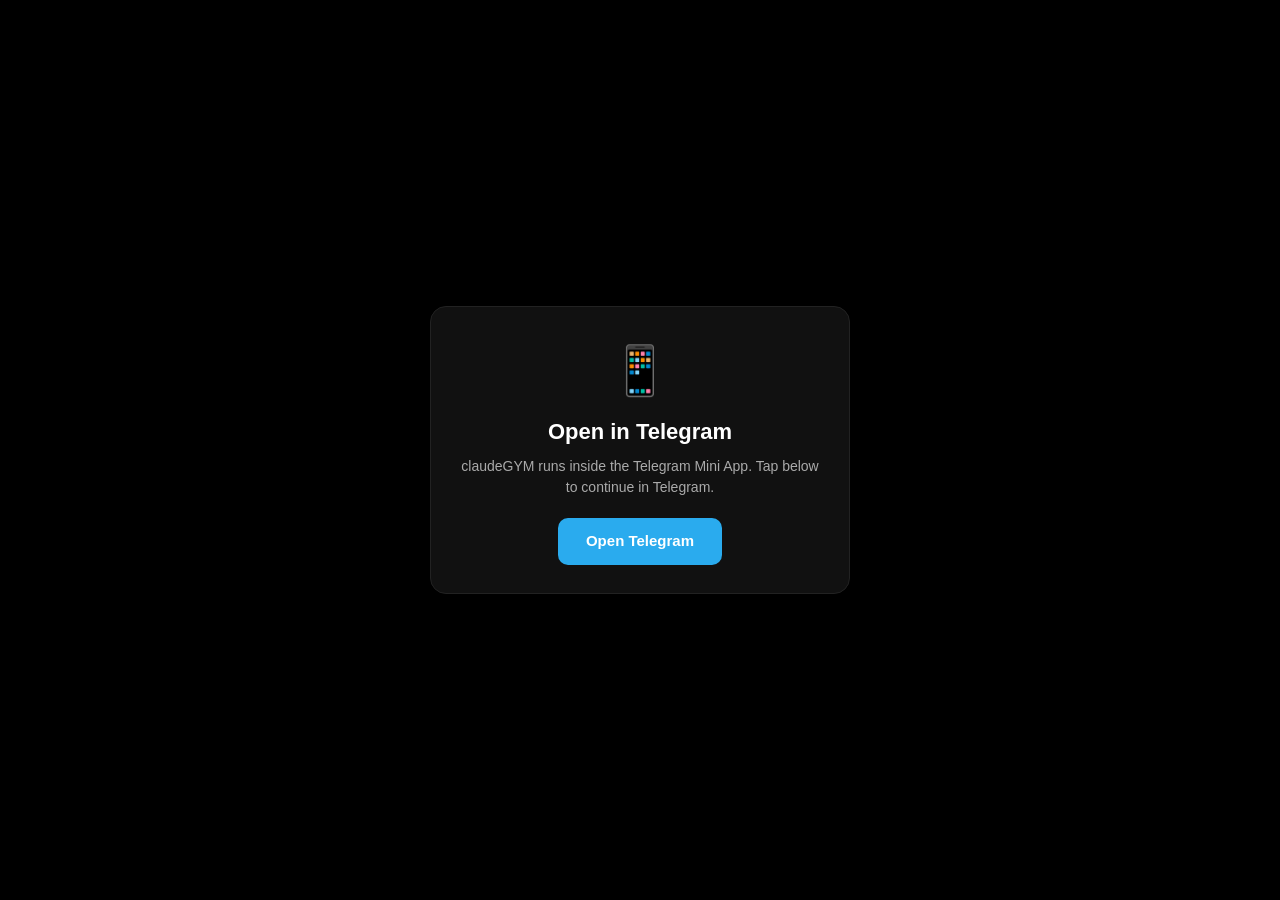
==== frontend/index.html @ d3204008 "Add bio age, PubMed citations, cycle tracking, Apple Watch sync, move competitions to Progress - Bio" ====
<!DOCTYPE html>
<html lang="en">
<head>
<meta charset="UTF-8">
<meta name="viewport" content="width=device-width, initial-scale=1.0, maximum-scale=1.0, user-scalable=no">
<title>claudeGYM</title>
<script src="https://telegram.org/js/telegram-web-app.js"></script>
<link rel="preconnect" href="https://fonts.googleapis.com">
<link rel="preconnect" href="https://fonts.gstatic.com" crossorigin>
<link rel="stylesheet" href="css/app.css?v=10">
</head>
<body>

<!-- BOTTOM TAB NAV (M11) — primary navigation on mobile -->
<nav id="bottomTabs" class="bottom-tabs">
  <button class="bottom-tab" data-page="today" onclick="switchPage('today')">
    <span class="bt-icon"><svg width="22" height="22" viewBox="0 0 24 24" fill="none" stroke="currentColor" stroke-width="1.8" stroke-linecap="round" stroke-linejoin="round"><rect x="3" y="4" width="18" height="18" rx="2" ry="2"/><line x1="16" y1="2" x2="16" y2="6"/><line x1="8" y1="2" x2="8" y2="6"/><line x1="3" y1="10" x2="21" y2="10"/></svg></span>
    <span class="bt-label">Today</span>
  </button>
  <button class="bottom-tab" data-page="assistant" onclick="switchPage('assistant')">
    <span class="bt-icon"><svg width="22" height="22" viewBox="0 0 24 24" fill="none" stroke="currentColor" stroke-width="1.8" stroke-linecap="round" stroke-linejoin="round"><path d="M12 2a8 8 0 0 1 8 8c0 5-8 13-8 13S4 15 4 10a8 8 0 0 1 8-8z"/><circle cx="12" cy="10" r="3"/></svg></span>
    <span class="bt-label">Plan</span>
  </button>
  <button class="bottom-tab" data-page="nutrition" onclick="switchPage('nutrition')">
    <span class="bt-icon"><svg width="22" height="22" viewBox="0 0 24 24" fill="none" stroke="currentColor" stroke-width="1.8" stroke-linecap="round" stroke-linejoin="round"><path d="M18 8h1a4 4 0 0 1 0 8h-1"/><path d="M2 8h16v9a4 4 0 0 1-4 4H6a4 4 0 0 1-4-4V8z"/><line x1="6" y1="1" x2="6" y2="4"/><line x1="10" y1="1" x2="10" y2="4"/><line x1="14" y1="1" x2="14" y2="4"/></svg></span>
    <span class="bt-label">Eat</span>
  </button>
  <button class="bottom-tab" data-page="progress" onclick="switchPage('progress')">
    <span class="bt-icon"><svg width="22" height="22" viewBox="0 0 24 24" fill="none" stroke="currentColor" stroke-width="1.8" stroke-linecap="round" stroke-linejoin="round"><line x1="18" y1="20" x2="18" y2="10"/><line x1="12" y1="20" x2="12" y2="4"/><line x1="6" y1="20" x2="6" y2="14"/></svg></span>
    <span class="bt-label">Progress</span>
  </button>
  <button class="bottom-tab" data-page="settings" onclick="switchPage('settings')">
    <span class="bt-icon"><svg width="22" height="22" viewBox="0 0 24 24" fill="none" stroke="currentColor" stroke-width="1.8" stroke-linecap="round" stroke-linejoin="round"><path d="M20 21v-2a4 4 0 0 0-4-4H8a4 4 0 0 0-4 4v2"/><circle cx="12" cy="7" r="4"/></svg></span>
    <span class="bt-label">You</span>
  </button>
</nav>

<!-- TELEGRAM GATE — shown when opened outside Telegram (and not on localhost) -->
<div id="tgGate" hidden>
  <div class="tg-gate-card">
    <div class="tg-gate-icon">📱</div>
    <h1 class="tg-gate-title">Open in Telegram</h1>
    <p class="tg-gate-body">
      claudeGYM runs inside the Telegram Mini App.
      Tap below to continue in Telegram.
    </p>
    <a id="tgGateLink" class="tg-gate-btn" href="https://t.me/" target="_blank" rel="noopener">Open Telegram</a>
  </div>
</div>

<!-- HEADER -->
<div class="app-header">
  <div class="header-top">
    <button class="hamburger-btn" id="hamburgerBtn" onclick="toggleMenu()">
      <span></span><span></span><span></span>
    </button>
    <div class="header-title">claudeGYM</div>
    <div class="header-user">
      <div class="user-avatar" id="userAvatar" style="background:#007AFF">?</div>
      <div class="user-info" onclick="showTierSheet()" style="cursor:pointer">
        <div class="user-name" id="userName">Loading...</div>
        <div class="user-tier" id="userTier">Bronze</div>
      </div>
    </div>
  </div>
</div>

<!-- SIDE MENU -->
<div class="menu-overlay" id="menuOverlay" onclick="closeMenu()"></div>
<nav class="side-menu" id="sideMenu">

  <div class="menu-brand">
    <div class="menu-brand-name">claudeGYM</div>
    <div class="menu-brand-sub">Your daily coach</div>
  </div>

  <div class="menu-section-title">Navigation</div>
  <button class="menu-item active" data-page="today" onclick="menuNavigate('today')">
    <span class="menu-item-icon"><svg width="16" height="16" viewBox="0 0 24 24" fill="none" stroke="currentColor" stroke-width="1.5" stroke-linecap="round" stroke-linejoin="round"><circle cx="12" cy="12" r="10"></circle><polyline points="12 6 12 12 16 14"></polyline></svg></span>
    <span class="menu-item-label">Today</span>
  </button>
  <button class="menu-item" data-page="assistant" onclick="menuNavigate('assistant')">
    <span class="menu-item-icon"><svg width="16" height="16" viewBox="0 0 24 24" fill="none" stroke="currentColor" stroke-width="1.5" stroke-linecap="round" stroke-linejoin="round"><path d="M21 11.5a8.38 8.38 0 0 1-.9 3.8 8.5 8.5 0 1 1-7.6-13.6 8.5 8.5 0 0 1 7.6 13.6L17.5 22l-4.7-2.1"></path></svg></span>
    <span class="menu-item-label">Plan</span>
  </button>
  <button class="menu-item" data-page="nutrition" onclick="menuNavigate('nutrition')">
    <span class="menu-item-icon"><svg width="16" height="16" viewBox="0 0 24 24" fill="none" stroke="currentColor" stroke-width="1.5" stroke-linecap="round" stroke-linejoin="round"><path d="M12 2L2 7l10 5 10-5-10-5z"></path><path d="M2 17l10 5 10-5"></path><path d="M2 12l10 5 10-5"></path></svg></span>
    <span class="menu-item-label">Eat</span>
  </button>
  <button class="menu-item" data-page="progress" onclick="menuNavigate('progress')">
    <span class="menu-item-icon"><svg width="16" height="16" viewBox="0 0 24 24" fill="none" stroke="currentColor" stroke-width="1.5" stroke-linecap="round" stroke-linejoin="round"><path d="M21.21 15.89A10 10 0 1 1 8 2.83"></path><path d="M22 12A10 10 0 0 0 12 2v10z"></path></svg></span>
    <span class="menu-item-label">Progress</span>
  </button>
  <button class="menu-item" data-page="settings" onclick="menuNavigate('settings')">
    <span class="menu-item-icon"><svg width="16" height="16" viewBox="0 0 24 24" fill="none" stroke="currentColor" stroke-width="1.5" stroke-linecap="round" stroke-linejoin="round"><circle cx="12" cy="12" r="3"></circle><path d="M19.4 15a1.65 1.65 0 0 0 .33 1.82l.06.06a2 2 0 1 1-2.83 2.83l-.06-.06A1.65 1.65 0 0 0 15 19.4a1.65 1.65 0 0 0-1 1.51V21a2 2 0 0 1-4 0v-.09a1.65 1.65 0 0 0-1-1.51 1.65 1.65 0 0 0-1.82.33l-.06.06a2 2 0 1 1-2.83-2.83l.06-.06A1.65 1.65 0 0 0 4.6 15 1.65 1.65 0 0 0 3.09 14H3a2 2 0 0 1 0-4h.09A1.65 1.65 0 0 0 4.6 9a1.65 1.65 0 0 0-.33-1.82l-.06-.06a2 2 0 1 1 2.83-2.83l.06.06A1.65 1.65 0 0 0 9 4.6 1.65 1.65 0 0 0 10 3.09V3a2 2 0 0 1 4 0v.09a1.65 1.65 0 0 0 1 1.51 1.65 1.65 0 0 0 1.82-.33l.06-.06a2 2 0 1 1 2.83 2.83l-.06.06a1.65 1.65 0 0 0-.33 1.82V9a1.65 1.65 0 0 0 1.51 1H21a2 2 0 0 1 0 4h-.09a1.65 1.65 0 0 0-1.51 1z"></path></svg></span>
    <span class="menu-item-label">You</span>
  </button>

  <div class="menu-section-title">More</div>
  <button class="menu-item" data-page="coach" onclick="menuNavigate('coach')">
    <span class="menu-item-icon"><svg width="16" height="16" viewBox="0 0 24 24" fill="none" stroke="currentColor" stroke-width="1.5" stroke-linecap="round" stroke-linejoin="round"><path d="M21 15a2 2 0 0 1-2 2H7l-4 4V5a2 2 0 0 1 2-2h14a2 2 0 0 1 2 2z"></path></svg></span>
    <span class="menu-item-label">Coach</span>
  </button>
  <button class="menu-item" onclick="if(typeof FeedbackModule!=='undefined'){closeMenu();FeedbackModule.open(document.querySelector('.page.active')?.id||'app');}">
    <span class="menu-item-icon"><svg width="16" height="16" viewBox="0 0 24 24" fill="none" stroke="currentColor" stroke-width="1.5" stroke-linecap="round" stroke-linejoin="round"><path d="M21 15a2 2 0 0 1-2 2H7l-4 4V5a2 2 0 0 1 2-2h14a2 2 0 0 1 2 2z"></path></svg></span>
    <span class="menu-item-label">Send feedback</span>
  </button>

  <div class="menu-footer">
    <div class="menu-footer-avatar" id="menuAvatar" style="background:var(--blue)">?</div>
    <div class="menu-footer-info">
      <div class="menu-footer-name" id="menuUserName">User</div>
      <div class="menu-footer-tier" id="menuUserTier">Bronze · Lvl 1</div>
    </div>
  </div>
</nav>

<!-- PAGE: TODAY -->
<div id="pageToday" class="page active">
  <div class="main-content">
    <div class="day-scroller" id="dayScroller"></div>
    <!-- Activity Rings -->
    <div class="rings-card">
      <div class="rings-container">
        <canvas class="ring-outer" id="ringHealth"></canvas>
        <canvas class="ring-mid" id="ringFitness"></canvas>
        <canvas class="ring-inner" id="ringSleep"></canvas>
        <canvas class="ring-core" id="ringFace"></canvas>
      </div>
      <div class="rings-legend">
        <div class="ring-legend-item">
          <div class="ring-dot" style="background:var(--green)"></div>
          <div class="ring-legend-info">
            <div class="ring-legend-label">Health</div>
            <div class="ring-legend-value" id="ringHealthPct">0%</div>
          </div>
        </div>
        <div class="ring-legend-item">
          <div class="ring-dot" style="background:var(--blue)"></div>
          <div class="ring-legend-info">
            <div class="ring-legend-label">Fitness</div>
            <div class="ring-legend-value" id="ringFitnessPct">0%</div>
          </div>
        </div>
        <div class="ring-legend-item">
          <div class="ring-dot" style="background:var(--purple)"></div>
          <div class="ring-legend-info">
            <div class="ring-legend-label">Sleep</div>
            <div class="ring-legend-value" id="ringSleepPct">0%</div>
          </div>
        </div>
        <div class="ring-legend-item">
          <div class="ring-dot" style="background:var(--orange)"></div>
          <div class="ring-legend-info">
            <div class="ring-legend-label">Face</div>
            <div class="ring-legend-value" id="ringFacePct">0%</div>
          </div>
        </div>
      </div>
    </div>

    <!-- Stats -->
    <div class="stats-grid">
      <div class="stat-card">
        <div class="stat-value" id="statDone" style="color:var(--green)">0</div>
        <div class="stat-label">Done</div>
      </div>
      <div class="stat-card">
        <div class="stat-value" id="statLeft">0</div>
        <div class="stat-label">Left</div>
      </div>
      <div class="stat-card">
        <div class="stat-value" id="statStreak">0</div>
        <div class="stat-label">Streak</div>
      </div>
    </div>

    <!-- Health Tracker -->
    <div class="card health-tracker-card" id="healthTracker">
      <div class="health-tracker-header" onclick="toggleHealthTracker()">
        <span class="section-title" style="margin:0">Daily Health</span>
        <span class="health-tracker-toggle" id="healthToggleIcon">&#9662;</span>
      </div>
      <div class="health-tracker-body" id="healthTrackerBody">
        <div class="health-grid">
          <div class="health-item" onclick="incrementWater()">
            <div class="health-icon"><svg width="24" height="24" viewBox="0 0 24 24" fill="none" stroke="var(--blue)" stroke-width="2" stroke-linecap="round" stroke-linejoin="round"><path d="M12 22a7 7 0 0 0 7-7c0-2-1-3.9-3-5.5s-3.5-4-4-6.5c-.5 2.5-2 4.9-4 6.5C6 11.1 5 13 5 15a7 7 0 0 0 7 7z"></path></svg></div>
            <div class="health-value" id="healthWater">0/8</div>
            <div class="health-label">Water</div>
            <div class="health-bar-track"><div class="health-bar-fill" id="waterBar" style="width:0%;background:var(--blue)"></div></div>
          </div>
          <div class="health-item" onclick="promptSleep()">
            <div class="health-icon"><svg width="24" height="24" viewBox="0 0 24 24" fill="none" stroke="var(--purple)" stroke-width="2" stroke-linecap="round" stroke-linejoin="round"><path d="M21 12.79A9 9 0 1 1 11.21 3 7 7 0 0 0 21 12.79z"></path></svg></div>
            <div class="health-value" id="healthSleep">--</div>
            <div class="health-label">Sleep <span id="sleepScoreBadge" style="display:none;font-size:9px;background:var(--purple);color:#fff;border-radius:4px;padding:1px 4px;margin-left:2px;vertical-align:middle"></span></div>
            <div class="health-bar-track"><div class="health-bar-fill" id="sleepBar" style="width:0%;background:var(--purple)"></div></div>
          </div>
          <div class="health-item" onclick="promptSteps()">
            <div class="health-icon"><svg width="24" height="24" viewBox="0 0 24 24" fill="none" stroke="var(--green)" stroke-width="2" stroke-linecap="round" stroke-linejoin="round"><path d="M4 18v3h3v-3H4z"></path><path d="M17 18v3h3v-3h-3z"></path><path d="M12 2v20"></path><path d="M2 12h20"></path></svg></div>
            <div class="health-value" id="healthSteps">--</div>
            <div class="health-label">Steps</div>
            <div class="health-bar-track"><div class="health-bar-fill" id="stepsBar" style="width:0%;background:var(--green)"></div></div>
          </div>
          <div class="health-item mood-swipe-area" id="moodSwipeArea">
            <div class="mood-emoji" id="moodEmoji">&#128528;</div>
            <div class="health-label">Mood</div>
            <div class="mood-hint">swipe ↕</div>
          </div>
        </div>
      </div>
    </div>

    <!-- Readiness Score Card -->
    <div id="readinessCard" style="display:none" class="card">
      <div style="display:flex;align-items:center;justify-content:space-between">
        <span class="section-title" style="margin:0;font-size:13px">Recovery Readiness</span>
        <div id="readinessBadge" style="font-size:22px;font-weight:700;letter-spacing:-0.5px">--</div>
      </div>
      <div id="readinessBar" style="margin-top:6px;height:5px;border-radius:3px;background:var(--surface-2);overflow:hidden">
        <div id="readinessBarFill" style="height:100%;width:0%;border-radius:3px;transition:width 0.8s ease;background:var(--green)"></div>
      </div>
      <div id="readinessComponents" style="display:flex;gap:8px;margin-top:8px;flex-wrap:wrap"></div>
    </div>

    <!-- Burn Summary Card (wearable + exercise) -->
    <div id="burnSummaryCard"></div>

    <!-- Day Tasks -->
    <div id="dayContent"></div>
  </div>
</div>

<!-- PAGE: NUTRITION -->
<div id="pageNutrition" class="page">
  <div class="main-content">
    <!-- Daily summary rings -->
    <div class="card" id="nutritionSummaryCard">
      <div style="display:flex;justify-content:space-between;align-items:center;margin-bottom:12px">
        <div class="section-title" style="margin:0">Today's Nutrition</div>
        <div style="display:flex;gap:6px">
          <button class="btn-small" onclick="openFoodPhotoCapture()" title="Identify food from photo" style="padding:5px 8px">📷</button>
          <button class="btn-small" onclick="openFoodSearch()">+ Add Food</button>
        </div>
      </div>
      <!-- Hidden file input for food photo -->
      <input type="file" id="foodPhotoInput" accept="image/*" capture="environment" style="display:none" onchange="handleFoodPhotoChange(this)">
      <div class="nutrition-rings" id="nutritionRings">
        <div class="nutrition-ring-item">
          <div class="nutrition-ring-value" id="nutCalVal">0</div>
          <div class="nutrition-ring-label">Calories</div>
          <div class="nutrition-ring-target" id="nutCalTarget">/ 2200</div>
        </div>
        <div class="nutrition-ring-item">
          <div class="nutrition-ring-value" style="color:var(--blue)" id="nutProVal">0g</div>
          <div class="nutrition-ring-label">Protein</div>
          <div class="nutrition-ring-target" id="nutProTarget">/ 150g</div>
        </div>
        <div class="nutrition-ring-item">
          <div class="nutrition-ring-value" style="color:var(--orange)" id="nutCarbVal">0g</div>
          <div class="nutrition-ring-label">Carbs</div>
          <div class="nutrition-ring-target" id="nutCarbTarget">/ 250g</div>
        </div>
        <div class="nutrition-ring-item">
          <div class="nutrition-ring-value" style="color:var(--pink)" id="nutFatVal">0g</div>
          <div class="nutrition-ring-label">Fat</div>
          <div class="nutrition-ring-target" id="nutFatTarget">/ 70g</div>
        </div>
      </div>
      <!-- Macro progress bars -->
      <div class="macro-bars" id="macroBars">
        <div class="macro-bar-row">
          <span class="macro-bar-label">Calories</span>
          <div class="macro-bar-track"><div class="macro-bar-fill" id="calBar" style="width:0%;background:var(--green)"></div></div>
          <span class="macro-bar-pct" id="calPct">0%</span>
        </div>
        <div class="macro-bar-row">
          <span class="macro-bar-label">Protein</span>
          <div class="macro-bar-track"><div class="macro-bar-fill" id="proBar" style="width:0%;background:var(--blue)"></div></div>
          <span class="macro-bar-pct" id="proPct">0%</span>
        </div>
        <div class="macro-bar-row">
          <span class="macro-bar-label">Carbs</span>
          <div class="macro-bar-track"><div class="macro-bar-fill" id="carbBar" style="width:0%;background:var(--orange)"></div></div>
          <span class="macro-bar-pct" id="carbPct">0%</span>
        </div>
        <div class="macro-bar-row">
          <span class="macro-bar-label">Fat</span>
          <div class="macro-bar-track"><div class="macro-bar-fill" id="fatBar" style="width:0%;background:var(--pink)"></div></div>
          <span class="macro-bar-pct" id="fatPct">0%</span>
        </div>
      </div>
    </div>

    <!-- Meal sections -->
    <div id="nutritionMeals">
      <div class="card meal-section" id="mealBreakfast">
        <div class="meal-header" onclick="toggleMealSection('breakfast')">
          <span class="meal-icon">☀️</span>
          <span class="meal-name">Breakfast</span>
          <span class="meal-cal" id="breakfastCal">0 kcal</span>
        </div>
        <div class="meal-items" id="breakfastItems"></div>
        <button class="meal-add-btn" onclick="openFoodSearch('breakfast')">+ Add food</button>
      </div>
      <div class="card meal-section" id="mealLunch">
        <div class="meal-header" onclick="toggleMealSection('lunch')">
          <span class="meal-icon">🌤️</span>
          <span class="meal-name">Lunch</span>
          <span class="meal-cal" id="lunchCal">0 kcal</span>
        </div>
        <div class="meal-items" id="lunchItems"></div>
        <button class="meal-add-btn" onclick="openFoodSearch('lunch')">+ Add food</button>
      </div>
      <div class="card meal-section" id="mealDinner">
        <div class="meal-header" onclick="toggleMealSection('dinner')">
          <span class="meal-icon">🌙</span>
          <span class="meal-name">Dinner</span>
          <span class="meal-cal" id="dinnerCal">0 kcal</span>
        </div>
        <div class="meal-items" id="dinnerItems"></div>
        <button class="meal-add-btn" onclick="openFoodSearch('dinner')">+ Add food</button>
      </div>
      <div class="card meal-section" id="mealSnack">
        <div class="meal-header" onclick="toggleMealSection('snack')">
          <span class="meal-icon">🍎</span>
          <span class="meal-name">Snacks</span>
          <span class="meal-cal" id="snackCal">0 kcal</span>
        </div>
        <div class="meal-items" id="snackItems"></div>
        <button class="meal-add-btn" onclick="openFoodSearch('snack')">+ Add food</button>
      </div>
      <!-- Supplement Tracker -->
      <div class="card supplement-card" id="supplementSection">
        <div class="supplement-header" onclick="toggleSuppSection()">
          <span class="section-title" style="margin:0">Supplements</span>
          <div style="display:flex;gap:8px;align-items:center">
            <span class="supp-taken-count" id="suppTakenCount">0/7</span>
            <span id="suppToggleIcon">&#9662;</span>
          </div>
        </div>
        <div id="supplementBody" style="display:none">
          <div class="supplement-grid" id="supplementGrid">Loading...</div>
        </div>
      </div>

      <!-- L14 — these are killer features; treat them as primary actions, not footnotes. -->
      <div class="nutrition-feature-grid">
        <button class="feature-card" onclick="openCookedDishModal()">
          <div class="feature-icon">🍳</div>
          <div class="feature-title">Cooked Dish</div>
          <div class="feature-sub">Auto-adjusts for frying, baking, boiling</div>
        </button>
        <button class="feature-card" onclick="openMealSuggestions()">
          <div class="feature-icon">🥗</div>
          <div class="feature-title">Meal Suggestions</div>
          <div class="feature-sub">Budget meals to hit your targets</div>
        </button>
      </div>
    </div>
  </div>
</div>
<div class="food-search-overlay" id="foodSearchOverlay" style="display:none">
  <div class="food-search-panel">
    <div class="food-search-header">
      <input type="text" class="food-search-input" id="foodSearchInput" placeholder="Search food..." oninput="debounceFoodSearch()">
      <button class="food-search-close" onclick="closeFoodSearch()">Cancel</button>
    </div>
    <div style="padding:0 12px 8px">
      <button class="btn" style="width:100%;padding:10px;background:var(--bg-tertiary);color:var(--blue);border:1px dashed var(--blue);font-size:13px" onclick="toggleCustomFoodForm()">+ Add Custom Food</button>
    </div>
    <div id="customFoodForm" style="display:none;padding:0 12px 12px">
      <div class="gate-section"><div class="gate-label">Food name</div><input class="gate-input" id="cfName" placeholder="e.g. Homemade plov"></div>
      <div style="display:grid;grid-template-columns:1fr 1fr;gap:8px">
        <div class="gate-section"><div class="gate-label">Calories /100g</div><input class="gate-input" id="cfCal" type="number" placeholder="250"></div>
        <div class="gate-section"><div class="gate-label">Protein /100g</div><input class="gate-input" id="cfPro" type="number" placeholder="12"></div>
        <div class="gate-section"><div class="gate-label">Carbs /100g</div><input class="gate-input" id="cfCarb" type="number" placeholder="30"></div>
        <div class="gate-section"><div class="gate-label">Fat /100g</div><input class="gate-input" id="cfFat" type="number" placeholder="8"></div>
      </div>
      <button class="btn btn-green" style="width:100%;margin-top:8px" onclick="submitCustomFood()">Save Custom Food</button>
    </div>
    <div class="food-search-results" id="foodSearchResults">
      <div class="food-search-empty">Search for a food to log</div>
    </div>
  </div>
</div>

<!-- LOG FOOD MODAL -->
<div class="food-log-overlay" id="foodLogOverlay" style="display:none">
  <div class="food-log-panel">
    <div class="food-log-header">
      <span class="food-log-title" id="foodLogTitle">Log Food</span>
      <button class="food-search-close" onclick="closeFoodLog()">Cancel</button>
    </div>
    <div class="food-log-body">
      <div class="food-log-nutrients" id="foodLogNutrients"></div>
      <div class="gate-section">
        <div class="gate-label">Amount (grams)</div>
        <input class="gate-input" type="number" id="foodLogGrams" value="100" oninput="updateFoodLogPreview()">
      </div>
      <div class="gate-section">
        <div class="gate-label">Meal</div>
        <div class="gate-chips" id="foodLogMeal">
          <button class="gate-chip active" data-val="breakfast" onclick="selectSingle(this)">Breakfast</button>
          <button class="gate-chip" data-val="lunch" onclick="selectSingle(this)">Lunch</button>
          <button class="gate-chip" data-val="dinner" onclick="selectSingle(this)">Dinner</button>
          <button class="gate-chip" data-val="snack" onclick="selectSingle(this)">Snack</button>
        </div>
      </div>
      <button class="btn btn-green" onclick="submitFoodLog()">Log Food</button>
    </div>
  </div>
</div>

<!-- PAGE: COMPETE -->
<!-- PAGE: PROGRESS -->
<div id="pageProgress" class="page">
  <div class="main-content">
    <!-- Contribution Calendar -->
    <div class="calendar-card" id="calendarCard">
      <div class="calendar-header">
        <div class="calendar-title">Activity Calendar</div>
        <div class="calendar-summary" id="calendarSummary"></div>
      </div>
      <div style="display:flex">
        <div class="calendar-day-labels">
          <div class="calendar-day-label"></div>
          <div class="calendar-day-label">M</div>
          <div class="calendar-day-label"></div>
          <div class="calendar-day-label">W</div>
          <div class="calendar-day-label"></div>
          <div class="calendar-day-label">F</div>
          <div class="calendar-day-label"></div>
        </div>
        <div class="calendar-grid" id="calendarGrid"></div>
      </div>
      <div class="calendar-legend">
        <span>Less</span>
        <div class="calendar-legend-cell" style="background:var(--bg-tertiary)"></div>
        <div class="calendar-legend-cell" style="background:#0e4429"></div>
        <div class="calendar-legend-cell" style="background:#006d32"></div>
        <div class="calendar-legend-cell" style="background:#26a641"></div>
        <div class="calendar-legend-cell" style="background:#39d353"></div>
        <span>More</span>
      </div>
      <div class="calendar-stats">
        <div class="calendar-stat">
          <div class="calendar-stat-value" id="calStatActive">0</div>
          <div class="calendar-stat-label">Active Days</div>
        </div>
        <div class="calendar-stat">
          <div class="calendar-stat-value" id="calStatPerfect">0</div>
          <div class="calendar-stat-label">Perfect Days</div>
        </div>
        <div class="calendar-stat">
          <div class="calendar-stat-value" id="calStatPct">0%</div>
          <div class="calendar-stat-label">Overall</div>
        </div>
      </div>
    </div>

    <!-- Body Heatmap -->
    <div class="heatmap-card">
      <div class="heatmap-title">Muscle Activity This Week</div>
      <div class="heatmap-views">
        <div class="heatmap-svg-wrap" id="heatmapFront"></div>
        <div class="heatmap-svg-wrap" id="heatmapBack"></div>
      </div>
      <div class="heatmap-legend">
        <div class="heatmap-legend-item"><div class="heatmap-legend-dot" style="background:#2C2C2E"></div>None</div>
        <div class="heatmap-legend-item"><div class="heatmap-legend-dot" style="background:#1B3A1B"></div>Light</div>
        <div class="heatmap-legend-item"><div class="heatmap-legend-dot" style="background:#2D6A2D"></div>Moderate</div>
        <div class="heatmap-legend-item"><div class="heatmap-legend-dot" style="background:#34C759"></div>Heavy</div>
        <div class="heatmap-legend-item"><div class="heatmap-legend-dot" style="background:#30D158"></div>Max</div>
      </div>
    </div>

    <!-- Badge Gallery -->
    <div class="section-header">
      <div class="section-title">Badges</div>
      <div class="section-line"></div>
    </div>
    <div class="badge-counter" id="badgeCounter">0/0 unlocked</div>
    <div class="badge-filters" id="badgeFilters">
      <button class="badge-filter active" onclick="filterBadges('all', this)">All</button>
      <button class="badge-filter" onclick="filterBadges('streak', this)">Streak</button>
      <button class="badge-filter" onclick="filterBadges('completion', this)">Tasks</button>
      <button class="badge-filter" onclick="filterBadges('nutrition', this)">Nutrition</button>
      <button class="badge-filter" onclick="filterBadges('strength', this)">Strength</button>
      <button class="badge-filter" onclick="filterBadges('level', this)">Level</button>
    </div>
    <div class="badge-grid" id="badgeGrid"></div>

    <!-- Achievements -->
    <div class="section-header" style="margin-top:16px">
      <div class="section-title">Achievements</div>
      <div class="section-line"></div>
    </div>
    <div id="achievementsList"></div>

    <!-- Habits -->
    <div class="section-header" style="margin-top:8px">
      <div class="section-title">Hub Trackers</div>
      <div class="section-line"></div>
    </div>
    <div class="section-subtitle">Custom habits — track anything you're quitting or building.</div>
    <div id="habitsList"></div>
    <button class="btn btn-outline" style="margin-top:8px" onclick="showAddHabit()">Add Tracker</button>
  </div>
</div>

<!-- PAGE: AI ASSISTANT -->
<div id="pageAssistant" class="page">
  <div class="main-content">

    <!-- Weekly Status Card -->
    <div class="action-card">
      <div class="action-card-icon" style="background:rgba(0,122,255,0.15);color:var(--blue)"><svg width="18" height="18" viewBox="0 0 24 24" fill="none" stroke="currentColor" stroke-width="2" stroke-linecap="round" stroke-linejoin="round"><rect x="3" y="4" width="18" height="18" rx="2"/><line x1="16" y1="2" x2="16" y2="6"/><line x1="8" y1="2" x2="8" y2="6"/><line x1="3" y1="10" x2="21" y2="10"/></svg></div>
      <div class="action-card-content">
        <div class="action-card-title">Weekly Plan Status</div>
        <div class="action-card-sub" id="assistWeekStatus">Loading...</div>
      </div>
    </div>
    <div class="assist-status-grid" id="assistStatusGrid">
      <div class="assist-stat">
        <div class="assist-stat-val" id="assistCompletion">--%</div>
        <div class="assist-stat-label">Completed</div>
      </div>
      <div class="assist-stat">
        <div class="assist-stat-val" id="assistStreak">0</div>
        <div class="assist-stat-label">Day streak</div>
      </div>
      <div class="assist-stat">
        <div class="assist-stat-val" id="assistDaysLeft">--</div>
        <div class="assist-stat-label">Days left</div>
      </div>
    </div>

    <!-- Photo Analysis Card -->
    <div class="action-card" style="margin-top:16px">
      <div class="action-card-icon" style="background:rgba(175,82,222,0.15);color:var(--purple)"><svg width="18" height="18" viewBox="0 0 24 24" fill="none" stroke="currentColor" stroke-width="2" stroke-linecap="round" stroke-linejoin="round"><path d="M23 19a2 2 0 0 1-2 2H3a2 2 0 0 1-2-2V8a2 2 0 0 1 2-2h4l2-3h6l2 3h4a2 2 0 0 1 2 2z"/><circle cx="12" cy="13" r="4"/></svg></div>
      <div class="action-card-content">
        <div class="action-card-title">Photo Analysis</div>
        <div class="action-card-sub">Upload photos for AI body, posture & face analysis. Photos are processed in-memory and never stored.</div>
      </div>
    </div>
    <div class="photo-hint">Stand 2 m away, full body, neutral pose. Face: natural light, no filter, head-on.</div>
    <div class="photo-grid" style="margin-top:8px">
      <div class="photo-slot" id="slotFront" onclick="uploadPhoto('body_front')">
        <div class="photo-slot-icon"><svg width="24" height="24" viewBox="0 0 24 24" fill="none" stroke="currentColor" stroke-width="1.5" stroke-linecap="round" stroke-linejoin="round"><path d="M23 19a2 2 0 0 1-2 2H3a2 2 0 0 1-2-2V8a2 2 0 0 1 2-2h4l2-3h6l2 3h4a2 2 0 0 1 2 2z"/><circle cx="12" cy="13" r="4"/></svg></div>
        <div class="photo-slot-label">Front</div>
      </div>
      <div class="photo-slot" id="slotSide" onclick="uploadPhoto('body_side')">
        <div class="photo-slot-icon"><svg width="24" height="24" viewBox="0 0 24 24" fill="none" stroke="currentColor" stroke-width="1.5" stroke-linecap="round" stroke-linejoin="round"><path d="M23 19a2 2 0 0 1-2 2H3a2 2 0 0 1-2-2V8a2 2 0 0 1 2-2h4l2-3h6l2 3h4a2 2 0 0 1 2 2z"/><circle cx="12" cy="13" r="4"/></svg></div>
        <div class="photo-slot-label">Side</div>
      </div>
      <div class="photo-slot" id="slotBack" onclick="uploadPhoto('body_back')">
        <div class="photo-slot-icon"><svg width="24" height="24" viewBox="0 0 24 24" fill="none" stroke="currentColor" stroke-width="1.5" stroke-linecap="round" stroke-linejoin="round"><path d="M23 19a2 2 0 0 1-2 2H3a2 2 0 0 1-2-2V8a2 2 0 0 1 2-2h4l2-3h6l2 3h4a2 2 0 0 1 2 2z"/><circle cx="12" cy="13" r="4"/></svg></div>
        <div class="photo-slot-label">Back</div>
      </div>
      <div class="photo-slot" id="slotFace" onclick="uploadPhoto('face')">
        <div class="photo-slot-icon"><svg width="24" height="24" viewBox="0 0 24 24" fill="none" stroke="currentColor" stroke-width="1.5" stroke-linecap="round" stroke-linejoin="round"><path d="M23 19a2 2 0 0 1-2 2H3a2 2 0 0 1-2-2V8a2 2 0 0 1 2-2h4l2-3h6l2 3h4a2 2 0 0 1 2 2z"/><circle cx="12" cy="13" r="4"/></svg></div>
        <div class="photo-slot-label">Face</div>
      </div>
    </div>
    <button class="btn btn-outline" id="btnAnalyzePhotos" onclick="runPhotoAnalysis()" style="margin-top:10px;font-size:13px">Analyze Photos</button>

    <!-- Body Metrics Card -->
    <div class="action-card" style="margin-top:16px">
      <div class="action-card-icon" style="background:rgba(255,149,0,0.15);color:var(--orange)"><svg width="18" height="18" viewBox="0 0 24 24" fill="none" stroke="currentColor" stroke-width="2" stroke-linecap="round" stroke-linejoin="round"><path d="M22 12h-4l-3 9L9 3l-3 9H2"/></svg></div>
      <div class="action-card-content">
        <div class="action-card-title">Body Metrics</div>
        <div class="action-card-sub">Track your measurements over time</div>
      </div>
      <button class="btn btn-outline" style="width:auto;padding:6px 14px;font-size:12px;flex-shrink:0" onclick="showAddMetrics()">Update</button>
    </div>
    <div class="metrics-grid" id="metricsGrid" style="margin-top:8px">
      <div class="metric-item">
        <div class="metric-value" id="metricHeight">--</div>
        <div class="metric-label">Height</div>
        <div class="metric-unit">cm</div>
      </div>
      <div class="metric-item">
        <div class="metric-value" id="metricWeight">--</div>
        <div class="metric-label">Weight</div>
        <div class="metric-unit">kg</div>
      </div>
      <div class="metric-item">
        <div class="metric-value" id="metricBF">--</div>
        <div class="metric-label">Body Fat</div>
        <div class="metric-unit">%</div>
      </div>
      <div class="metric-item">
        <div class="metric-value" id="metricWaist">--</div>
        <div class="metric-label">Waist</div>
        <div class="metric-unit">cm</div>
      </div>
    </div>

    <!-- Regenerate Plan Card -->
    <div class="action-card" style="margin-top:16px">
      <div class="action-card-icon" style="background:rgba(52,199,89,0.15);color:var(--green)"><svg width="18" height="18" viewBox="0 0 24 24" fill="none" stroke="currentColor" stroke-width="2" stroke-linecap="round" stroke-linejoin="round"><polygon points="13 2 3 14 12 14 11 22 21 10 12 10 13 2"/></svg></div>
      <div class="action-card-content">
        <div class="action-card-title">Generate New Plan</div>
        <div class="action-card-sub">Your first plan is built from your metrics. It gets smarter every week as you train.</div>
      </div>
    </div>
    <button class="btn btn-green" id="btnGeneratePlan" onclick="generateAIPlan()" style="margin-top:8px">
      Generate Weekly Plan
    </button>

    <!-- Recommendations Card -->
    <div id="analysisResult" style="margin-top:16px"></div>

    <!-- Progress Timeline -->
    <div class="action-card" style="margin-top:16px">
      <div class="action-card-icon" style="background:rgba(0,199,190,0.15);color:var(--teal)"><svg width="18" height="18" viewBox="0 0 24 24" fill="none" stroke="currentColor" stroke-width="2" stroke-linecap="round" stroke-linejoin="round"><polyline points="23 6 13.5 15.5 8.5 10.5 1 18"/><polyline points="17 6 23 6 23 12"/></svg></div>
    <div class="action-card-content">
        <div class="action-card-title">Progress Timeline</div>
        <div class="action-card-sub">Your weekly progress at a glance</div>
      </div>
    </div>
    <div id="progressTimeline" style="margin-top:8px"></div>

    <!-- Biological Age Card -->
    <div id="bioAgeCard" class="action-card" style="margin-top:16px;display:none">
      <div class="action-card-icon" style="background:rgba(175,82,222,0.15);color:#AF52DE">
        <svg width="18" height="18" viewBox="0 0 24 24" fill="none" stroke="currentColor" stroke-width="2" stroke-linecap="round" stroke-linejoin="round"><path d="M20.84 4.61a5.5 5.5 0 0 0-7.78 0L12 5.67l-1.06-1.06a5.5 5.5 0 0 0-7.78 7.78l1.06 1.06L12 21.23l7.78-7.78 1.06-1.06a5.5 5.5 0 0 0 0-7.78z"/></svg>
      </div>
      <div class="action-card-content" style="flex:1">
        <div class="action-card-title">Biological Age</div>
        <div class="action-card-sub" id="bioAgeSub">Calculating…</div>
      </div>
      <div id="bioAgeBadge" style="font-size:22px;font-weight:700;color:#AF52DE;min-width:36px;text-align:right"></div>
    </div>

    <!-- OVR + Competitions (moved from Compete tab) -->
    <div class="ovr-card" style="margin-top:16px">
      <div class="ovr-ring">
        <canvas id="ovrCanvas" width="80" height="80"></canvas>
        <div class="ovr-number" id="ovrNumber">0</div>
      </div>
      <div class="ovr-info">
        <div class="ovr-label">Overall Rating</div>
        <div class="ovr-tier" id="ovrTier">Bronze</div>
        <div class="ovr-xp" id="ovrXp">0 XP  ·  Level 1</div>
      </div>
    </div>

    <div class="section-header" style="margin-top:16px">
      <div class="section-title">Competitions</div>
      <div class="section-line"></div>
    </div>
    <div id="competitionsList"></div>

    <div class="compete-pitch">
      <div class="compete-pitch-title">Challenge a friend 🏆</div>
      <div class="compete-pitch-body">See who transforms faster. Invite anyone with Telegram.</div>
      <button class="btn btn-primary" style="width:100%;margin-top:8px" onclick="shareCompeteInvite()">Share invite</button>
    </div>
    <div style="display:flex;gap:10px;margin:12px 0">
      <button class="btn btn-primary" style="flex:1" onclick="showCreateComp()">Create</button>
      <button class="btn btn-outline" style="flex:1" onclick="showJoinComp()">Join</button>
    </div>

    <div class="section-header">
      <div class="section-title">Leaderboard</div>
      <div class="section-line"></div>
    </div>
    <div class="lb-card" id="leaderboardList">
      <div style="padding:20px;text-align:center;color:var(--text-tertiary);font-size:13px">
        Create or join a competition to see rankings
      </div>
    </div>

    <div id="highlightsSection" style="display:none;margin-top:12px">
      <div class="section-header">
        <div class="section-title">Highlights</div>
        <div class="section-line"></div>
      </div>
      <div class="highlights-grid" id="highlightsList"></div>
    </div>

    <div class="week-chart" style="margin-top:12px">
      <div class="week-chart-title">Your Week</div>
      <div class="week-bars" id="compWeekBars"></div>
    </div>
  </div>
</div>



<!-- REGISTRATION OVERLAY — New Premium Onboarding -->
<div class="ob-overlay" id="registrationOverlay">
  <div class="ob-container" id="obContainer">

    <!-- Progress Header (hidden on splash) -->
    <div class="ob-progress-header" id="obProgressHeader" style="display:none">
      <div class="ob-progress-top">
        <button class="ob-back-btn" onclick="obBack()" aria-label="Back">
          <svg width="16" height="16" viewBox="0 0 24 24" fill="none" stroke="currentColor" stroke-width="2" stroke-linecap="round" stroke-linejoin="round"><line x1="19" y1="12" x2="5" y2="12"/><polyline points="12 19 5 12 12 5"/></svg>
        </button>
        <div class="ob-step-counter" id="obStepCounter">1/6</div>
        <div style="width:36px"></div>
      </div>
      <div class="ob-progress-bar" id="obProgressBar"></div>
    </div>

    <!-- STEP 0: SPLASH -->
    <div class="ob-step active" id="obStep0" style="padding:0">
      <div class="ob-splash" id="obSplash">
        <div class="ob-bg">
          <div class="orb orb-1" style="background:radial-gradient(circle,#3B82FF18 0%,transparent 70%)"></div>
          <div class="orb orb-2" style="background:radial-gradient(circle,#A855F714 0%,transparent 70%)"></div>
          <div class="orb orb-3" style="background:radial-gradient(circle,#00C89610 0%,transparent 70%)"></div>
          <div class="orb-glow"></div>
        </div>
        <div style="text-align:center;position:relative;z-index:1;flex:1;display:flex;flex-direction:column;align-items:center;justify-content:center;width:100%">
          <div class="ob-splash-logo" id="obSplashLogo">
            <svg style="position:absolute;inset:0" width="120" height="120" viewBox="0 0 120 120">
              <circle cx="60" cy="60" r="55" stroke="rgba(59,130,255,0.15)" stroke-width="1" fill="none" stroke-dasharray="4 6"/>
              <circle cx="60" cy="60" r="42" stroke="rgba(168,85,247,0.12)" stroke-width="1" fill="none" stroke-dasharray="2 4"/>
            </svg>
            <div class="ob-logo-center"><div class="ob-logo-box"><svg width="26" height="26" viewBox="0 0 24 24" fill="#fff" stroke="none"><polygon points="13 2 3 14 12 14 11 22 21 10 12 10 13 2"/></svg></div></div>
            <div class="orbit-dot" style="animation:ob-orbit 6s linear infinite"><div style="width:24px;height:24px;border-radius:7px;background:#3B82FF22;border:1px solid #3B82FF44;display:flex;align-items:center;justify-content:center"><svg width="12" height="12" viewBox="0 0 24 24" fill="none" stroke="#3B82FF" stroke-width="2"><path d="M6 5v14M18 5v14M6 9h12M6 15h12M3 7h3M3 17h3M18 7h3M18 17h3"/></svg></div></div>
            <div class="orbit-dot" style="animation:ob-orbit 7.5s linear infinite;animation-delay:-1.5s"><div style="width:24px;height:24px;border-radius:7px;background:#00C89622;border:1px solid #00C89644;display:flex;align-items:center;justify-content:center"><svg width="12" height="12" viewBox="0 0 24 24" fill="none" stroke="#00C896" stroke-width="1.8"><path d="M18 8h1a4 4 0 0 1 0 8h-1"/><path d="M2 8h16v9a4 4 0 0 1-4 4H6a4 4 0 0 1-4-4V8z"/></svg></div></div>
            <div class="orbit-dot" style="animation:ob-orbit 9s linear infinite;animation-delay:-3s"><div style="width:24px;height:24px;border-radius:7px;background:#F9731622;border:1px solid #F9731644;display:flex;align-items:center;justify-content:center"><svg width="12" height="12" viewBox="0 0 24 24" fill="none" stroke="#F97316" stroke-width="1.8"><circle cx="12" cy="12" r="9"/><path d="M8 14s1.5 2 4 2 4-2 4-2M9 9h.01M15 9h.01"/></svg></div></div>
            <div class="orbit-dot" style="animation:ob-orbit 10.5s linear infinite;animation-delay:-4.5s"><div style="width:24px;height:24px;border-radius:7px;background:#EAB30822;border:1px solid #EAB30844;display:flex;align-items:center;justify-content:center"><svg width="12" height="12" viewBox="0 0 24 24" fill="#EAB308" stroke="none"><polygon points="13 2 3 14 12 14 11 22 21 10 12 10 13 2"/></svg></div></div>
          </div>
          <div id="obSplashText" style="opacity:0;transform:translateY(20px);transition:all 0.6s ease 0.3s">
            <div style="font-size:11px;font-weight:700;letter-spacing:0.15em;text-transform:uppercase;color:var(--blue);margin-bottom:6px;font-family:var(--font-mono)">claudeGYM</div>
            <h1 style="font-family:var(--font-display);font-size:44px;font-weight:800;line-height:1.1;margin-bottom:16px">
              <span style="display:block;background:linear-gradient(135deg,#EEEEF8,#9090B8);-webkit-background-clip:text;-webkit-text-fill-color:transparent;padding:0 4px">HEALTH</span>
              <span style="display:block;background:linear-gradient(135deg,#EEEEF8,#6E6E9A);-webkit-background-clip:text;-webkit-text-fill-color:transparent;padding:0 4px">TRANSFORM</span>
            </h1>
            <p style="font-size:15px;color:var(--text-secondary);line-height:1.5;max-width:280px;text-align:center;margin:8px auto 0">AI-powered coaching that builds your complete transformation system</p>
          </div>
          <div style="display:flex;gap:20px;margin-top:14px;opacity:0;transition:opacity 0.6s ease 0.8s" id="obSplashStats">
            <div style="text-align:center"><div style="font-family:var(--font-display);font-size:22px;font-weight:800">200+</div><div style="font-size:11px;color:var(--text-secondary)">Exercises</div></div>
            <div style="text-align:center"><div style="font-family:var(--font-display);font-size:22px;font-weight:800">AI</div><div style="font-size:11px;color:var(--text-secondary)">Powered</div></div>
            <div style="text-align:center"><div style="font-family:var(--font-display);font-size:22px;font-weight:800">14 Day</div><div style="font-size:11px;color:var(--text-secondary)">Free Trial</div></div>
          </div>
        </div>
        <div id="obSplashCTA" style="width:100%;position:relative;z-index:1;opacity:0;transform:translateY(20px);transition:all 0.5s ease 1s;flex-shrink:0;padding-top:16px">
          <button class="ob-btn ob-btn-primary" onclick="obNext()">Start Your Transformation</button>
          <p style="text-align:center;font-size:12px;color:var(--text-tertiary);margin-top:12px">Takes 2 minutes · No credit card required</p>
        </div>
      </div>
    </div>

    <!-- Steps 1-6 rendered dynamically by auth.js -->
    <div class="ob-step" id="obStep1"></div>
    <div class="ob-step" id="obStep2"></div>
    <div class="ob-step" id="obStep3"></div>
    <div class="ob-step" id="obStep4"></div>
    <div class="ob-step" id="obStep5"></div>
    <div class="ob-step" id="obStep6"></div>
  </div>
</div>

<!-- TRUTH CONFIRMATION OVERLAY -->
<div class="ob-overlay" id="truthOverlay" style="display:none">
  <div class="ob-container">
    <div class="ob-pledge">
      <div class="ob-bg">
        <div class="orb orb-1" style="background:radial-gradient(circle,#00C89618 0%,transparent 70%)"></div>
        <div class="orb orb-2" style="background:radial-gradient(circle,#3B82FF14 0%,transparent 70%)"></div>
        <div class="orb orb-3" style="background:radial-gradient(circle,#A855F710 0%,transparent 70%)"></div>
        <div class="orb-glow"></div>
      </div>
      <div style="position:relative;z-index:1;max-width:360px">
        <div class="ob-pledge-icon">
          <svg width="36" height="36" viewBox="0 0 24 24" fill="none" stroke="var(--green)" stroke-width="1.8" stroke-linecap="round" stroke-linejoin="round"><path d="M12 22s8-4 8-10V5l-8-3-8 3v7c0 6 8 10 8 10z"/></svg>
        </div>
        <div style="font-size:11px;font-weight:700;letter-spacing:0.1em;text-transform:uppercase;color:var(--green);margin-bottom:8px;font-family:var(--font-mono)">Commitment</div>
        <h2 style="font-family:var(--font-display);font-size:36px;font-weight:800;line-height:1.1;margin-bottom:16px">The Truth<br>Pledge</h2>
        <p style="font-size:15px;color:var(--text-secondary);line-height:1.6;margin-bottom:28px">Your transformation is powered by honest data. The AI can only help as much as you're truthful with it.</p>
        <div class="ob-pledge-list" style="margin-bottom:24px">
          <div class="ob-pledge-item"><div class="ob-pledge-dot"><svg width="10" height="10" viewBox="0 0 24 24" fill="none" stroke="var(--green)" stroke-width="2.5"><polyline points="20 6 9 17 4 12"/></svg></div><p style="font-size:13px;color:var(--text-secondary);line-height:1.4">I will log my workouts honestly, even on bad days</p></div>
          <div class="ob-pledge-item"><div class="ob-pledge-dot"><svg width="10" height="10" viewBox="0 0 24 24" fill="none" stroke="var(--green)" stroke-width="2.5"><polyline points="20 6 9 17 4 12"/></svg></div><p style="font-size:13px;color:var(--text-secondary);line-height:1.4">I will track nutrition accurately, not just the good meals</p></div>
          <div class="ob-pledge-item"><div class="ob-pledge-dot"><svg width="10" height="10" viewBox="0 0 24 24" fill="none" stroke="var(--green)" stroke-width="2.5"><polyline points="20 6 9 17 4 12"/></svg></div><p style="font-size:13px;color:var(--text-secondary);line-height:1.4">I will report my actual progress, not what I wish it was</p></div>
        </div>
        <button class="ob-privacy-check" id="truthPledgeCheck" onclick="toggleTruthCheck()">
          <div class="ob-checkbox" id="truthCheckbox"></div>
          <span style="font-size:14px;font-weight:600;color:var(--text-secondary)">I commit to the truth. My progress depends on it.</span>
        </button>
        <button class="ob-btn ob-btn-success" id="truthConfirmBtn" onclick="confirmTruth()" disabled style="margin-top:16px">Begin Transformation</button>
      </div>
    </div>
  </div>
</div>

<!-- PAGE: SETTINGS -->
<!-- COACH PAGE — populated by CoachModule.open() -->
<div id="pageCoach" class="page">
  <div class="main-content">
    <div class="caption" style="color:var(--text-tertiary)">Loading coach…</div>
  </div>
</div>

<div id="pageSettings" class="page">
  <div class="main-content">
    <div class="card">
      <div class="card-title">Settings</div>
      <div style="margin-top:16px">
        <label class="input-label">Gender</label>
        <div id="settGender" class="gate-chips">
          <span class="gate-chip" data-val="male" onclick="selectSingle(this)">Male</span>
          <span class="gate-chip" data-val="female" onclick="selectSingle(this)">Female</span>
        </div>

        <label class="input-label" style="margin-top:16px">Goals</label>
        <div id="settGoals" class="gate-chips">
          <span class="gate-chip" data-val="build_muscle" onclick="toggleChip(this)">Build muscle</span>
          <span class="gate-chip" data-val="lose_fat" onclick="toggleChip(this)">Lose fat</span>
          <span class="gate-chip" data-val="face_improvement" onclick="toggleChip(this)">Face improvement</span>
          <span class="gate-chip" data-val="better_sleep" onclick="toggleChip(this)">Better sleep</span>
          <span class="gate-chip" data-val="general_health" onclick="toggleChip(this)">General health</span>
          <span class="gate-chip" data-val="posture_correction" onclick="toggleChip(this)">Posture correction</span>
        </div>

        <label class="input-label" style="margin-top:16px">Experience</label>
        <div id="settExperience" class="gate-chips">
          <span class="gate-chip" data-val="beginner" onclick="selectSingle(this)">Beginner</span>
          <span class="gate-chip" data-val="intermediate" onclick="selectSingle(this)">Intermediate</span>
          <span class="gate-chip" data-val="advanced" onclick="selectSingle(this)">Advanced</span>
        </div>

        <label class="input-label" style="margin-top:16px">Schedule Type</label>
        <div id="settGymScheduleType" class="gate-chips">
          <span class="gate-chip selected" data-val="specific_days" onclick="selectSingle(this); toggleSettScheduleOpts()">Specific days</span>
          <span class="gate-chip" data-val="every_n_days" onclick="selectSingle(this); toggleSettScheduleOpts()">Every N days</span>
          <span class="gate-chip" data-val="daily" onclick="selectSingle(this); toggleSettScheduleOpts()">Every day</span>
        </div>

        <div id="settSpecificWrap">
          <label class="input-label" style="margin-top:16px">Which days?</label>
          <div id="settSpecificDays" class="gate-chips">
            <span class="gate-chip selected" data-val="0" onclick="toggleChip(this)">M</span>
            <span class="gate-chip" data-val="1" onclick="toggleChip(this)">T</span>
            <span class="gate-chip selected" data-val="2" onclick="toggleChip(this)">W</span>
            <span class="gate-chip" data-val="3" onclick="toggleChip(this)">T</span>
            <span class="gate-chip selected" data-val="4" onclick="toggleChip(this)">F</span>
            <span class="gate-chip" data-val="5" onclick="toggleChip(this)">S</span>
            <span class="gate-chip" data-val="6" onclick="toggleChip(this)">S</span>
          </div>
        </div>

        <div id="settEveryNWrap" style="display:none">
          <label class="input-label" style="margin-top:16px">Train every X days</label>
          <div id="settEveryNDays" class="gate-chips">
            <span class="gate-chip" data-val="1" onclick="selectSingle(this)">Every day</span>
            <span class="gate-chip selected" data-val="2" onclick="selectSingle(this)">Every 2 days</span>
            <span class="gate-chip" data-val="3" onclick="selectSingle(this)">Every 3 days</span>
          </div>
        </div>

        <button class="btn btn-outline" style="width:100%;margin-top:16px" onclick="openMusclePicker('sett')">Configure Muscle Split</button>

        <label class="input-label" style="margin-top:16px">Equipment</label>
        <div id="settEquipment" class="gate-chips">
          <span class="gate-chip" data-val="full_gym" onclick="selectSingle(this)">Full gym</span>
          <span class="gate-chip" data-val="dumbbells_only" onclick="selectSingle(this)">Dumbbells only</span>
          <span class="gate-chip" data-val="home_basic" onclick="selectSingle(this)">Home basic</span>
          <span class="gate-chip" data-val="bodyweight" onclick="selectSingle(this)">Bodyweight</span>
        </div>

        <label class="input-label" style="margin-top:16px">Injuries / Limitations</label>
        <input class="input-field" id="settInjuries" placeholder="e.g. Bad knee, shoulder impingement">

        <!-- L10 — theme toggle -->
        <div style="display:flex;align-items:center;justify-content:space-between;margin-top:20px;padding:12px 0;border-top:1px solid var(--border)">
          <span style="font-size:14px;color:var(--text-secondary)">Light theme</span>
          <label class="theme-toggle" style="position:relative;display:inline-block;width:44px;height:24px;cursor:pointer">
            <input type="checkbox" id="themeToggle" style="opacity:0;width:0;height:0" onchange="applyTheme(this.checked?'light':'dark')">
            <span class="theme-track"></span>
          </label>
        </div>

        <button class="btn btn-green" style="margin-top:24px;width:100%" onclick="saveSettings()">Save &amp; Regenerate Tasks</button>
        <button class="btn" style="margin-top:10px;width:100%;background:var(--bg-tertiary);border:1px solid var(--border);color:var(--text-secondary)" onclick="FeedbackModule.open('settings')">Send Feedback</button>
      </div>
    </div>

    <!-- Apple Watch Connect Card -->
    <div class="card" style="margin-top:16px" id="appleWatchCard">
      <div style="display:flex;align-items:center;gap:12px;margin-bottom:12px">
        <div style="width:36px;height:36px;border-radius:10px;background:rgba(0,122,255,0.12);display:flex;align-items:center;justify-content:center;flex-shrink:0">
          <svg width="18" height="18" viewBox="0 0 24 24" fill="none" stroke="#007AFF" stroke-width="2" stroke-linecap="round" stroke-linejoin="round"><rect x="5" y="2" width="14" height="20" rx="3" ry="3"/><path d="M12 18h.01"/></svg>
        </div>
        <div>
          <div style="font-weight:600;font-size:14px">Connect Apple Watch</div>
          <div style="font-size:12px;color:var(--text-tertiary)">Auto-sync HRV, sleep & activity</div>
        </div>
      </div>
      <div id="syncTokenBox" style="display:none;margin-bottom:12px">
        <div style="font-size:11px;color:var(--text-tertiary);margin-bottom:4px">Your sync token (paste into Shortcut):</div>
        <div style="background:var(--bg-tertiary);border-radius:8px;padding:8px 10px;font-family:monospace;font-size:11px;word-break:break-all;color:var(--text-primary)" id="syncTokenValue"></div>
      </div>
      <button class="btn" style="width:100%;background:var(--bg-tertiary);border:1px solid var(--border);color:var(--text-primary);font-size:13px" onclick="loadShortcutToken()">Show Sync Token</button>
      <div style="font-size:11px;color:var(--text-tertiary);margin-top:8px;line-height:1.5">
        Paste the token into the iOS Shortcut. See <span style="color:var(--accent)" onclick="openWatchSetupGuide()">setup guide</span>.
      </div>
    </div>

    <!-- Cycle Tracking Card (female only) -->
    <div class="card" id="cycleTrackingCard" style="margin-top:16px;display:none">
      <div style="font-weight:600;font-size:14px;margin-bottom:8px">Cycle Tracking</div>
      <div id="cyclePhaseInfo" style="font-size:13px;color:var(--text-secondary);margin-bottom:12px">Loading…</div>
      <label class="input-label">Last period start</label>
      <input type="date" id="cycleLPS" style="width:100%;padding:8px 10px;border-radius:8px;border:1px solid var(--border);background:var(--bg-tertiary);color:var(--text-primary);font-size:14px;box-sizing:border-box">
      <label class="input-label" style="margin-top:10px">Cycle length (days)</label>
      <input type="number" id="cycleLen" value="28" min="21" max="40" style="width:100%;padding:8px 10px;border-radius:8px;border:1px solid var(--border);background:var(--bg-tertiary);color:var(--text-primary);font-size:14px;box-sizing:border-box">
      <button class="btn btn-green" style="width:100%;margin-top:12px" onclick="saveCycleLog()">Save Cycle Data</button>
    </div>

    <!-- Reminders Section -->
    <div class="card" style="margin-top:12px">
      <div class="card-title" style="margin-bottom:16px">⏰ Reminders</div>
      <p style="font-size:0.82rem;color:#888;margin-bottom:12px">Telegram will send you reminders at these times. Set your timezone offset to match local time.</p>
      <div style="display:flex;align-items:center;gap:8px;margin-bottom:16px">
        <label style="font-size:0.85rem;color:#aaa">UTC Offset (minutes)</label>
        <input type="number" id="remTzOffset" class="input-field" style="width:90px" value="300" placeholder="e.g. 300">
        <small style="color:#666">+5h = 300</small>
      </div>
      <div id="remindersList">
        <div style="text-align:center;color:#888;padding:20px">Loading reminders...</div>
      </div>
      <button onclick="saveReminders()" class="btn btn-green" style="width:100%;margin-top:16px">Save Reminders</button>
    </div>
  </div>
</div>

<!-- EXERCISE DETAIL MODAL -->
<div class="exercise-detail-overlay" id="exerciseDetailOverlay" style="display:none">
  <div class="exercise-detail-panel">
    <div class="exercise-detail-header">
      <span class="exercise-detail-title" id="exDetailTitle">Exercise</span>
      <button class="food-search-close" onclick="closeExerciseDetail()">Close</button>
    </div>
    <div class="exercise-detail-body">
      <img id="exDetailImg" class="ex-detail-img" style="display:none" alt="Exercise" referrerpolicy="no-referrer">
      <div class="ex-detail-muscles" id="exDetailMuscles"></div>
      <div class="ex-detail-section">
        <div class="ex-detail-label">Instructions</div>
        <ol class="ex-detail-instructions" id="exDetailInstructions"></ol>
      </div>
      <div class="ex-detail-section">
        <div class="ex-detail-label">Common Mistakes</div>
        <ul class="ex-detail-mistakes" id="exDetailMistakes"></ul>
      </div>
      <div class="ex-detail-section">
        <div class="ex-detail-label">Prescribed</div>
        <div class="ex-detail-prescribed" id="exDetailPrescribed"></div>
      </div>
      <div class="ex-detail-section">
        <div class="ex-detail-label">Log Your Weight</div>
        <div style="display:flex;gap:10px">
          <div style="flex:1">
            <input class="gate-input" type="text" id="exWeightInput" placeholder="e.g. 40kg">
          </div>
          <div style="flex:1">
            <input class="gate-input" type="text" id="exSetsInput" placeholder="e.g. 4x10">
          </div>
        </div>
      </div>
      <div class="ex-detail-section" id="exWeightHistory"></div>
      <div style="display:flex;gap:10px;margin-top:12px">
        <button class="btn btn-green" style="flex:1" id="exCompleteBtn" onclick="completeExercise()">Mark Complete</button>
      </div>
    </div>
  </div>
</div>

<div class="toast" id="toast"></div>

<!-- Hidden file input -->
<input type="file" id="photoInput" accept="image/*" style="display:none">

<!-- MODALS -->
<div class="modal-overlay" id="modalOverlay" onclick="closeModal(event)">
  <div class="modal-sheet" id="modalSheet" onclick="event.stopPropagation()">
    <div class="modal-handle"></div>
    <div id="modalContent"></div>
  </div>
</div>

<!-- MUSCLE PICKER MODAL -->
<div class="modal-overlay" id="musclePickerOverlay" onclick="closeMusclePicker(event)">
  <div class="modal-sheet" id="musclePickerSheet" onclick="event.stopPropagation()">
    <div class="modal-handle"></div>
    <div style="padding:20px">
      <div style="font-size:20px;font-weight:700;margin-bottom:8px">Muscle Split Builder</div>
      <div style="font-size:14px;color:var(--text-secondary);margin-bottom:20px">
        Choose which muscles to train on each gym day. The AI will generate exercises accordingly. Leave empty to use default science-backed templates.
      </div>
      <div id="musclePickerDaysList"></div>
      <div style="display:flex;gap:10px;margin-top:24px">
        <button class="btn btn-outline" style="flex:1" onclick="closeMusclePicker()">Cancel</button>
        <button class="btn btn-green" style="flex:1" onclick="saveMusclePicker()">Save Split</button>
      </div>
    </div>
  </div>
</div>

<script src="js/api.js?v=6"></script>
<script src="js/empty_state.js"></script>
<script src="js/rings.js"></script>
<script src="js/charts.js"></script>
<script src="js/heatmap.js"></script>
<script src="js/core.js"></script>
<script src="js/auth.js"></script>
<script src="js/onboarding.js?v=3"></script>
<script src="js/onboarding2.js?v=3"></script>
<script src="js/ui.js"></script>
<script src="js/tasks.js"></script>
<script src="js/camera.js"></script>
<script src="js/supplements.js"></script>
<!-- face.js removed (was empty placeholder) -->

<!-- New Feature Scripts -->
<script src="/js/exercise_timer.js"></script>
<script src="/js/wearable.js"></script>
<script src="/js/feedback.js"></script>
<script src="/js/paywall.js"></script>
<script src="/js/coach.js?v=1"></script>
<script>
// Wrap switchPage so the new Coach tab loads its module. Other pages keep
// their existing handlers from core.js untouched.
(function () {
  const _orig = window.switchPage;
  if (typeof _orig !== 'function') return;
  window.switchPage = function (page) {
    _orig(page);
    if (page === 'coach' && typeof CoachModule !== 'undefined') {
      try { CoachModule.open(); } catch (e) { console.warn('Coach load failed:', e); }
    }
  };
})();
</script>

<script>
// ─── apiRequest SHIM ───────────────────────────────────────────────────────
// Bridge function: translates apiRequest(method, path, body) calls to the
// existing api(path, options) function from api.js.
async function apiRequest(method, path, body) {
  const options = { method };
  if (body && (method === 'POST' || method === 'PUT' || method === 'PATCH')) {
    options.body = JSON.stringify(body);
  }
  return api(path, options);
}

// ─── WEARABLE INTEGRATION ───────────────────────────────────────────────────
// Load wearable data when Today page is shown
document.addEventListener('DOMContentLoaded', () => {
  if (typeof WearableTracker !== 'undefined') {
    WearableTracker.load();
  }
  if (typeof PaywallModule !== 'undefined') {
    PaywallModule.init();
  }
});

// Override the old promptSteps to use wearable panel instead (with fallback)
function promptSteps() {
  if (typeof WearableTracker !== 'undefined' && WearableTracker.openPanel) {
    WearableTracker.openPanel();
  } else {
    const val = prompt('How many steps today?');
    if (val) incrementHealth('steps', parseInt(val) || 0);
  }
}

// ─── SUPPLEMENT TRACKER ─────────────────────────────────────────────────────
let _suppVisible = false;

async function toggleSuppSection() {
  _suppVisible = !_suppVisible;
  const body = document.getElementById('supplementBody');
  const icon = document.getElementById('suppToggleIcon');
  if (body) body.style.display = _suppVisible ? 'block' : 'none';
  if (icon) icon.textContent = _suppVisible ? '▲' : '▾';
  if (_suppVisible) await loadSupplements();
}

async function loadSupplements() {
  const grid = document.getElementById('supplementGrid');
  if (!grid) return;
  try {
    const today = new Date().toISOString().split('T')[0];
    const items = await apiRequest('GET', `/api/supplements/daily/${today}`);
    const taken = items.filter(i => i.taken_today).length;
    const countEl = document.getElementById('suppTakenCount');
    if (countEl) countEl.textContent = `${taken}/${items.length}`;

    grid.innerHTML = items.map(item => `
      <div class="supplement-item ${item.taken_today ? 'taken' : ''}" id="suppItem_${item.key}"
           onclick="toggleSupplement('${item.key}', ${item.log_id || 'null'})">
        <span class="supplement-emoji">${item.emoji}</span>
        <div class="supplement-info">
          <div class="supplement-name">${item.name}</div>
          <div class="supplement-dose">${item.default_dose_g >= 1 ? item.default_dose_g + 'g' : (item.default_dose_g * 1000).toFixed(0) + 'mg'} · ${item.when_to_take}</div>
        </div>
        <span class="supplement-check">✓</span>
      </div>
    `).join('');
  } catch (e) {
    if (grid) grid.innerHTML = '<p style="color:#888;font-size:0.85rem;text-align:center">Could not load supplements.</p>';
  }
}

async function toggleSupplement(key, existingLogId) {
  const el = document.getElementById(`suppItem_${key}`);
  if (!el) return;
  const isTaken = el.classList.contains('taken');

  if (isTaken && existingLogId) {
    // Untake
    try {
      await apiRequest('DELETE', `/api/supplements/log/${existingLogId}`);
      el.classList.remove('taken');
      showToast(`Removed ${key} log`);
    } catch (e) { showToast('Could not remove log', 'error'); }
  } else {
    // Take
    try {
      const today = new Date().toISOString().split('T')[0];
      await apiRequest('POST', '/api/supplements/log', { supplement_key: key, date: today });
      el.classList.add('taken');
      haptic('success');
      showToast(`${key} logged!`);
      await loadSupplements();
    } catch (e) { showToast('Could not log supplement', 'error'); }
  }
}

// ─── COOKED DISH CALCULATOR ─────────────────────────────────────────────────
let _cookedIngredients = [];

function openCookedDishModal() {
  _cookedIngredients = [];
  const overlay = document.getElementById('cookedDishOverlay');
  if (overlay) {
    overlay.style.display = 'block';
    document.getElementById('cookedIngredients').innerHTML = '';
    addCookedIngredient(); // Add first ingredient row
  }
}

function closeCookedDish() {
  const overlay = document.getElementById('cookedDishOverlay');
  if (overlay) overlay.style.display = 'none';
}

function addCookedIngredient() {
  const idx = _cookedIngredients.length;
  _cookedIngredients.push({ food_name: '', grams: 0, nutrients_per_100g: {} });

  const container = document.getElementById('cookedIngredients');
  const row = document.createElement('div');
  row.className = 'gate-section';
  row.id = `cookedRow_${idx}`;
  row.innerHTML = `
    <div style="display:flex;gap:8px;align-items:flex-start;margin-bottom:8px">
      <div style="flex:1">
        <div class="gate-label">Ingredient ${idx + 1}</div>
        <input class="gate-input" id="cookedFood_${idx}" placeholder="Search food..." oninput="searchCookedFood(${idx}, this.value)">
        <div id="cookedSuggest_${idx}" style="display:none;background:#111;border-radius:10px;margin-top:4px;max-height:150px;overflow-y:auto"></div>
      </div>
      <div style="width:80px">
        <div class="gate-label">Grams</div>
        <input class="gate-input" id="cookedGrams_${idx}" type="number" placeholder="100" min="1" value="100">
      </div>
      <button onclick="removeCookedRow(${idx})" style="margin-top:22px;background:none;border:none;color:#888;font-size:1.2rem;cursor:pointer">✕</button>
    </div>
  `;
  container.appendChild(row);
}

function removeCookedRow(idx) {
  document.getElementById(`cookedRow_${idx}`)?.remove();
  _cookedIngredients[idx] = null;
}

let _cookedSearchTimeout = null;
async function searchCookedFood(idx, q) {
  clearTimeout(_cookedSearchTimeout);
  if (q.length < 2) {
    document.getElementById(`cookedSuggest_${idx}`).style.display = 'none';
    return;
  }
  _cookedSearchTimeout = setTimeout(async () => {
    try {
      const results = await apiRequest('GET', `/api/nutrition/search?q=${encodeURIComponent(q)}`);
      const suggest = document.getElementById(`cookedSuggest_${idx}`);
      if (!suggest) return;
      suggest.style.display = results.length ? 'block' : 'none';
      suggest.innerHTML = results.slice(0, 8).map(r => `
        <div onclick="selectCookedFood(${idx}, '${r.name.replace(/'/g,"\\'")}', ${JSON.stringify({calories_per_100g:r.calories_per_100g,protein_per_100g:r.protein_per_100g,carbs_per_100g:r.carbs_per_100g,fat_per_100g:r.fat_per_100g,fibre_per_100g:r.fibre_per_100g}).replace(/"/g,'&quot;')})"
          style="padding:10px 12px;font-size:0.85rem;color:#ddd;border-bottom:1px solid rgba(255,255,255,0.05);cursor:pointer">
          ${r.name} <span style="color:#888;font-size:0.75rem">${r.calories_per_100g} kcal/100g</span>
        </div>
      `).join('');
    } catch(e) {}
  }, 400);
}

function selectCookedFood(idx, name, nutrients) {
  document.getElementById(`cookedFood_${idx}`).value = name;
  document.getElementById(`cookedSuggest_${idx}`).style.display = 'none';
  _cookedIngredients[idx] = { food_name: name, grams: 100, nutrients_per_100g: nutrients };
}

async function submitCookedDish() {
  const name = document.getElementById('cookedDishName')?.value?.trim();
  const method = document.getElementById('cookedMethod')?.value;
  const mealType = document.getElementById('cookedMealType')?.value;
  const servingGrams = parseFloat(document.getElementById('cookedServingGrams')?.value) || null;
  const today = new Date().toISOString().split('T')[0];

  const ingredients = _cookedIngredients.filter(i => i && i.food_name && Object.keys(i.nutrients_per_100g).length > 0).map(i => ({
    food_name: i.food_name,
    grams: parseFloat(document.getElementById(`cookedGrams_${_cookedIngredients.indexOf(i)}`)?.value) || 100,
    nutrients_per_100g: i.nutrients_per_100g,
  }));

  if (!name) return showToast('Please enter a dish name', 'error');
  if (ingredients.length === 0) return showToast('Please add at least one ingredient', 'error');

  try {
    const result = await apiRequest('POST', '/api/nutrition/cooked-dish', {
      dish_name: name,
      cooking_method: method,
      ingredients,
      meal_type: mealType,
      date: today,
      serving_grams: servingGrams,
    });
    showToast(`${name} logged! ${result.macros_logged.calories} kcal`);
    haptic('success');
    closeCookedDish();
    if (typeof loadNutritionPage === 'function') loadNutritionPage();
  } catch (e) {
    showToast('Failed to log dish: ' + (e.message || 'Unknown error'), 'error');
  }
}

// ─── BUDGET MEAL SUGGESTIONS ────────────────────────────────────────────────
function openMealSuggestions() {
  const overlay = document.getElementById('mealSuggestOverlay');
  if (overlay) {
    overlay.style.display = 'block';
    document.getElementById('mealSuggestResults').innerHTML = '';
  }
}

function closeMealSuggestions() {
  document.getElementById('mealSuggestOverlay').style.display = 'none';
}

async function fetchMealSuggestions() {
  const btn = document.getElementById('suggestMealsBtn');
  const results = document.getElementById('mealSuggestResults');
  if (!results || !btn) return;

  btn.textContent = '⏳ Getting suggestions...';
  btn.disabled = true;

  try {
    const budget = document.getElementById('mealBudgetLevel')?.value || 'cheap';
    const region = document.getElementById('mealRegion')?.value || 'Central Asia';
    const data = await apiRequest('POST', '/api/nutrition/suggest-meals', { budget_level: budget, region_hint: region });

    results.innerHTML = `
      <div style="margin-bottom:12px;color:#888;font-size:0.85rem">Estimated daily cost: ${data.daily_cost_estimate || 'N/A'}</div>
      ${(data.meals || []).map(meal => `
        <div style="background:rgba(255,255,255,0.04);border-radius:14px;padding:14px;margin-bottom:10px;border:1px solid rgba(255,255,255,0.06)">
          <div style="display:flex;justify-content:space-between;align-items:center;margin-bottom:6px">
            <span style="font-weight:700;color:#fff">${meal.name}</span>
            <span style="font-size:0.75rem;color:#888;background:rgba(255,255,255,0.05);padding:2px 8px;border-radius:8px">${meal.meal_type}</span>
          </div>
          <div style="font-size:0.8rem;color:#888;margin-bottom:8px">${(meal.ingredients||[]).map(i => `${i.item} ${i.amount}`).join(' · ')}</div>
          <div style="display:flex;gap:12px;font-size:0.8rem">
            <span style="color:#fff">🔥 ${meal.macros?.calories || 0} kcal</span>
            <span style="color:var(--blue)">🥩 ${meal.macros?.protein_g || 0}g</span>
            <span style="color:var(--orange)">🍚 ${meal.macros?.carbs_g || 0}g</span>
            <span style="color:#888">⏱ ${meal.prep_time_min || '?'} min</span>
          </div>
        </div>
      `).join('')}
      ${data.shopping_tips?.length ? `
        <div style="background:rgba(255,193,7,0.1);border-left:3px solid #ffc107;border-radius:8px;padding:12px;margin-top:8px">
          <div style="font-weight:600;color:#ffc107;margin-bottom:6px">💡 Shopping Tips</div>
          ${data.shopping_tips.map(tip => `<div style="color:#ddd;font-size:0.82rem;margin-bottom:4px">• ${tip}</div>`).join('')}
        </div>
      ` : ''}
    `;
  } catch (e) {
    results.innerHTML = '<p style="color:#f66;text-align:center">Could not get suggestions. Check your AI key.</p>';
  }

  btn.textContent = 'Get AI Suggestions';
  btn.disabled = false;
}

// ─── EXERCISE TIMER INTEGRATION ─────────────────────────────────────────────
// Called when user taps a gym task's Start button
function openExerciseTimer(taskId, exerciseName, exerciseType, totalSets, restSeconds, targetReps) {
  const today = new Date().toISOString().split('T')[0];
  ExerciseTimer.open({
    taskId: taskId || null,
    exerciseName: exerciseName || 'Exercise',
    exerciseType: exerciseType || 'compound',
    totalSets: totalSets || 3,
    restSeconds: restSeconds || 90,
    targetReps: targetReps || '10',
    date: today,
  });
}

async function subscribeFaceTransform() {
  const btn = document.getElementById('faceNotifyBtn');
  try {
    await api('/api/users/me/face-transform-subscribe', { method: 'POST' });
    if (btn) { btn.textContent = '✅ You\'re on the list!'; btn.disabled = true; }
    haptic('success');
  } catch (e) {
    showToast('Could not subscribe — try again');
  }
}
</script>
<!-- FACE TRANSFORM PAGE -->
<div id="pageFace" class="page">
  <div class="main-content" style="display:flex;flex-direction:column;align-items:center;justify-content:center;min-height:70vh;text-align:center;padding:32px 20px">
    <div style="font-size:5rem;margin-bottom:16px;color:var(--text-secondary)"><svg width="80" height="80" viewBox="0 0 24 24" fill="none" stroke="currentColor" stroke-width="2" stroke-linecap="round" stroke-linejoin="round"><path d="M12 2a10 10 0 1 0 10 10A10 10 0 0 0 12 2zm0 18a8 8 0 1 1 8-8 8 8 0 0 1-8 8z"></path><path d="M12 6a4 4 0 1 0 4 4 4 4 0 0 0-4-4zm0 6a2 2 0 1 1 2-2 2 2 0 0 1-2 2z"></path></svg></div>
    <h2 style="color:#fff;margin-bottom:8px">Face Transformation</h2>
    <p style="color:#888;max-width:280px;margin-bottom:24px">A science-backed system for jawline definition, skin clarity, posture correction, and before/after tracking. Coming when we're certain it delivers real results.</p>
    <div style="display:flex;flex-direction:column;gap:12px;width:100%;max-width:300px">
      <div class="face-feature-item"><svg width="14" height="14" viewBox="0 0 24 24" fill="none" stroke="currentColor" stroke-width="2" stroke-linecap="round" stroke-linejoin="round" style="margin-right:8px"><path d="M1 12s4-8 11-8 11 8 11 8-4 8-11 8-11-8-11-8z"></path><circle cx="12" cy="12" r="3"></circle></svg> Mewing & tongue posture tracker</div>
      <div class="face-feature-item"><svg width="14" height="14" viewBox="0 0 24 24" fill="none" stroke="currentColor" stroke-width="2" stroke-linecap="round" stroke-linejoin="round" style="margin-right:8px"><path d="M12 22a7 7 0 0 0 7-7c0-2-1-3.9-3-5.5s-3.5-4-4-6.5c-.5 2.5-2 4.9-4 6.5C6 11.1 5 13 5 15a7 7 0 0 0 7 7z"></path></svg> Skin hydration & routine log</div>
      <div class="face-feature-item"><svg width="14" height="14" viewBox="0 0 24 24" fill="none" stroke="currentColor" stroke-width="2" stroke-linecap="round" stroke-linejoin="round" style="margin-right:8px"><path d="M23 19a2 2 0 0 1-2 2H3a2 2 0 0 1-2-2V8a2 2 0 0 1 2-2h4l2-3h6l2 3h4a2 2 0 0 1 2 2z"></path><circle cx="12" cy="13" r="4"></circle></svg> Before/after photo comparison</div>
      <div class="face-feature-item"><svg width="14" height="14" viewBox="0 0 24 24" fill="none" stroke="currentColor" stroke-width="2" stroke-linecap="round" stroke-linejoin="round" style="margin-right:8px"><circle cx="12" cy="12" r="10"></circle><polyline points="12 6 12 12 16 14"></polyline></svg> Jaw exercises with timer</div>
      <div class="face-feature-item"><svg width="14" height="14" viewBox="0 0 24 24" fill="none" stroke="currentColor" stroke-width="2" stroke-linecap="round" stroke-linejoin="round" style="margin-right:8px"><line x1="18" y1="20" x2="18" y2="10"></line><line x1="12" y1="20" x2="12" y2="4"></line><line x1="6" y1="20" x2="6" y2="14"></line></svg> AI face score analysis</div>
    </div>
    <div class="coming-soon-badge"><svg width="12" height="12" viewBox="0 0 24 24" fill="none" stroke="currentColor" stroke-width="2" stroke-linecap="round" stroke-linejoin="round" style="margin-right:4px"><rect x="3" y="11" width="18" height="11" rx="2" ry="2"></rect><path d="M7 11V7a5 5 0 0 1 10 0v4"></path></svg> Coming Soon</div>
    <button id="faceNotifyBtn" class="btn btn-secondary" style="margin-top:16px" onclick="subscribeFaceTransform()">🔔 Notify me when it launches</button>
    <p style="color:#555;font-size:0.8rem;margin-top:20px">In the meantime, your morning face routine tasks in the Today tab are already training this.</p>
  </div>
</div>

<!-- COOKED DISH MODAL -->
<div id="cookedDishOverlay" style="display:none;position:fixed;inset:0;z-index:9995;background:rgba(0,0,0,0.8);backdrop-filter:blur(4px);overflow-y:auto">
  <div style="background:#1a1a2e;margin:20px auto;border-radius:20px;max-width:480px;padding:20px">
    <div style="display:flex;justify-content:space-between;align-items:center;margin-bottom:16px">
      <h3 style="color:#fff;margin:0"><svg width="20" height="20" viewBox="0 0 24 24" fill="none" stroke="currentColor" stroke-width="2" stroke-linecap="round" stroke-linejoin="round" style="margin-right:8px;vertical-align:middle"><path d="M12 2L2 7l10 5 10-5-10-5z"></path><path d="M2 17l10 5 10-5"></path><path d="M2 12l10 5 10-5"></path></svg> Cooked Dish Calculator</h3>
      <button onclick="closeCookedDish()" style="background:rgba(255,255,255,0.1);border:none;color:#fff;width:30px;height:30px;border-radius:50%;cursor:pointer">✕</button>
    </div>
    <div class="gate-section">
      <div class="gate-label">Dish Name</div>
      <input class="gate-input" id="cookedDishName" placeholder="e.g. Plov, Chicken Rice, Pasta">
    </div>
    <div class="gate-section">
      <div class="gate-label">Cooking Method</div>
      <select class="gate-input" id="cookedMethod">
        <option value="boiled">Boiled</option>
        <option value="grilled">Grilled / BBQ</option>
        <option value="baked">Baked / Oven</option>
        <option value="fried_shallow" selected>Pan Fried (with oil)</option>
        <option value="fried_deep">Deep Fried</option>
        <option value="stir_fried">Stir Fried (wok)</option>
        <option value="sauteed">Sautéed (butter)</option>
        <option value="steamed">Steamed</option>
        <option value="raw">Raw / No cooking</option>
      </select>
    </div>
    <div class="gate-section">
      <div class="gate-label">Meal Type</div>
      <select class="gate-input" id="cookedMealType">
        <option value="breakfast">Breakfast</option>
        <option value="lunch" selected>Lunch</option>
        <option value="dinner">Dinner</option>
        <option value="snack">Snack</option>
      </select>
    </div>
    <div id="cookedIngredients"></div>
    <button onclick="addCookedIngredient()" style="width:100%;padding:10px;background:rgba(255,255,255,0.05);border:1px dashed rgba(255,255,255,0.2);color:#aaa;border-radius:10px;cursor:pointer;margin-bottom:12px">+ Add Ingredient</button>
    <div class="gate-section">
      <div class="gate-label">How much did you eat? (grams, leave empty for full dish)</div>
      <input class="gate-input" id="cookedServingGrams" type="number" placeholder="e.g. 300">
    </div>
    <button onclick="submitCookedDish()" style="width:100%;padding:14px;background:var(--accent-green,#00d4aa);color:#0a0a1a;border:none;border-radius:50px;font-size:1rem;font-weight:700;cursor:pointer">Calculate & Log</button>
  </div>
</div>

<!-- MEAL SUGGESTIONS MODAL -->
<div id="mealSuggestOverlay" style="display:none;position:fixed;inset:0;z-index:9995;background:rgba(0,0,0,0.8);backdrop-filter:blur(4px);overflow-y:auto">
  <div style="background:#1a1a2e;margin:20px auto;border-radius:20px;max-width:480px;padding:20px">
    <div style="display:flex;justify-content:space-between;align-items:center;margin-bottom:16px">
      <h3 style="color:#fff;margin:0"><svg width="20" height="20" viewBox="0 0 24 24" fill="none" stroke="currentColor" stroke-width="2" stroke-linecap="round" stroke-linejoin="round" style="margin-right:8px;vertical-align:middle"><path d="M21 11.5a8.38 8.38 0 0 1-.9 3.8 8.5 8.5 0 1 1-7.6-13.6 8.5 8.5 0 0 1 7.6 13.6L17.5 22l-4.7-2.1"></path></svg> AI Meal Suggestions</h3>
      <button onclick="closeMealSuggestions()" style="background:rgba(255,255,255,0.1);border:none;color:#fff;width:30px;height:30px;border-radius:50%;cursor:pointer">✕</button>
    </div>
    <div class="gate-section">
      <div class="gate-label">Budget Level</div>
      <select class="gate-input" id="mealBudgetLevel">
        <option value="cheap" selected>Budget-Friendly</option>
        <option value="medium">Medium Budget</option>
        <option value="premium">Premium</option>
      </select>
    </div>
    <div class="gate-section">
      <div class="gate-label">Cuisine Preference</div>
      <select class="gate-input" id="mealRegion">
        <option value="Central Asia" selected>Central Asian / Uzbek</option>
        <option value="Mediterranean">Mediterranean</option>
        <option value="Universal">Universal</option>
      </select>
    </div>
    <button id="suggestMealsBtn" onclick="fetchMealSuggestions()" style="width:100%;padding:14px;background:var(--accent-green,#00d4aa);color:#0a0a1a;border:none;border-radius:50px;font-size:1rem;font-weight:700;cursor:pointer;margin-bottom:16px">Get AI Suggestions</button>
    <div id="mealSuggestResults"></div>
  </div>
</div>

<script>
// ─── PUBMED LINKS ────────────────────────────────────────────────────────────
function openPubMedLink(url) {
  const tg = window.Telegram && window.Telegram.WebApp;
  if (tg && tg.openLink) tg.openLink(url);
  else window.open(url, '_blank', 'noopener');
}

// ─── BIO AGE ────────────────────────────────────────────────────────────────
async function loadBioAge() {
  const card = document.getElementById('bioAgeCard');
  const badge = document.getElementById('bioAgeBadge');
  const sub = document.getElementById('bioAgeSub');
  if (!card) return;
  try {
    const d = await API.getBioAge();
    badge.textContent = d.bio_age;
    const delta = d.delta;
    const sign = delta <= 0 ? '−' : '+';
    const abs = Math.abs(delta).toFixed(1);
    const color = delta <= -1 ? '#34C759' : delta >= 1 ? '#FF3B30' : '#FF9500';
    sub.innerHTML = `Chrono age: ${d.chronological_age} · <span style="color:${color}">${sign}${abs} yrs</span>`;
    badge.style.color = color;
    card.style.display = 'flex';
  } catch (e) {
    // No data yet — hide card silently
  }
}

// ─── APPLE WATCH ─────────────────────────────────────────────────────────────
async function loadShortcutToken() {
  const box = document.getElementById('syncTokenBox');
  const val = document.getElementById('syncTokenValue');
  try {
    const d = await API.getShortcutToken();
    val.textContent = d.sync_token;
    box.style.display = 'block';
    // Copy to clipboard
    if (navigator.clipboard) {
      navigator.clipboard.writeText(d.sync_token).catch(() => {});
    }
    showToast('Token copied to clipboard');
  } catch (e) {
    showToast('Could not load token', 'error');
  }
}

function openWatchSetupGuide() {
  const tg = window.Telegram && window.Telegram.WebApp;
  if (tg && tg.openLink) {
    tg.openLink('https://github.com/yourdomain/build-your-health/blob/main/scripts/apple_shortcut/README.md');
  }
}

// ─── CYCLE TRACKING ──────────────────────────────────────────────────────────
async function loadCycleSection(sex) {
  const card = document.getElementById('cycleTrackingCard');
  if (!card) return;
  if (!sex || sex.toLowerCase() !== 'female') {
    card.style.display = 'none';
    return;
  }
  card.style.display = 'block';
  try {
    const phase = await API.getCyclePhase();
    const el = document.getElementById('cyclePhaseInfo');
    if (!el) return;
    if (!phase.phase) {
      el.textContent = 'Log your last period start below to enable cycle-aware coaching.';
    } else {
      const PHASE_EMOJI = { menstrual: '🔴', follicular: '🟢', ovulatory: '⚡', luteal: '🌙' };
      el.innerHTML = `${PHASE_EMOJI[phase.phase] || ''} Day ${phase.day_of_cycle} · <strong>${phase.phase.charAt(0).toUpperCase() + phase.phase.slice(1)}</strong> · Next period ${phase.next_period}`;
    }
  } catch (e) {}
}

async function saveCycleLog() {
  const lps = document.getElementById('cycleLPS').value;
  const len = parseInt(document.getElementById('cycleLen').value) || 28;
  if (!lps) { showToast('Enter your last period start date', 'error'); return; }
  try {
    await API.logPeriod({ last_period_start: lps, cycle_length: len });
    showToast('Cycle data saved');
    await loadCycleSection('female');
  } catch (e) {
    showToast(e.message || 'Could not save', 'error');
  }
}

// ─── PAGE INIT HOOKS ─────────────────────────────────────────────────────────
// Extend switchPage to init bio age on Progress and cycle/watch on Settings
(function () {
  const _orig = window.switchPage;
  if (typeof _orig !== 'function') return;
  window.switchPage = function (page) {
    _orig(page);
    if (page === 'progress') {
      loadBioAge();
    }
    if (page === 'settings') {
      // Load sex from registration data to gate cycle section
      API.getRegistration().then(reg => {
        loadCycleSection(reg && reg.gender);
      }).catch(() => {});
    }
  };
})();
</script>

</body>
</html>
---- frontend/css/app.css ----
@import url('https://fonts.googleapis.com/css2?family=Barlow+Condensed:wght@600;700;800&family=DM+Mono:wght@400;500&display=swap');

:root {
  /* ── Backgrounds (blue-mineral dark) ── */
  --bg-primary: #07070F;
  --bg-secondary: #0C0C1A;
  --bg-tertiary: #161626;
  --bg-card: rgba(12, 12, 26, 0.92);
  --bg-card-solid: #0F0F1E;

  /* ── Text ── */
  --text-primary: #EEEEF8;
  --text-secondary: #6E6E9A;
  --text-tertiary: #42425A;

  /* ── Structure ── */
  --separator: rgba(255, 255, 255, 0.07);
  --border: rgba(255, 255, 255, 0.07);

  /* ── Primary palette ── */
  --blue: #3B82FF;
  --green: #00C896;
  --red: #FF3B30;

  /* ── Semantic aliases ── */
  --primary: var(--blue);
  --success: var(--green);
  --danger: var(--red);
  --muted: var(--text-tertiary);

  /* ── Ring & tag colors (semantic only, not for general UI) ── */
  --purple: #A855F7;
  --orange: #F97316;
  --pink: #EC4899;
  --teal: #14B8A6;
  --yellow: #EAB308;

  /* ── Tier ── */
  --tier-bronze: #CD7F32;
  --tier-silver: #C0C0C0;
  --tier-gold: #FFD700;
  --tier-opal: #A855F7;
  --tier-diamond: #14B8A6;
  --tier-champion: #EC4899;

  /* ── Spacing system ── */
  --card-pad: 16px;
  --card-radius: 16px;
  --radius: 16px;
  --radius-sm: 12px;
  --radius-xs: 8px;

  /* ── Fonts ── */
  --font-display: 'Barlow Condensed', -apple-system, BlinkMacSystemFont, system-ui, sans-serif;
  --font-mono: 'DM Mono', ui-monospace, SFMono-Regular, monospace;
  --font-body: -apple-system, BlinkMacSystemFont, 'SF Pro Text', system-ui, sans-serif;

  /* ── Safe areas ── */
  --safe-bottom: max(env(safe-area-inset-bottom, 0px), 16px);
  --safe-top: env(safe-area-inset-top, 0px);

  /* ── Accent aliases (backward compat) ── */
  --accent-green: var(--green);
  --accent-blue: var(--blue);
  --accent-red: var(--red);

  /* ── Ring colors (L3) ── */
  --ring-health:  #34C759;
  --ring-fitness: #007AFF;
  --ring-sleep:   #AF52DE;
  --ring-face:    #FF9500;

  /* ── Macro colors (L3) ── */
  --macro-protein: #007AFF;
  --macro-carb:    #FF9500;
  --macro-fat:     #AF52DE;
  --macro-cal:     #FF3B30;
}

* { box-sizing: border-box; margin: 0; padding: 0; -webkit-tap-highlight-color: transparent; }

html, body {
  background: var(--bg-primary);
  color: var(--text-primary);
  font-family: var(--font-body);
  font-size: 15px;
  line-height: 1.5;
  min-height: 100vh;
  overscroll-behavior: none;
  -webkit-font-smoothing: antialiased;
  -moz-osx-font-smoothing: grayscale;
}

/* ===== HEADER ===== */
.app-header {
  background: rgba(0, 0, 0, 0.85);
  backdrop-filter: blur(20px);
  -webkit-backdrop-filter: blur(20px);
  padding: 8px 16px;
  position: sticky;
  top: 0;
  z-index: 100;
  border-bottom: 0.5px solid var(--separator);
}

.header-top {
  display: flex;
  align-items: center;
  gap: 12px;
}

/* ===== BOTTOM TAB BAR ===== */
.bottom-tabs {
  position: fixed;
  bottom: 0; left: 0; right: 0;
  height: calc(61px + var(--safe-bottom));
  padding-bottom: calc(var(--safe-bottom) + 12px);
  background: rgba(28, 28, 30, 0.92);
  backdrop-filter: blur(20px);
  -webkit-backdrop-filter: blur(20px);
  border-top: 0.5px solid var(--separator);
  display: flex;
  align-items: stretch;
  z-index: 100;
}
.bottom-tab {
  flex: 1;
  display: flex;
  flex-direction: column;
  align-items: center;
  justify-content: center;
  gap: 3px;
  background: none;
  border: none;
  color: var(--text-tertiary);
  cursor: pointer;
  min-height: 44px;
  padding: 0;
  transition: color 0.15s;
  -webkit-tap-highlight-color: transparent;
}
.bottom-tab.active { color: var(--blue); border-top: 2px solid var(--blue); }
.bottom-tab:not(.active) { opacity: 0.5; }
.bottom-tab:active { opacity: 0.75; }
.bottom-tab.active .bt-icon svg { transform: scale(1.12); }
.bt-icon { display: flex; align-items: center; justify-content: center; width: 24px; height: 24px; transition: transform 0.15s; }
.bt-icon svg { width: 22px; height: 22px; stroke-width: 1.75; }
.bt-label { font-size: 11px; font-weight: 600; letter-spacing: 0.2px; }

/* Push page content above tab bar */
.page { padding-bottom: calc(61px + var(--safe-bottom) + 8px); }

.header-title {
  font-size: 20px;
  font-weight: 700;
  letter-spacing: -0.5px;
  flex: 1;
}

.header-user {
  display: flex;
  align-items: center;
  gap: 8px;
  flex-shrink: 0;
}

.user-avatar {
  width: 28px;
  height: 28px;
  border-radius: 50%;
  display: flex;
  align-items: center;
  justify-content: center;
  font-size: 11px;
  font-weight: 700;
  color: #fff;
  flex-shrink: 0;
}

.user-info {
  display: flex;
  flex-direction: column;
}

.user-name {
  font-size: 12px;
  font-weight: 600;
}

.user-tier {
  font-size: 10px;
  font-weight: 600;
  opacity: 0.7;
}

/* ===== DAY SCROLLER ===== */
.day-scroller {
  display: flex;
  gap: 6px;
  overflow-x: auto;
  scrollbar-width: none;
  padding: 10px 0 12px;
  margin: -16px -16px 12px;
  padding-left: 16px;
  padding-right: 16px;
  position: sticky;
  top: 44px;
  z-index: 50;
  background: rgba(0, 0, 0, 0.85);
  backdrop-filter: blur(20px);
  -webkit-backdrop-filter: blur(20px);
}
.day-scroller::-webkit-scrollbar { display: none; }

.day-pill {
  flex-shrink: 0;
  display: flex;
  flex-direction: column;
  align-items: center;
  gap: 3px;
  padding: 8px 12px;
  border-radius: 12px;
  cursor: pointer;
  border: none;
  background: var(--bg-tertiary);
  color: var(--text-secondary);
  font-family: inherit;
  transition: all 0.2s ease;
  min-width: 48px;
}
.day-pill:active { transform: scale(0.95); }
.day-pill.active {
  background: var(--blue);
  color: #fff;
  box-shadow: 0 4px 14px rgba(0, 122, 255, 0.3);
}
.day-pill.complete {
  background: var(--green);
  color: #fff;
}
.day-pill.pill-gym:not(.active):not(.complete) {
  border-bottom: 2px solid var(--green);
}
.day-pill.pill-rest:not(.active):not(.complete) {
  opacity: 0.55;
}
.day-pill .pill-day { font-size: 11px; font-weight: 700; }
.day-pill .pill-type { font-size: 11px; opacity: 0.7; text-transform: uppercase; letter-spacing: 0.3px; }
.day-pill .pill-pct { font-size: 10px; font-weight: 700; }

/* ===== MAIN CONTENT ===== */
.main-content {
  padding: 16px;
  padding-bottom: calc(24px + var(--safe-bottom));
  scrollbar-width: none;
}
.main-content::-webkit-scrollbar { display: none; }

/* ===== RINGS CARD ===== */
.rings-card {
  background: var(--bg-card-solid);
  border: 1px solid var(--border);
  border-radius: var(--radius);
  padding: var(--card-pad);
  margin-bottom: 16px;
  display: flex;
  align-items: center;
  gap: 20px;
  flex-wrap: wrap;
}
.rings-card .ring-cta-empty {
  width: 100%;
  margin: 4px 0 0;
  padding: 12px 0 0;
  border-top: 1px solid var(--border);
  border: none;
  border-top: 1px solid var(--border);
  background: none;
  border-radius: 0;
}

.rings-container {
  position: relative;
  width: 120px;
  height: 120px;
  flex-shrink: 0;
}

.rings-container canvas {
  position: absolute;
  top: 50%;
  left: 50%;
  transform: translate(-50%, -50%);
}

.ring-outer { width: 120px; height: 120px; }
.ring-mid { width: 96px; height: 96px; }
.ring-inner { width: 72px; height: 72px; }
.ring-core { width: 48px; height: 48px; }

.rings-legend {
  flex: 1;
  display: flex;
  flex-direction: column;
  gap: 8px;
}

.ring-legend-item {
  display: flex;
  align-items: center;
  gap: 10px;
}

.ring-dot {
  width: 10px;
  height: 10px;
  border-radius: 50%;
  flex-shrink: 0;
}

.ring-legend-info { flex: 1; }
.ring-legend-label { font-size: 12px; color: var(--text-secondary); }
.ring-legend-value { font-size: 16px; font-weight: 700; }

/* ===== STATS ROW ===== */
.stats-grid {
  display: grid;
  grid-template-columns: repeat(3, 1fr);
  gap: 10px;
  margin-bottom: 16px;
}

.stat-card {
  background: var(--bg-card-solid);
  border: 1px solid var(--border);
  border-radius: var(--radius-sm);
  padding: 14px 12px;
  text-align: center;
}

.stat-value {
  font-family: var(--font-display);
  font-size: 28px;
  font-weight: 700;
  letter-spacing: -0.3px;
  line-height: 1;
}

.stat-label {
  font-size: 11px;
  color: var(--text-secondary);
  margin-top: 4px;
  text-transform: uppercase;
  letter-spacing: 0.6px;
}

/* ===== SECTION ===== */
.section { margin-bottom: 8px; }

.section-header {
  display: flex;
  align-items: center;
  gap: 10px;
  padding: 14px 0 8px;
}

.section-title {
  font-size: 11px;
  font-weight: 700;
  text-transform: uppercase;
  letter-spacing: 0.8px;
  color: var(--text-tertiary);
  white-space: nowrap;
}

.section-line {
  flex: 1;
  height: 0.5px;
  background: var(--separator);
}

/* ===== TASK ===== */
.task-list { display: flex; flex-direction: column; gap: 2px; }

.task-item {
  background: var(--bg-card-solid);
  border-radius: var(--radius-xs);
  padding: 12px;
  display: flex;
  align-items: flex-start;
  gap: 12px;
  cursor: pointer;
  transition: opacity 0.15s, transform 0.1s;
  -webkit-user-select: none;
  user-select: none;
}
.task-item:active { transform: scale(0.98); opacity: 0.8; }
.task-item.done { opacity: 0.4; }

.task-check {
  width: 22px;
  height: 22px;
  border-radius: 50%;
  border: 2px solid var(--text-tertiary);
  flex-shrink: 0;
  margin-top: 1px;
  display: flex;
  align-items: center;
  justify-content: center;
  transition: all 0.2s ease;
}

.task-item.done .task-check {
  background: var(--green);
  border-color: var(--green);
}

.task-check svg { display: none; }
.task-item.done .task-check svg { display: block; }

.task-body { flex: 1; min-width: 0; }

.task-name {
  font-size: 14px;
  font-weight: 600;
  line-height: 1.3;
  display: flex;
  align-items: flex-start;
  gap: 6px;
  flex-wrap: wrap;
}

.task-desc {
  font-size: 12px;
  color: var(--text-secondary);
  margin-top: 3px;
  line-height: 1.4;
}

.task-intelligence {
  font-size: 11px;
  color: var(--text-tertiary);
  margin-top: 4px;
  display: flex;
  align-items: center;
  gap: 4px;
}

.task-intelligence.highlight {
  color: var(--green);
  font-weight: 600;
}

.task-tag {
  font-size: 11px;
  font-weight: 700;
  padding: 2px 7px;
  border-radius: 5px;
  text-transform: uppercase;
  letter-spacing: 0.3px;
  white-space: nowrap;
  flex-shrink: 0;
  margin-top: 1px;
}

.tag-health  { background: rgba(52,199,89,0.15); color: var(--green); }
.tag-fitness { background: rgba(0,122,255,0.15); color: var(--blue); }
.tag-sleep   { background: rgba(175,82,222,0.15); color: var(--purple); }
.tag-face    { background: rgba(255,149,0,0.15); color: var(--orange); }

.exercise-pills {
  display: flex;
  gap: 6px;
  margin-top: 6px;
  flex-wrap: wrap;
}

.ex-pill {
  font-size: 10px;
  font-weight: 700;
  padding: 3px 8px;
  border-radius: 6px;
  background: var(--bg-tertiary);
  color: var(--text-primary);
}

.ex-pill.accent {
  background: rgba(0,122,255,0.15);
  color: var(--blue);
}

.priority-dot {
  width: 6px;
  height: 6px;
  border-radius: 50%;
  background: var(--red);
  flex-shrink: 0;
  margin-top: 5px;
}

/* ===== PROGRESS BAR ===== */
.progress-bar {
  background: var(--bg-tertiary);
  border-radius: 4px;
  height: 4px;
  overflow: hidden;
}

.progress-fill {
  height: 100%;
  border-radius: 4px;
  background: var(--blue);
  transition: width 0.4s ease;
}

/* ===== HAMBURGER BUTTON ===== */
.hamburger-btn {
  width: 32px;
  height: 32px;
  display: flex;
  flex-direction: column;
  align-items: center;
  justify-content: center;
  gap: 5px;
  background: none;
  border: none;
  cursor: pointer;
  padding: 4px;
  flex-shrink: 0;
  -webkit-tap-highlight-color: transparent;
}
.hamburger-btn span {
  display: block;
  width: 20px;
  height: 2px;
  background: var(--text-primary);
  border-radius: 2px;
  transition: all 0.3s ease;
  transform-origin: center;
}
.hamburger-btn.open span:nth-child(1) { transform: translateY(7px) rotate(45deg); }
.hamburger-btn.open span:nth-child(2) { opacity: 0; transform: scaleX(0); }
.hamburger-btn.open span:nth-child(3) { transform: translateY(-7px) rotate(-45deg); }

/* ===== SIDE MENU ===== */
.menu-overlay {
  position: fixed;
  top: 0; left: 0; right: 0; bottom: 0;
  background: rgba(0, 0, 0, 0.5);
  z-index: 150;
  opacity: 0;
  visibility: hidden;
  transition: opacity 0.3s ease, visibility 0.3s ease;
}
.menu-overlay.open { opacity: 1; visibility: visible; }

.side-menu {
  position: fixed;
  top: 0;
  left: 0;
  bottom: 0;
  width: 260px;
  background: var(--bg-secondary);
  backdrop-filter: blur(30px);
  -webkit-backdrop-filter: blur(30px);
  z-index: 160;
  transform: translateX(-100%);
  transition: transform 0.3s cubic-bezier(0.25, 0.46, 0.45, 0.94);
  display: flex;
  flex-direction: column;
  padding: calc(var(--safe-top) + 24px) 0 calc(var(--safe-bottom) + 8px);
  border-right: 0.5px solid var(--separator);
  overflow-y: auto;
  scrollbar-width: none;
}
.side-menu::-webkit-scrollbar { display: none; }
.side-menu.open { transform: translateX(0); }

.menu-brand {
  padding: 0 20px 20px;
  border-bottom: 0.5px solid var(--separator);
  margin-bottom: 8px;
}
.menu-brand-name {
  font-family: var(--font-display);
  font-size: 22px;
  font-weight: 700;
  letter-spacing: -0.3px;
  color: var(--text-primary);
  line-height: 1.1;
}
.menu-brand-sub {
  font-size: 11px;
  font-weight: 600;
  letter-spacing: 0.6px;
  text-transform: uppercase;
  color: var(--text-tertiary);
  margin-top: 6px;
}

.menu-section-title {
  font-size: 10px;
  font-weight: 700;
  letter-spacing: 0.8px;
  text-transform: uppercase;
  color: var(--text-tertiary);
  padding: 16px 20px 6px;
}

.menu-item {
  display: flex;
  align-items: center;
  gap: 12px;
  margin: 0 8px;
  padding: 9px 12px;
  border-radius: var(--radius-xs);
  border: none;
  background: none;
  cursor: pointer;
  font-family: inherit;
  color: var(--text-secondary);
  font-size: 14px;
  font-weight: 500;
  transition: background 0.12s ease, color 0.12s ease;
  text-align: left;
  width: calc(100% - 16px);
}
.menu-item:hover { background: rgba(255, 255, 255, 0.04); color: var(--text-primary); }
.menu-item:active { background: rgba(255, 255, 255, 0.06); }
.menu-item.active {
  color: var(--blue);
  background: rgba(59, 130, 255, 0.12);
  font-weight: 600;
}
.menu-item-icon {
  display: inline-flex;
  align-items: center;
  justify-content: center;
  width: 18px;
  height: 18px;
  flex-shrink: 0;
  opacity: 0.75;
}
.menu-item.active .menu-item-icon { opacity: 1; }
.menu-item-label { font-size: 14px; line-height: 1; flex: 1; }
.menu-soon {
  display: inline-block;
  font-size: 11px;
  font-weight: 700;
  letter-spacing: 0.5px;
  background: var(--bg-tertiary);
  color: var(--text-tertiary);
  padding: 2px 6px;
  border-radius: 4px;
  margin-left: 6px;
  border: 0.5px solid var(--separator);
}

.menu-footer {
  margin-top: auto;
  padding: 12px 20px calc(var(--safe-bottom) + 4px);
  border-top: 0.5px solid var(--separator);
  display: flex;
  align-items: center;
  gap: 10px;
}
.menu-footer-avatar {
  width: 32px;
  height: 32px;
  border-radius: 50%;
  display: flex;
  align-items: center;
  justify-content: center;
  font-size: 12px;
  font-weight: 700;
  color: #fff;
  flex-shrink: 0;
}
.menu-footer-info { display: flex; flex-direction: column; gap: 2px; min-width: 0; }
.menu-footer-name {
  font-size: 13px;
  font-weight: 600;
  color: var(--text-primary);
  overflow: hidden;
  text-overflow: ellipsis;
  white-space: nowrap;
}
.menu-footer-tier { font-size: 11px; font-weight: 500; color: var(--text-tertiary); }

/* ===== PAGES ===== */
.page { display: none; }
.page.active { display: block; }

/* ===== OVR CARD ===== */
.ovr-card {
  background: var(--bg-card-solid);
  border-radius: var(--radius);
  padding: 16px;
  margin-bottom: 16px;
  display: flex;
  align-items: center;
  gap: 16px;
}

.ovr-ring {
  position: relative;
  width: 80px;
  height: 80px;
  flex-shrink: 0;
}

.ovr-ring canvas {
  width: 80px;
  height: 80px;
}

.ovr-number {
  position: absolute;
  top: 50%;
  left: 50%;
  transform: translate(-50%, -50%);
  font-size: 22px;
  font-weight: 800;
  letter-spacing: -1px;
}

.ovr-info { flex: 1; }
.ovr-label { font-size: 11px; color: var(--text-secondary); text-transform: uppercase; letter-spacing: 0.5px; }
.ovr-tier { font-size: 18px; font-weight: 700; margin-top: 2px; }
.ovr-xp { font-size: 12px; color: var(--text-secondary); margin-top: 2px; }

/* ===== LEADERBOARD ===== */
.lb-card {
  background: var(--bg-card-solid);
  border-radius: var(--radius);
  overflow: hidden;
  margin-bottom: 12px;
}

.lb-row {
  display: flex;
  align-items: center;
  padding: 14px 16px;
  gap: 12px;
  border-bottom: 0.5px solid var(--separator);
}
.lb-row:last-child { border-bottom: none; }
.lb-row.is-self { background: rgba(0, 122, 255, 0.08); }

.lb-rank {
  font-size: 16px;
  font-weight: 800;
  min-width: 28px;
  text-align: center;
  color: var(--text-tertiary);
}
.lb-rank.gold { color: #FFD700; }
.lb-rank.silver { color: #C0C0C0; }
.lb-rank.bronze { color: #CD7F32; }

.lb-avatar {
  width: 40px;
  height: 40px;
  border-radius: 50%;
  display: flex;
  align-items: center;
  justify-content: center;
  font-size: 14px;
  font-weight: 700;
  color: #fff;
  flex-shrink: 0;
}

.lb-info { flex: 1; }
.lb-name { font-size: 14px; font-weight: 600; }
.lb-sub { font-size: 12px; color: var(--text-secondary); }
.lb-score { font-size: 20px; font-weight: 800; color: var(--blue); }

/* ===== WEEK CHART ===== */
.week-chart {
  background: var(--bg-card-solid);
  border-radius: var(--radius);
  padding: 16px;
  margin-bottom: 16px;
}

.week-chart-title {
  font-size: 13px;
  font-weight: 700;
  margin-bottom: 12px;
  color: var(--text-secondary);
  text-transform: uppercase;
  letter-spacing: 0.5px;
}

.week-bars {
  display: flex;
  gap: 8px;
  align-items: flex-end;
  height: 80px;
}

.week-bar-col {
  flex: 1;
  display: flex;
  flex-direction: column;
  align-items: center;
  gap: 6px;
  height: 100%;
  justify-content: flex-end;
}

.week-bar-track {
  width: 100%;
  background: var(--bg-tertiary);
  border-radius: 4px;
  flex: 1;
  display: flex;
  align-items: flex-end;
  overflow: hidden;
}

.week-bar-fill {
  width: 100%;
  border-radius: 4px;
  transition: height 0.5s ease;
  min-height: 0;
}

.week-bar-label {
  font-size: 10px;
  font-weight: 600;
  color: var(--text-tertiary);
}

/* ===== HEATMAP ===== */
.heatmap-card {
  background: var(--bg-card-solid);
  border-radius: var(--radius);
  padding: 16px;
  margin-bottom: 16px;
}

.heatmap-title {
  font-size: 13px;
  font-weight: 700;
  margin-bottom: 12px;
  color: var(--text-secondary);
  text-transform: uppercase;
  letter-spacing: 0.5px;
}

.heatmap-views {
  display: flex;
  gap: 12px;
  justify-content: center;
}

.heatmap-svg-wrap {
  width: 45%;
  max-width: 160px;
}

.heatmap-svg-wrap svg {
  width: 100%;
  height: auto;
}

.heatmap-legend {
  display: flex;
  justify-content: center;
  gap: 12px;
  margin-top: 12px;
  font-size: 10px;
  color: var(--text-secondary);
}

.heatmap-legend-item {
  display: flex;
  align-items: center;
  gap: 4px;
}

.heatmap-legend-dot {
  width: 8px;
  height: 8px;
  border-radius: 2px;
}

/* ===== CARD GENERIC ===== */
.card {
  background: var(--bg-card-solid);
  border: 1px solid var(--border);
  border-radius: var(--radius);
  padding: var(--card-pad);
  margin-bottom: 12px;
}

.card-title {
  font-size: 15px;
  font-weight: 700;
  margin-bottom: 4px;
}

.card-subtitle {
  font-size: 12px;
  color: var(--text-secondary);
  line-height: 1.5;
}

/* ===== HABIT HUB ===== */
.habit-card {
  background: var(--bg-card-solid);
  border-radius: var(--radius-sm);
  padding: 14px;
  display: flex;
  align-items: center;
  gap: 12px;
  margin-bottom: 8px;
}

.habit-icon { font-size: 24px; }

.habit-info { flex: 1; }
.habit-name { font-size: 14px; font-weight: 600; }
.habit-since { font-size: 11px; color: var(--text-secondary); }

.habit-counter {
  text-align: right;
}

.habit-days {
  font-size: 20px;
  font-weight: 800;
  color: var(--green);
}

.habit-unit {
  font-size: 10px;
  color: var(--text-secondary);
}

/* ===== GUIDE CARD ===== */
.guide-card {
  background: var(--bg-card-solid);
  border-radius: var(--radius);
  padding: 16px;
  margin-bottom: 10px;
}

.guide-title {
  font-size: 15px;
  font-weight: 700;
  margin-bottom: 2px;
  display: flex;
  align-items: center;
  gap: 8px;
}

.guide-freq {
  font-size: 11px;
  color: var(--text-secondary);
  margin-bottom: 10px;
}

.guide-step {
  display: flex;
  gap: 8px;
  margin-bottom: 6px;
  font-size: 13px;
  color: var(--text-secondary);
  line-height: 1.4;
}

.guide-num {
  font-size: 11px;
  font-weight: 700;
  color: var(--blue);
  min-width: 16px;
  flex-shrink: 0;
}

/* ===== SPARKLINE ===== */
.sparkline-card {
  background: var(--bg-card-solid);
  border-radius: var(--radius-sm);
  padding: 14px;
  margin-bottom: 8px;
}

.sparkline-row {
  display: flex;
  align-items: center;
  justify-content: space-between;
  margin-bottom: 6px;
}

.sparkline-label { font-size: 12px; color: var(--text-secondary); }
.sparkline-value { font-size: 18px; font-weight: 700; }

.sparkline-canvas {
  width: 100%;
  height: 40px;
}

/* ===== ACHIEVEMENT ===== */
.achievement-item {
  background: var(--bg-card-solid);
  border-radius: var(--radius-sm);
  padding: 12px;
  display: flex;
  align-items: center;
  gap: 12px;
  margin-bottom: 6px;
}

.achievement-icon { font-size: 28px; }
.achievement-info { flex: 1; }
.achievement-title { font-size: 14px; font-weight: 600; }
.achievement-desc { font-size: 11px; color: var(--text-secondary); }

/* ===== PHOTO UPLOAD ===== */
.photo-grid {
  display: grid;
  grid-template-columns: repeat(2, 1fr);
  gap: 10px;
  margin-bottom: 16px;
}

.photo-slot {
  aspect-ratio: 3/4;
  background: var(--bg-tertiary);
  border-radius: var(--radius-sm);
  display: flex;
  flex-direction: column;
  align-items: center;
  justify-content: center;
  gap: 8px;
  cursor: pointer;
  border: 2px dashed var(--text-tertiary);
  transition: border-color 0.2s;
  overflow: hidden;
  position: relative;
}

.photo-slot:active { border-color: var(--blue); }
.photo-slot.has-photo { border: none; }

.photo-slot img {
  width: 100%;
  height: 100%;
  object-fit: cover;
  border-radius: var(--radius-sm);
}

.photo-slot-icon { display: flex; align-items: center; justify-content: center; color: var(--text-tertiary); }
.photo-slot-icon svg { width: 28px; height: 28px; }
.photo-slot-label { font-size: 11px; color: var(--text-tertiary); font-weight: 600; }

/* ===== BUTTONS ===== */
.btn {
  display: block;
  width: 100%;
  padding: 14px;
  border: none;
  border-radius: var(--radius-sm);
  font-family: inherit;
  font-size: 15px;
  font-weight: 700;
  cursor: pointer;
  transition: opacity 0.15s, transform 0.1s;
  text-align: center;
}
.btn:active { transform: scale(0.98); opacity: 0.8; }

.btn-primary { background: var(--blue); color: #fff; }
.btn-green { background: var(--green); color: #fff; }
.btn-purple { background: var(--purple); color: #fff; }
.btn-outline {
  background: transparent;
  color: var(--blue);
  border: 1.5px solid var(--blue);
}

/* ===== TOAST ===== */
.toast {
  position: fixed;
  bottom: 100px;
  left: 50%;
  transform: translateX(-50%) translateY(20px);
  background: rgba(255, 255, 255, 0.12);
  backdrop-filter: blur(20px);
  -webkit-backdrop-filter: blur(20px);
  color: #fff;
  font-size: 14px;
  font-weight: 600;
  padding: 10px 20px;
  border-radius: 24px;
  opacity: 0;
  transition: opacity 0.25s, transform 0.25s;
  pointer-events: none;
  white-space: nowrap;
  z-index: 999;
}
.toast.show { opacity: 1; transform: translateX(-50%) translateY(0); }

/* ===== INPUT ===== */
.input-field {
  background: var(--bg-tertiary);
  border: none;
  border-radius: var(--radius-xs);
  color: var(--text-primary);
  font-family: inherit;
  font-size: 15px;
  padding: 12px 14px;
  width: 100%;
  outline: none;
}
.input-field::placeholder { color: var(--text-tertiary); }
.input-field:focus { box-shadow: 0 0 0 2px var(--blue); }

.input-label {
  font-size: 12px;
  font-weight: 600;
  color: var(--text-secondary);
  margin-bottom: 6px;
  display: block;
}

/* ===== ANIMATIONS ===== */
@keyframes fadeIn {
  from { opacity: 0; transform: translateY(8px); }
  to { opacity: 1; transform: translateY(0); }
}

@keyframes scaleIn {
  from { opacity: 0; transform: scale(0.9); }
  to { opacity: 1; transform: scale(1); }
}

@keyframes slideUp {
  from { opacity: 0; transform: translateY(20px); }
  to { opacity: 1; transform: translateY(0); }
}

.animate-in {
  animation: fadeIn 0.3s ease forwards;
}

.task-item {
  animation: fadeIn 0.25s ease forwards;
  animation-fill-mode: both;
}

.task-item:nth-child(1) { animation-delay: 0.02s; }
.task-item:nth-child(2) { animation-delay: 0.04s; }
.task-item:nth-child(3) { animation-delay: 0.06s; }
.task-item:nth-child(4) { animation-delay: 0.08s; }
.task-item:nth-child(5) { animation-delay: 0.10s; }
.task-item:nth-child(6) { animation-delay: 0.12s; }
.task-item:nth-child(7) { animation-delay: 0.14s; }
.task-item:nth-child(8) { animation-delay: 0.16s; }

/* ===== MODAL ===== */
.modal-overlay {
  position: fixed;
  top: 0; left: 0; right: 0; bottom: 0;
  background: rgba(0,0,0,0.6);
  backdrop-filter: blur(4px);
  -webkit-backdrop-filter: blur(4px);
  z-index: 600;
  display: none;
  align-items: flex-end;
  justify-content: center;
}
.modal-overlay.active { display: flex; }

.modal-sheet {
  background: var(--bg-secondary);
  border-radius: 20px 20px 0 0;
  width: 100%;
  max-height: 85vh;
  padding: 20px 16px calc(20px + var(--safe-bottom));
  overflow-y: auto;
  animation: slideUp 0.3s ease;
}

.modal-handle {
  width: 36px;
  height: 5px;
  border-radius: 3px;
  background: var(--text-tertiary);
  margin: 0 auto 16px;
}

/* ===== CONTRIBUTION CALENDAR ===== */
.calendar-card {
  background: var(--bg-card-solid);
  border-radius: var(--radius);
  padding: 16px;
  margin-bottom: 16px;
}

.calendar-header {
  display: flex;
  justify-content: space-between;
  align-items: center;
  margin-bottom: 14px;
}

.calendar-title {
  font-size: 13px;
  font-weight: 700;
  color: var(--text-secondary);
  text-transform: uppercase;
  letter-spacing: 0.5px;
}

.calendar-summary {
  font-size: 11px;
  color: var(--text-tertiary);
}

.calendar-months {
  display: flex;
  gap: 2px;
  margin-bottom: 6px;
  padding-left: 28px;
}

.calendar-month-label {
  font-size: 11px;
  color: var(--text-tertiary);
  text-align: center;
}

.calendar-grid {
  display: flex;
  gap: 2px;
  overflow-x: auto;
  scrollbar-width: none;
  padding-bottom: 4px;
}
.calendar-grid::-webkit-scrollbar { display: none; }

.calendar-day-labels {
  display: flex;
  flex-direction: column;
  gap: 2px;
  margin-right: 4px;
  flex-shrink: 0;
}

.calendar-day-label {
  width: 22px;
  height: 11px;
  font-size: 11px;
  color: var(--text-tertiary);
  display: flex;
  align-items: center;
}

.calendar-week {
  display: flex;
  flex-direction: column;
  gap: 2px;
  flex-shrink: 0;
}

.calendar-cell {
  width: 11px;
  height: 11px;
  border-radius: 2px;
  background: var(--bg-tertiary);
  transition: background 0.2s;
}

.calendar-cell.l1 { background: #0e4429; }
.calendar-cell.l2 { background: #006d32; }
.calendar-cell.l3 { background: #26a641; }
.calendar-cell.l4 { background: #39d353; }

.calendar-legend {
  display: flex;
  align-items: center;
  justify-content: flex-end;
  gap: 4px;
  margin-top: 8px;
  font-size: 11px;
  color: var(--text-tertiary);
}

.calendar-legend-cell {
  width: 11px;
  height: 11px;
  border-radius: 2px;
}

.calendar-stats {
  display: grid;
  grid-template-columns: repeat(3, 1fr);
  gap: 8px;
  margin-top: 14px;
}

.calendar-stat {
  text-align: center;
}

.calendar-stat-value {
  font-size: 18px;
  font-weight: 800;
  color: var(--green);
}

.calendar-stat-label {
  font-size: 11px;
  color: var(--text-tertiary);
  text-transform: uppercase;
  letter-spacing: 0.3px;
}

/* ===== METRICS CARD ===== */
.metrics-card {
  background: var(--bg-card-solid);
  border-radius: var(--radius);
  padding: 16px;
  margin-bottom: 16px;
}

.metrics-grid {
  display: grid;
  grid-template-columns: repeat(2, 1fr);
  gap: 10px;
}

.metric-item {
  background: var(--bg-tertiary);
  border-radius: var(--radius-xs);
  padding: 12px;
  text-align: center;
}

.metric-value {
  font-size: 20px;
  font-weight: 800;
  color: var(--text-primary);
}

.metric-unit {
  font-size: 11px;
  color: var(--text-tertiary);
  margin-top: 2px;
}

.metric-label {
  font-size: 10px;
  color: var(--text-secondary);
  text-transform: uppercase;
  letter-spacing: 0.3px;
  margin-top: 4px;
}

.metric-change {
  font-size: 10px;
  font-weight: 700;
  margin-top: 2px;
}

.metric-change.up { color: var(--red); }
.metric-change.down { color: var(--green); }
.metric-change.neutral { color: var(--text-tertiary); }

/* ===== MONTHLY SCAN BANNER ===== */
.scan-banner {
  background: linear-gradient(135deg, #007AFF 0%, #5856D6 100%);
  border-radius: var(--radius);
  padding: 20px;
  margin-bottom: 16px;
  position: relative;
  overflow: hidden;
}

.scan-banner::after {
  content: '';
  position: absolute;
  top: -50%;
  right: -30%;
  width: 200px;
  height: 200px;
  border-radius: 50%;
  background: rgba(255,255,255,0.08);
}

.scan-banner-title {
  font-size: 18px;
  font-weight: 800;
  color: #fff;
  margin-bottom: 4px;
  position: relative;
  z-index: 1;
}

.scan-banner-sub {
  font-size: 12px;
  color: rgba(255,255,255,0.8);
  line-height: 1.5;
  margin-bottom: 14px;
  position: relative;
  z-index: 1;
}

.scan-banner-meta {
  display: flex;
  gap: 16px;
  font-size: 11px;
  color: rgba(255,255,255,0.6);
  position: relative;
  z-index: 1;
}

/* ===== NUTRITION PAGE ===== */
.nutrition-rings {
  display: flex;
  justify-content: space-between;
  gap: 8px;
  margin-bottom: 16px;
}
.nutrition-ring-item {
  flex: 1;
  text-align: center;
}
.nutrition-ring-value {
  font-size: 20px;
  font-weight: 700;
  color: var(--green);
  letter-spacing: -0.5px;
}
.nutrition-ring-label {
  font-size: 11px;
  color: var(--text-tertiary);
  margin-top: 2px;
  text-transform: uppercase;
  letter-spacing: 0.5px;
}
.nutrition-ring-target {
  font-size: 11px;
  color: var(--text-tertiary);
  margin-top: 1px;
}

.macro-bars { display: flex; flex-direction: column; gap: 8px; }
.macro-bar-row {
  display: flex;
  align-items: center;
  gap: 8px;
}
.macro-bar-label {
  font-size: 12px;
  color: var(--text-secondary);
  width: 55px;
  flex-shrink: 0;
}
.macro-bar-track {
  flex: 1;
  height: 6px;
  background: var(--bg-tertiary);
  border-radius: 3px;
  overflow: hidden;
}
.macro-bar-fill {
  height: 100%;
  border-radius: 3px;
  transition: width 0.5s ease;
}
.macro-bar-pct {
  font-size: 12px;
  color: var(--text-tertiary);
  width: 32px;
  text-align: right;
  flex-shrink: 0;
}

.meal-section { padding: 12px 16px; }
.meal-header {
  display: flex;
  align-items: center;
  gap: 8px;
  cursor: pointer;
}
.meal-icon { font-size: 18px; }
.meal-name {
  flex: 1;
  font-size: 15px;
  font-weight: 600;
}
.meal-cal {
  font-size: 13px;
  color: var(--text-secondary);
}
.meal-items { margin-top: 8px; }
.meal-empty {
  font-size: 13px;
  color: var(--text-tertiary);
  padding: 8px 0;
}
.meal-item {
  display: flex;
  align-items: center;
  padding: 8px 0;
  border-top: 0.5px solid var(--separator);
  gap: 8px;
}
.meal-item-info { flex: 1; min-width: 0; }
.meal-item-name {
  font-size: 14px;
  font-weight: 500;
  white-space: nowrap;
  overflow: hidden;
  text-overflow: ellipsis;
}
.meal-item-detail {
  font-size: 12px;
  color: var(--text-tertiary);
  margin-top: 1px;
}
.meal-item-cal {
  font-size: 14px;
  font-weight: 600;
  color: var(--text-secondary);
  flex-shrink: 0;
}
.meal-item-delete {
  background: none;
  border: none;
  color: var(--text-tertiary);
  font-size: 18px;
  padding: 0 4px;
  cursor: pointer;
  flex-shrink: 0;
}
.meal-add-btn {
  display: block;
  width: 100%;
  background: none;
  border: none;
  color: var(--blue);
  font-size: 14px;
  font-weight: 500;
  padding: 10px 0 4px;
  cursor: pointer;
  text-align: left;
}
.btn-small {
  background: var(--blue);
  color: #fff;
  border: none;
  border-radius: 8px;
  padding: 6px 14px;
  font-size: 13px;
  font-weight: 600;
  cursor: pointer;
}

/* Food search modal */
.food-search-overlay, .food-log-overlay {
  position: fixed;
  top: 0; left: 0; right: 0; bottom: 0;
  background: var(--bg-primary);
  z-index: 600;
  display: flex;
  flex-direction: column;
}
.food-search-panel, .food-log-panel {
  flex: 1;
  min-height: 0;
  display: flex;
  flex-direction: column;
  max-width: 500px;
  width: 100%;
  margin: 0 auto;
}
.food-search-header {
  display: flex;
  align-items: center;
  gap: 10px;
  padding: calc(var(--safe-top) + 12px) 16px 12px;
  border-bottom: 0.5px solid var(--separator);
}
.food-search-input {
  flex: 1;
  background: var(--bg-tertiary);
  border: none;
  border-radius: 10px;
  padding: 10px 14px;
  font-size: 16px;
  color: var(--text-primary);
  outline: none;
}
.food-search-close {
  background: none;
  border: none;
  color: var(--blue);
  font-size: 15px;
  font-weight: 500;
  cursor: pointer;
  flex-shrink: 0;
}
.food-search-results {
  flex: 1;
  overflow-y: auto;
  padding: 8px 16px;
  -webkit-overflow-scrolling: touch;
}
.food-search-empty {
  text-align: center;
  color: var(--text-tertiary);
  padding: 40px 0;
  font-size: 14px;
}
.food-result-item {
  padding: 12px 0;
  border-bottom: 0.5px solid var(--separator);
  cursor: pointer;
}
.food-result-item:active { opacity: 0.6; }
.food-result-name {
  font-size: 15px;
  font-weight: 500;
  margin-bottom: 3px;
}
.food-result-macros {
  font-size: 13px;
  color: var(--text-secondary);
}
.food-result-source {
  font-size: 10px;
  background: var(--bg-tertiary);
  padding: 1px 5px;
  border-radius: 4px;
  margin-left: 6px;
  color: var(--text-tertiary);
}

/* Food log modal */
.food-log-header {
  display: flex;
  align-items: center;
  justify-content: space-between;
  padding: calc(var(--safe-top) + 12px) 16px 12px;
  border-bottom: 0.5px solid var(--separator);
}
.food-log-title {
  font-size: 17px;
  font-weight: 600;
  flex: 1;
  white-space: nowrap;
  overflow: hidden;
  text-overflow: ellipsis;
  padding-right: 12px;
}
.food-log-body {
  padding: 16px;
  overflow-y: auto;
  flex: 1;
}
.food-log-nutrients {
  background: var(--bg-card-solid);
  border-radius: var(--radius);
  padding: 12px 16px;
  margin-bottom: 16px;
}
.food-log-macro-row {
  display: flex;
  justify-content: space-between;
  padding: 6px 0;
  font-size: 14px;
  border-bottom: 0.5px solid var(--separator);
}
.food-log-macro-row:last-child { border-bottom: none; }
.food-log-macro-row span:first-child { color: var(--text-secondary); }
.food-log-macro-row span:last-child { font-weight: 600; }

/* ===== REGISTRATION & TRUTH GATE ===== */
.gate-overlay {
  position: fixed;
  top: 0; left: 0; right: 0; bottom: 0;
  background: var(--bg-primary);
  z-index: 500;
  display: flex;
  align-items: flex-start;
  justify-content: center;
  padding: 40px 16px;
  overflow-y: auto;
  -webkit-overflow-scrolling: touch;
}
.gate-card {
  width: 100%;
  max-width: 420px;
  background: var(--bg-card-solid);
  border-radius: var(--radius);
  padding: 24px 20px;
  flex-shrink: 0;
}
.gate-title {
  font-size: 22px;
  font-weight: 700;
  margin-bottom: 6px;
  letter-spacing: -0.5px;
}
.gate-subtitle {
  font-size: 14px;
  color: var(--text-secondary);
  margin-bottom: 20px;
  line-height: 1.5;
}
.gate-section { margin-bottom: 16px; }
.gate-label {
  font-size: 12px;
  font-weight: 700;
  color: var(--text-secondary);
  text-transform: uppercase;
  letter-spacing: 0.5px;
  margin-bottom: 8px;
}
.gate-chips {
  display: flex;
  flex-wrap: wrap;
  gap: 8px;
}
.gate-chip {
  padding: 8px 14px;
  border-radius: 20px;
  border: 1px solid var(--separator);
  background: none;
  color: var(--text-secondary);
  font-size: 13px;
  font-family: inherit;
  cursor: pointer;
  transition: all 0.15s;
}
.gate-chip:active { transform: scale(0.95); }
.gate-chip.selected {
  background: var(--blue);
  color: #fff;
  border-color: var(--blue);
}
.gate-input {
  width: 100%;
  padding: 10px 14px;
  border-radius: var(--radius-xs);
  border: 1px solid var(--separator);
  background: var(--bg-tertiary);
  color: var(--text-primary);
  font-size: 14px;
  font-family: inherit;
  outline: none;
}
select.gate-input {
  appearance: none;
  -webkit-appearance: none;
  padding-right: 36px;
  background-image: url("data:image/svg+xml,%3Csvg xmlns='http://www.w3.org/2000/svg' width='12' height='12' viewBox='0 0 12 12'%3E%3Cpath d='M2 4l4 4 4-4' stroke='%23888' stroke-width='1.5' fill='none' stroke-linecap='round' stroke-linejoin='round'/%3E%3C/svg%3E");
  background-repeat: no-repeat;
  background-position: right 12px center;
  cursor: pointer;
}
select.gate-input option { background: #1c1c1e; color: #fff; }
.gate-input:focus { border-color: var(--blue); }
.gate-input::placeholder { color: var(--text-tertiary); }

/* ===== BADGE GALLERY ===== */
.badge-counter {
  font-size: 13px;
  color: var(--text-secondary);
  margin-bottom: 10px;
}
.badge-filters {
  display: flex;
  gap: 6px;
  overflow-x: auto;
  padding-bottom: 10px;
  -webkit-overflow-scrolling: touch;
}
.badge-filter {
  padding: 6px 12px;
  border-radius: 16px;
  border: 1px solid var(--separator);
  background: none;
  color: var(--text-secondary);
  font-size: 12px;
  font-family: inherit;
  cursor: pointer;
  white-space: nowrap;
  flex-shrink: 0;
  transition: all 0.15s;
}
.badge-filter.active {
  background: var(--blue);
  color: #fff;
  border-color: var(--blue);
}
.badge-grid {
  display: grid;
  grid-template-columns: repeat(3, 1fr);
  gap: 8px;
  margin-bottom: 16px;
}
.badge-item {
  display: flex;
  flex-direction: column;
  align-items: center;
  padding: 12px 6px;
  background: var(--bg-card);
  border-radius: var(--radius-xs);
  border: 2px solid var(--separator);
  text-align: center;
  transition: transform 0.15s;
}
.badge-item:active { transform: scale(0.96); }
.badge-item.locked {
  opacity: 0.4;
}
.badge-icon {
  font-size: 28px;
  margin-bottom: 4px;
}
.badge-name {
  font-size: 11px;
  font-weight: 600;
  line-height: 1.3;
  margin-bottom: 2px;
}
.badge-rarity {
  font-size: 10px;
  text-transform: uppercase;
  letter-spacing: 0.3px;
  font-weight: 700;
}

/* ===== COMPETITION HIGHLIGHTS ===== */
.highlights-grid {
  display: flex;
  flex-direction: column;
  gap: 8px;
}
.highlight-item {
  display: flex;
  align-items: center;
  gap: 12px;
  padding: 12px 14px;
  background: var(--bg-card);
  border-radius: var(--radius-xs);
}
.highlight-icon {
  font-size: 22px;
  flex-shrink: 0;
}
.highlight-info {
  flex: 1;
}
.highlight-label {
  font-size: 12px;
  color: var(--text-tertiary);
  text-transform: uppercase;
  letter-spacing: 0.3px;
}
.highlight-name {
  font-size: 14px;
  font-weight: 600;
  margin-top: 2px;
}

/* ===== AI ASSISTANT ACTION CARDS ===== */
.action-card {
  display: flex;
  align-items: center;
  gap: 12px;
  padding: 14px 16px;
  background: var(--bg-card);
  border-radius: var(--radius-sm);
  backdrop-filter: blur(12px);
  -webkit-backdrop-filter: blur(12px);
}
.action-card-icon {
  width: 36px;
  height: 36px;
  border-radius: 10px;
  display: flex;
  align-items: center;
  justify-content: center;
  font-size: 16px;
  font-weight: 800;
  flex-shrink: 0;
}
.action-card-content {
  flex: 1;
  min-width: 0;
}
.action-card-title {
  font-size: 15px;
  font-weight: 700;
  margin-bottom: 2px;
}
.action-card-sub {
  font-size: 12px;
  color: var(--text-secondary);
  line-height: 1.4;
}
.assist-status-grid {
  display: grid;
  grid-template-columns: 1fr 1fr 1fr;
  gap: 8px;
  margin-top: 8px;
}
.assist-stat {
  background: var(--bg-card);
  border-radius: var(--radius-xs);
  padding: 12px 8px;
  text-align: center;
}
.assist-stat-val {
  font-size: 22px;
  font-weight: 800;
  color: var(--blue);
}
.assist-stat-label {
  font-size: 11px;
  color: var(--text-tertiary);
  text-transform: uppercase;
  letter-spacing: 0.3px;
  margin-top: 2px;
}

/* ===== EXERCISE DETAIL MODAL ===== */
.exercise-detail-overlay {
  position: fixed;
  inset: 0;
  background: rgba(0,0,0,0.7);
  backdrop-filter: blur(8px);
  -webkit-backdrop-filter: blur(8px);
  z-index: 200;
  display: flex;
  align-items: flex-end;
  justify-content: center;
}
.exercise-detail-panel {
  width: 100%;
  max-width: 500px;
  max-height: 90vh;
  background: var(--bg-secondary);
  border-radius: var(--radius) var(--radius) 0 0;
  display: flex;
  flex-direction: column;
  animation: slideUp 0.3s ease-out;
}
@keyframes slideUp {
  from { transform: translateY(100%); }
  to { transform: translateY(0); }
}
.exercise-detail-header {
  display: flex;
  align-items: center;
  justify-content: space-between;
  padding: 16px 20px;
  border-bottom: 1px solid var(--separator);
  flex-shrink: 0;
}
.exercise-detail-title {
  font-size: 17px;
  font-weight: 700;
  flex: 1;
  margin-right: 12px;
}
.exercise-detail-body {
  padding: 16px 20px 32px;
  overflow-y: auto;
  -webkit-overflow-scrolling: touch;
}
.ex-detail-muscles {
  display: flex;
  flex-wrap: wrap;
  gap: 6px;
  margin-bottom: 16px;
}
.ex-muscle-tag {
  padding: 4px 10px;
  border-radius: 12px;
  background: rgba(0,122,255,0.15);
  color: var(--blue);
  font-size: 12px;
  font-weight: 600;
  text-transform: capitalize;
}
.ex-detail-section {
  margin-bottom: 16px;
}
.ex-detail-label {
  font-size: 13px;
  font-weight: 600;
  color: var(--text-secondary);
  text-transform: uppercase;
  letter-spacing: 0.5px;
  margin-bottom: 8px;
}
.ex-detail-instructions {
  padding-left: 20px;
  display: flex;
  flex-direction: column;
  gap: 6px;
}
.ex-detail-instructions li {
  font-size: 14px;
  color: var(--text-primary);
  line-height: 1.5;
}
.ex-detail-instructions li::marker {
  color: var(--blue);
  font-weight: 700;
}
.ex-detail-mistakes {
  padding-left: 20px;
  display: flex;
  flex-direction: column;
  gap: 6px;
}
.ex-detail-mistakes li {
  font-size: 14px;
  color: var(--red);
  line-height: 1.5;
  opacity: 0.85;
}
.ex-detail-mistakes li::marker {
  color: var(--red);
}
.ex-detail-prescribed {
  display: flex;
  gap: 8px;
  flex-wrap: wrap;
}
.ex-pill {
  padding: 6px 14px;
  border-radius: 20px;
  background: var(--bg-tertiary);
  color: var(--text-primary);
  font-size: 14px;
  font-weight: 600;
}
.ex-pill.accent {
  background: rgba(0,122,255,0.15);
  color: var(--blue);
}
.ex-history-header {
  display: grid;
  grid-template-columns: 1fr 1fr 1fr;
  gap: 8px;
  padding: 6px 0;
  font-size: 12px;
  font-weight: 600;
  color: var(--text-tertiary);
  text-transform: uppercase;
  letter-spacing: 0.3px;
  border-bottom: 1px solid var(--separator);
}
.ex-history-row {
  display: grid;
  grid-template-columns: 1fr 1fr 1fr;
  gap: 8px;
  padding: 8px 0;
  font-size: 14px;
  color: var(--text-primary);
  border-bottom: 1px solid rgba(84,84,88,0.15);
}
.ex-history-row:last-child {
  border-bottom: none;
}

/* ===== SWAP BUTTON ===== */
.swap-btn {
  background: none;
  border: 1px solid var(--separator);
  color: var(--blue);
  font-size: 16px;
  padding: 4px 8px;
  border-radius: 8px;
  cursor: pointer;
  flex-shrink: 0;
  align-self: center;
  transition: all 0.15s;
  line-height: 1;
}
.swap-btn:active {
  background: var(--blue);
  color: #fff;
  transform: scale(0.9);
}
.task-item {
  position: relative;
  overflow: hidden;
}

/* ─── Swipe to Swap ──────────────────────────── */
.task-swap-label {
  position: absolute;
  right: 0;
  top: 0;
  bottom: 0;
  width: 80px;
  display: flex;
  align-items: center;
  justify-content: center;
  background: var(--red);
  color: #fff;
  font-size: 13px;
  font-weight: 700;
  text-transform: uppercase;
  letter-spacing: 0.5px;
  opacity: 0;
  transition: opacity 0.2s;
  z-index: -1;
}
.task-item.swiping .task-swap-label {
  opacity: 1;
  z-index: 0;
}

/* ─── Face Task Expansion ──────────────────────── */
.task-desc-short {
  cursor: pointer;
  position: relative;
}
.how-to-link {
  color: var(--blue);
  font-size: 12px;
  font-weight: 600;
}
.task-desc-full {
  display: none;
  margin-top: 6px;
  font-size: 12px;
  color: var(--text-secondary);
  line-height: 1.5;
}
.task-desc-short.expanded .task-desc-full {
  display: block;
}
.task-desc-short.expanded .how-to-link {
  display: none;
}

/* ─── Exercise Detail Image ──────────────────── */
.ex-detail-img {
  width: 100%;
  max-height: 200px;
  object-fit: contain;
  border-radius: 12px;
  margin-bottom: 16px;
  background: var(--bg-tertiary);
}

/* ─── Health Tracker ──────────────────────────── */
.health-tracker-card { padding: 12px 14px; margin-top: 12px; }
.health-tracker-header { display: flex; justify-content: space-between; align-items: center; cursor: pointer; }
.health-tracker-toggle { color: var(--text-tertiary); font-size: 14px; transition: transform 0.2s; }
.health-grid { display: grid; grid-template-columns: repeat(4, 1fr); gap: 6px; margin-top: 10px; text-align: center; }
.health-item { padding: 8px 2px; border-radius: 10px; background: var(--bg-tertiary); cursor: pointer; min-width: 0; }
.health-icon { font-size: 18px; margin-bottom: 2px; }
.health-value { font-size: 12px; font-weight: 600; color: var(--text-primary); white-space: nowrap; }
.health-label { font-size: 11px; color: var(--text-tertiary); margin-top: 2px; text-transform: uppercase; letter-spacing: 0.3px; }
.health-bar-track { height: 3px; background: var(--bg-secondary); border-radius: 2px; margin: 4px 4px 0; overflow: hidden; }
.health-bar-fill { height: 100%; border-radius: 2px; transition: width 0.3s ease; }

/* ─── Mood Swipe ──────────────────────────────── */
.mood-swipe-area {
  display: flex;
  flex-direction: column;
  align-items: center;
  justify-content: center;
  touch-action: pan-x;
  user-select: none;
  -webkit-user-select: none;
}
.mood-emoji {
  font-size: 26px;
  line-height: 1;
  transition: transform 0.15s;
}
.mood-hint {
  font-size: 11px;
  color: var(--text-tertiary);
  margin-top: 2px;
  opacity: 0.6;
  display: flex;
  gap: 4px;
  align-items: center;
}
.mood-arrow {
  background: none; border: none; color: var(--text-tertiary);
  font-size: 11px; cursor: pointer; padding: 1px 3px; line-height: 1;
}
.mood-arrow:active { color: var(--text-primary); }

/* ─── Food Search Scroll Fix ──────────────────── */
.food-search-results {
  max-height: calc(100vh - 200px);
}

/* ─── Menu Divider ────────────────────────────── */
.menu-divider {
  height: 1px;
  background: var(--separator);
  margin: 8px 16px;
}

/* ─── Settings Page ───────────────────────────── */
.input-label {
  font-size: 12px;
  font-weight: 700;
  color: var(--text-secondary);
  text-transform: uppercase;
  letter-spacing: 0.5px;
  display: block;
  margin-bottom: 8px;
}
.input-field {
  width: 100%;
  padding: 10px 14px;
  border-radius: var(--radius-xs);
  border: 1px solid var(--separator);
  background: var(--bg-tertiary);
  color: var(--text-primary);
  font-size: 14px;
  font-family: inherit;
  outline: none;
  box-sizing: border-box;
}
.input-field:focus { border-color: var(--blue); }
.input-field::placeholder { color: var(--text-tertiary); }
.card-title {
  font-size: 20px;
  font-weight: 700;
  letter-spacing: -0.3px;
}

/* ── Display font: headlines & large labels only ── */
.header-title,
.gate-title,
.ovr-tier,
.card-title,
.week-chart-title,
.heatmap-title,
.calendar-title,
.exercise-detail-title,
.wearable-panel-header h3 {
  font-family: var(--font-display);
  letter-spacing: -0.2px;
}

/* ── Section labels use body font — Barlow Condensed at 10px bold looks pixelated ── */
.section-title {
  font-family: var(--font-body);
  letter-spacing: 0.6px;
}

/* ── Numeric data: monospace for legibility & precision ── */
.stat-value,
.ovr-number,
.ring-legend-value,
.lb-score,
.habit-days,
.sparkline-value,
.metric-value,
.calendar-stat-value,
.burn-stat-val,
.nutrition-ring-value {
  font-family: var(--font-display);
  font-weight: 700;
}

/* ── Header tightening ── */
.header-title {
  font-size: 22px;
  font-weight: 700;
  letter-spacing: -0.4px;
}

/* ── OVR ring number ── */
.ovr-number {
  font-family: var(--font-display);
  font-size: 24px;
  font-weight: 800;
}

/* ── Ring legend values ── */
.ring-legend-value {
  font-size: 18px;
  font-weight: 700;
  letter-spacing: -0.3px;
}

/* ── Section label ── */
.section-title {
  font-size: 10px;
  font-weight: 700;
  letter-spacing: 1px;
}

/* ── Leaderboard score ── */
.lb-score {
  font-size: 22px;
  font-weight: 700;
  letter-spacing: -0.3px;
}

/* ── Calendar stat values ── */
.calendar-stat-value {
  font-size: 20px;
  font-weight: 700;
}

/* ── Card border: apply to frequently used opaque cards ── */
.lb-card,
.week-chart,
.heatmap-card,
.calendar-card,
.metrics-card,
.ovr-card,
.scan-banner,
.guide-card,
.sparkline-card,
.habit-card {
  border: 1px solid var(--border);
}

/* ── Task item: minimal border instead of bg for structure ── */
.task-item {
  border: 1px solid var(--border);
}

/* ── Side menu border ── */
.side-menu {
  border-right: 1px solid var(--border);
}

/* ── Gate card border ── */
.gate-card {
  border: 1px solid var(--border);
}

/* ── Input focus: tighter ring ── */
.input-field:focus,
.gate-input:focus,
.food-search-input:focus {
  outline: none;
  box-shadow: 0 0 0 1.5px var(--blue);
  border-color: var(--blue);
}

/* ── Scan banner: single accent gradient, not dual-color ── */
.scan-banner {
  background: linear-gradient(135deg, #1a2a5e 0%, #0f1a3d 100%);
  border: 1px solid rgba(59, 130, 255, 0.25);
}

/* ── Wizard progress bar ── */
.wizard-progress-bar {
  background: var(--blue);
}

/* ── Modal sheet ── */
.modal-sheet {
  border-top: 1px solid var(--border);
  border-radius: 16px 16px 0 0;
}

/* ── Reminder Toggle Switch ── */
.reminder-toggle-label {
  position: relative;
  display: inline-block;
  width: 44px;
  height: 24px;
  flex-shrink: 0;
}
.reminder-toggle { opacity: 0; width: 0; height: 0; position: absolute; }
.reminder-toggle-slider {
  position: absolute;
  inset: 0;
  background: #3a3a3c;
  border-radius: 24px;
  cursor: pointer;
  transition: background 0.25s;
}
.reminder-toggle-slider::before {
  content: "";
  position: absolute;
  width: 18px;
  height: 18px;
  left: 3px;
  top: 3px;
  background: #fff;
  border-radius: 50%;
  transition: transform 0.25s;
}
.reminder-toggle:checked + .reminder-toggle-slider { background: var(--accent-green, #34C759); }
.reminder-toggle:checked + .reminder-toggle-slider::before { transform: translateX(20px); }

.reminder-time-input {
  background: rgba(255,255,255,0.07);
  border: 1px solid rgba(255,255,255,0.1);
  color: #fff;
  border-radius: 8px;
  padding: 4px 8px;
  font-size: 0.9rem;
  font-family: inherit;
  color-scheme: dark;
}
.reminder-time-input:disabled { opacity: 0.35; }

/* ── btn-small helper ── */
.btn-small {
  background: rgba(0,122,255,0.12);
  color: #007AFF;
  border: 1px solid rgba(0,122,255,0.25);
  border-radius: 20px;
  padding: 5px 14px;
  font-size: 0.82rem;
  font-weight: 600;
  cursor: pointer;
  transition: all 0.2s;
  white-space: nowrap;
}
.btn-small:active { opacity: 0.7; }

/* ── Registration Wizard ── */
.wizard-card { max-height: 90vh; overflow-y: auto; }
.wizard-progress {
  height: 4px; background: rgba(255,255,255,0.08);
  border-radius: 4px; margin-bottom: 6px; overflow: hidden;
}
.wizard-progress-bar {
  height: 100%;
  background: linear-gradient(90deg, #007AFF, #34C759);
  border-radius: 4px;
  transition: width 0.4s ease;
}
.wizard-step-label {
  font-size: 0.72rem; color: #666; text-align: right;
  margin-bottom: 16px;
}
.wizard-step { display: none; }
.wizard-step.active { display: block; animation: wizardSlideIn 0.25s ease; }
@keyframes wizardSlideIn {
  from { opacity: 0; transform: translateX(18px); }
  to   { opacity: 1; transform: translateX(0); }
}
.wizard-btns {
  display: flex; gap: 10px; margin-top: 16px;
}
.wizard-next-btn { flex: 1; }
.wizard-back-btn {
  background: rgba(255,255,255,0.06);
  color: var(--text-secondary);
  border: none; border-radius: 50px;
  padding: 12px 20px; font-size: 0.9rem;
  cursor: pointer; font-family: inherit;
  transition: all 0.15s;
}
.wizard-back-btn:active { opacity: 0.7; }

/* ── Big goal chips ── */
.big-chips { flex-wrap: wrap; gap: 10px; }
.big-chip {
  flex: 1; min-width: 140px; padding: 14px 12px !important;
  text-align: center; font-size: 0.95rem !important;
}

/* ── Extracted from index.html inline style ── */
.face-feature-item {
  background: rgba(255,255,255,0.04);
  border-radius: 12px;
  padding: 12px 16px;
  color: #ccc;
  font-size: 0.9rem;
  border: 1px solid rgba(255,255,255,0.06);
}
.coming-soon-badge {
  display: inline-block;
  margin-top: 20px;
  padding: 10px 28px;
  background: linear-gradient(135deg, #f093fb, #f5576c);
  color: #fff;
  border-radius: 50px;
  font-weight: 700;
  font-size: 0.9rem;
}
.supplement-card { margin-bottom: 12px; }
.supplement-header { display: flex; justify-content: space-between; align-items: center; cursor: pointer; }
.supp-taken-count { font-size: 0.8rem; color: var(--accent-green, #00d4aa); font-weight: 700; }
.supplement-grid { display: grid; gap: 8px; margin-top: 12px; }
.supplement-item {
  display: flex;
  align-items: center;
  gap: 12px;
  padding: 12px;
  background: rgba(255,255,255,0.03);
  border-radius: 12px;
  border: 1px solid rgba(255,255,255,0.06);
  cursor: pointer;
  transition: all 0.2s;
}
.supplement-item.taken {
  border-color: var(--accent-green, #00d4aa);
  background: rgba(0,212,170,0.08);
}
.supplement-emoji { font-size: 1.5rem; }
.supplement-info { flex: 1; }
.supplement-name { font-size: 0.9rem; color: #fff; font-weight: 600; }
.supplement-dose { font-size: 0.75rem; color: #888; }
.supplement-check {
  font-size: 1.2rem;
  width: 22px; height: 22px;
  border-radius: 50%;
  border: 1.5px solid rgba(255,255,255,0.15);
  display: flex; align-items: center; justify-content: center;
  color: var(--accent-green, #00d4aa);
  transition: all 0.2s;
  flex-shrink: 0;
}
.supplement-item.taken .supplement-check {
  background: rgba(0,212,170,0.15);
  border-color: var(--accent-green, #00d4aa);
}
.supplement-item-info-btn { background: none; border: none; color: #666; font-size: 0.8rem; cursor: pointer; }

/* ===== COACH PAGE (dark theme adapted from Claude design) ===== */
.coach-shell {
  display: flex;
  flex-direction: column;
  gap: 20px;
  padding: 4px 0 24px;
}
.coach-briefs {
  display: grid;
  grid-template-columns: 1fr 1fr;
  gap: 12px;
}
.coach-brief {
  background: var(--bg-card-solid);
  border: 1px solid var(--border);
  border-radius: var(--radius);
  padding: 16px;
}
.coach-brief-label {
  font-size: 10px;
  font-weight: 700;
  letter-spacing: 0.8px;
  text-transform: uppercase;
  color: var(--text-tertiary);
  margin-bottom: 10px;
}
.coach-brief-headline {
  font-family: var(--font-display);
  font-size: 18px;
  font-weight: 700;
  letter-spacing: -0.2px;
  color: var(--text-primary);
  line-height: 1.25;
  margin-bottom: 6px;
}
.coach-brief-meta {
  font-size: 13px;
  color: var(--text-secondary);
  line-height: 1.45;
  margin-top: 6px;
}
.coach-loading, .coach-empty {
  font-size: 13px;
  color: var(--text-tertiary);
  padding: 8px 4px;
}
.coach-error {
  font-size: 13px;
  color: var(--red);
  padding: 8px 4px;
}

.coach-chat-header { padding: 4px 4px 0; }
.coach-chat-header h2 {
  font-family: var(--font-display);
  font-size: 22px;
  font-weight: 700;
  letter-spacing: -0.3px;
  color: var(--text-primary);
  margin-bottom: 4px;
}
.coach-chat-sub {
  font-size: 13px;
  color: var(--text-secondary);
  line-height: 1.4;
}

.coach-chat-thread {
  display: flex;
  flex-direction: column;
  gap: 14px;
  max-height: 52vh;
  overflow-y: auto;
  padding: 12px 0;
  border-top: 0.5px solid var(--separator);
  border-bottom: 0.5px solid var(--separator);
  scrollbar-width: none;
}
.coach-chat-thread::-webkit-scrollbar { display: none; }

.coach-msg { display: block; }
.coach-msg-body {
  font-size: 14px;
  line-height: 1.55;
  color: var(--text-primary);
  white-space: pre-wrap;
  word-break: break-word;
}
.coach-msg-user {
  padding: 4px 0 4px 14px;
  border-left: 2px solid rgba(59, 130, 255, 0.4);
}
.coach-msg-user .coach-msg-body { color: var(--text-secondary); }
.coach-msg-assistant { padding: 4px 0; }
.coach-msg-assistant .coach-msg-body { line-height: 1.7; }
/* L12 — timestamp divider between chat groups */
.msg-divider {
  text-align: center;
  font-size: 10px;
  color: var(--text-tertiary);
  letter-spacing: 0.3px;
  margin: 10px 0 6px;
  position: relative;
}
.msg-divider::before, .msg-divider::after {
  content: '';
  position: absolute;
  top: 50%;
  width: 30%;
  height: 0.5px;
  background: var(--separator);
}
.msg-divider::before { left: 0; }
.msg-divider::after  { right: 0; }
.coach-flag {
  display: inline-block;
  margin-top: 4px;
  font-size: 10px;
  font-weight: 700;
  letter-spacing: 0.5px;
  text-transform: uppercase;
  background: rgba(249, 115, 22, 0.15);
  color: var(--orange);
  padding: 2px 8px;
  border-radius: 999px;
  border: 0.5px solid rgba(249, 115, 22, 0.3);
}

.coach-chat-form {
  display: grid;
  grid-template-columns: 1fr auto;
  gap: 10px;
  align-items: end;
  padding: 4px 0 calc(var(--safe-bottom) + 8px);
}
.coach-chat-form textarea {
  background: var(--bg-tertiary);
  border: 1px solid var(--border);
  border-radius: var(--radius-sm);
  padding: 12px 14px;
  font-family: inherit;
  font-size: 14px;
  line-height: 1.5;
  color: var(--text-primary);
  min-height: 60px;
  resize: vertical;
  outline: none;
  transition: border-color 0.12s ease;
}
.coach-chat-form textarea:focus { border-color: var(--blue); }

@media (max-width: 540px) {
  .coach-briefs { grid-template-columns: 1fr; }
}

/* ─── TELEGRAM GATE ────────────────────────────────────────────────────── */
#tgGate[hidden] { display: none; }
#tgGate {
  position: fixed; inset: 0; z-index: 9999;
  background: #000;
  display: flex; align-items: center; justify-content: center;
  padding: 24px;
}
.tg-gate-card {
  max-width: 420px; width: 100%;
  background: #111; border: 1px solid #222; border-radius: 16px;
  padding: 28px 24px; text-align: center;
  color: #fff; font-family: -apple-system, BlinkMacSystemFont, "Segoe UI", sans-serif;
}
.tg-gate-icon { font-size: 48px; margin-bottom: 8px; }
.tg-gate-title { font-size: 22px; font-weight: 600; margin: 8px 0; }
.tg-gate-body { color: #aaa; font-size: 14px; line-height: 1.5; margin-bottom: 20px; }
.tg-gate-btn {
  display: inline-block; background: #2AABEE; color: #fff;
  padding: 12px 28px; border-radius: 10px; font-weight: 600;
  text-decoration: none;
}
.tg-gate-btn:active { opacity: 0.85; }

/* ─── EMPTY STATES & DAY-1 POLISH ────────────────────────────────────────── */
.empty-state {
  text-align: center;
  padding: 28px 20px;
  background: #111;
  border: 1px solid #222;
  border-radius: 14px;
  margin: 12px 0;
}
.empty-icon { font-size: 36px; margin-bottom: 8px; }
.empty-title { font-size: 17px; font-weight: 700; color: #fff; margin-bottom: 4px; }
.empty-body { font-size: 13px; color: #aaa; line-height: 1.5; margin-bottom: 14px; }
.empty-cta {
  background: #2AABEE; color: #fff; border: none;
  padding: 10px 22px; border-radius: 9px;
  font-size: 14px; font-weight: 600; cursor: pointer;
}
.empty-cta:active { opacity: 0.85; }

.ring-hint {
  display: block; font-size: 11px; color: var(--text-tertiary);
  font-weight: 500; margin-top: 2px; line-height: 1.2;
}

.ring-mini-bar {
  height: 3px; background: rgba(255,255,255,0.08); border-radius: 2px;
  width: 48px; margin: 4px 0 2px;
}
.ring-mini-fill {
  height: 100%; border-radius: 2px;
  background: rgba(255,255,255,0.25);
  transition: width 0.6s ease;
}

.ring-cta-empty {
  display: flex; align-items: center; justify-content: space-between;
  background: rgba(42,171,238,0.08); border: 1px solid rgba(42,171,238,0.2);
  border-radius: 12px; padding: 10px 14px; margin: 0 0 12px;
}
.ring-cta-empty span {
  font-size: 13px; color: var(--text-secondary);
}
.ring-cta-empty .empty-cta {
  padding: 8px 16px; font-size: 13px; border-radius: 8px;
}

.app-header.tg-hidden { display: none; }
.in-telegram .day-scroller { top: 0; }

#statStreak { color: var(--text-tertiary); }
#statStreak.streak-day1     { color: var(--green)  !important; }
#statStreak.streak-broken   { color: var(--red)    !important; }
#statStreak.streak-building { color: var(--green)  !important; }
#statStreak.streak-active   { color: var(--yellow) !important; }

.week-bar-fill.ghost {
  height: 100% !important;
  background: transparent !important;
  border: 1px dashed rgba(255, 255, 255, 0.15);
  border-radius: 4px;
}

.heatmap-empty-hint {
  position: absolute; left: 0; right: 0; bottom: 8px;
  text-align: center; font-size: 11px; color: var(--text-tertiary);
  pointer-events: none;
}

.badge-req {
  font-size: 10px; color: var(--text-tertiary);
  margin-top: 4px; line-height: 1.3;
}


.section-subtitle {
  font-size: 12px; color: var(--text-tertiary);
  margin: -4px 0 8px; padding: 0 4px; line-height: 1.4;
}

/* ─── PHASE 4 — AFFORDANCES ──────────────────────────────────────────────── */

.photo-hint {
  font-size: 12px; color: var(--text-tertiary);
  text-align: center; padding: 0 4px; margin-top: 6px; line-height: 1.4;
}

.metrics-nudge {
  background: rgba(0, 122, 255, 0.10);
  border: 1px solid rgba(0, 122, 255, 0.35);
  color: var(--blue);
  font-size: 12px; padding: 8px 12px; margin-top: 8px;
  border-radius: 8px; width: 100%; text-align: left; cursor: pointer;
}

.compete-pitch {
  background: linear-gradient(135deg, rgba(255, 45, 85, 0.10), rgba(0, 122, 255, 0.10));
  border: 1px solid rgba(255, 255, 255, 0.08);
  border-radius: 12px; padding: 12px; margin: 12px 0;
}
.compete-pitch-title { font-size: 14px; font-weight: 700; color: #fff; }
.compete-pitch-body { font-size: 12px; color: var(--text-secondary); margin-top: 2px; }

/* Coach chips */
.coach-chips { display: flex; flex-wrap: wrap; gap: 6px; padding: 8px 0; }
.coach-chip {
  background: rgba(255, 255, 255, 0.06);
  border: 1px solid rgba(255, 255, 255, 0.10);
  color: #fff; font-size: 12px;
  padding: 6px 10px; border-radius: 16px; cursor: pointer;
}
.coach-chip:active { opacity: 0.85; }
.coach-brief { cursor: pointer; }
.coach-brief:active { opacity: 0.85; }

/* Tier ladder modal */
.tier-ladder { display: flex; flex-direction: column; gap: 6px; }
.tier-row {
  display: grid;
  grid-template-columns: 26px 1fr auto auto;
  gap: 8px; align-items: center;
  padding: 8px; border-radius: 8px;
  background: rgba(255, 255, 255, 0.04);
}
.tier-row.reached { background: rgba(52, 199, 89, 0.10); }
.tier-emoji { font-size: 16px; }
.tier-name { font-weight: 600; font-size: 13px; }
.tier-xp { font-size: 11px; color: var(--text-tertiary); }
.tier-status {
  font-size: 10px; padding: 2px 6px; border-radius: 4px;
  background: rgba(255, 255, 255, 0.06); color: var(--text-tertiary);
}
.tier-row.reached .tier-status { background: rgba(52, 199, 89, 0.20); color: var(--green); }

/* XP pop animation (L6) */
.xp-pop {
  position: absolute; top: 8px; right: 12px;
  background: var(--green); color: #fff;
  font-size: 11px; font-weight: 700;
  padding: 2px 8px; border-radius: 10px;
  pointer-events: none;
  animation: xp-pop-anim 0.9s ease-out forwards;
}
@keyframes xp-pop-anim {
  0%   { transform: translateY(0)   scale(0.8); opacity: 0; }
  20%  { transform: translateY(-4px) scale(1.1); opacity: 1; }
  100% { transform: translateY(-28px) scale(0.95); opacity: 0; }
}

/* L14 nutrition feature cards */
.nutrition-feature-grid {
  display: grid; grid-template-columns: 1fr 1fr; gap: 10px;
  margin-bottom: 12px;
}
.feature-card {
  background: linear-gradient(180deg, rgba(255, 255, 255, 0.04), rgba(255, 255, 255, 0.02));
  border: 1px solid rgba(255, 255, 255, 0.08);
  border-radius: 12px; padding: 14px 12px;
  text-align: left; cursor: pointer; color: #fff;
}
.feature-card:active { opacity: 0.85; }
.feature-icon { font-size: 22px; margin-bottom: 6px; }
.feature-title { font-weight: 700; font-size: 13px; }
.feature-sub { font-size: 11px; color: var(--text-tertiary); margin-top: 2px; line-height: 1.3; }

/* L10 — theme toggle track */
.theme-track {
  position: absolute; inset: 0;
  background: var(--bg-tertiary);
  border-radius: 999px;
  border: 1px solid var(--border);
  transition: background 0.2s;
}
.theme-track::after {
  content: '';
  position: absolute; left: 2px; top: 2px;
  width: 18px; height: 18px;
  border-radius: 50%;
  background: var(--text-tertiary);
  transition: transform 0.2s, background 0.2s;
}
#themeToggle:checked + .theme-track { background: var(--blue); }
#themeToggle:checked + .theme-track::after { transform: translateX(20px); background: #fff; }

/* L10 — light theme overrides */
[data-theme="light"] {
  --bg-primary:    #F2F2F7;
  --bg-secondary:  #FFFFFF;
  --bg-tertiary:   #E5E5EA;
  --bg-card:       rgba(255, 255, 255, 0.92);
  --bg-card-solid: #FFFFFF;
  --text-primary:  #1C1C1E;
  --text-secondary:#3A3A3C;
  --text-tertiary: #8E8E93;
  --separator:     rgba(0, 0, 0, 0.1);
  --border:        rgba(0, 0, 0, 0.1);
}

/* Task item must be positioned for xp-pop to anchor correctly */
.task-item, .task-card { position: relative; }

/* M4 — skip sheet slide-up */
@keyframes slideUp {
  from { transform: translateY(100%); }
  to   { transform: translateY(0); }
}

/* L5 — task checkbox completion micro-animation */
@keyframes checkbox-check {
  0%   { transform: scale(1); }
  50%  { transform: scale(1.2); }
  100% { transform: scale(1); }
}
.task-checkbox.checked { animation: checkbox-check 0.2s ease-out; }

/* L1 — skeleton shimmer loading state */
@keyframes shimmer {
  0%   { background-position: -200% center; }
  100% { background-position:  200% center; }
}
.skeleton {
  background: linear-gradient(90deg, var(--bg-tertiary) 25%, var(--bg-secondary) 50%, var(--bg-tertiary) 75%);
  background-size: 200% 100%;
  animation: shimmer 1.5s infinite linear;
  border-radius: var(--radius-xs);
  color: transparent !important;
}

/* ================================================================
   ONBOARDING — Premium Registration Flow
   ================================================================ */

/* ── Keyframes ── */
@keyframes ob-fadeUp {
  from { opacity: 0; transform: translateY(24px); }
  to   { opacity: 1; transform: translateY(0); }
}
@keyframes ob-fadeIn {
  from { opacity: 0; }
  to   { opacity: 1; }
}
@keyframes ob-slideInRight {
  from { opacity: 0; transform: translateX(40px); }
  to   { opacity: 1; transform: translateX(0); }
}
@keyframes ob-slideInLeft {
  from { opacity: 0; transform: translateX(-40px); }
  to   { opacity: 1; transform: translateX(0); }
}
@keyframes ob-scaleIn {
  from { opacity: 0; transform: scale(0.88); }
  to   { opacity: 1; transform: scale(1); }
}
@keyframes ob-pulse {
  0%, 100% { opacity: 1; transform: scale(1); }
  50%      { opacity: 0.7; transform: scale(0.96); }
}
@keyframes ob-orbit {
  from { transform: rotate(0deg) translateX(52px) rotate(0deg); }
  to   { transform: rotate(360deg) translateX(52px) rotate(-360deg); }
}
@keyframes ob-float {
  0%, 100% { transform: translateY(0); }
  50%      { transform: translateY(-8px); }
}
@keyframes ob-checkPop {
  0%   { transform: scale(0) rotate(-10deg); opacity: 0; }
  60%  { transform: scale(1.2) rotate(5deg); opacity: 1; }
  100% { transform: scale(1) rotate(0deg); opacity: 1; }
}
@keyframes ob-progressFill {
  from { width: 0%; }
}
@keyframes ob-bgFloat1 {
  0%, 100% { transform: translate(0, 0) scale(1); }
  33%      { transform: translate(30px, -20px) scale(1.05); }
  66%      { transform: translate(-20px, 15px) scale(0.95); }
}
@keyframes ob-bgFloat2 {
  0%, 100% { transform: translate(0, 0) scale(1); }
  33%      { transform: translate(-25px, 20px) scale(1.08); }
  66%      { transform: translate(20px, -15px) scale(0.92); }
}
@keyframes ob-bgFloat3 {
  0%, 100% { transform: translate(0, 0) scale(1); }
  50%      { transform: translate(15px, 25px) scale(1.03); }
}
@keyframes ob-glow {
  0%, 100% { box-shadow: 0 0 20px rgba(59,130,255,0.3); }
  50%      { box-shadow: 0 0 40px rgba(59,130,255,0.6), 0 0 80px rgba(59,130,255,0.2); }
}
@keyframes ob-spin {
  to { transform: rotate(360deg); }
}

/* ── Overlay ── */
.ob-overlay {
  position: fixed;
  inset: 0;
  z-index: 200;
  background: var(--bg-primary);
  display: flex;
  justify-content: center;
  align-items: flex-start;
  overflow: hidden;
}
.ob-overlay[style*="display: none"] ~ .app-header,
.ob-overlay[style*="display: none"] ~ .bottom-tabs { display: revert; }

.ob-container {
  width: 100%;
  max-width: 420px;
  height: 100%;
  min-height: 100vh;
  position: relative;
  display: flex;
  flex-direction: column;
  overflow-y: auto;
  overflow-x: hidden;
}
.ob-container::-webkit-scrollbar { width: 0; background: transparent; }

/* ── Animated BG Orbs ── */
.ob-bg { position: absolute; inset: 0; overflow: hidden; pointer-events: none; }
.ob-bg .orb {
  position: absolute;
  border-radius: 50%;
}
.ob-bg .orb-1 { width: 400px; height: 400px; top: -100px; left: -100px; animation: ob-bgFloat1 8s ease-in-out infinite; }
.ob-bg .orb-2 { width: 350px; height: 350px; top: 30%; right: -80px; animation: ob-bgFloat2 10s ease-in-out infinite; }
.ob-bg .orb-3 { width: 300px; height: 300px; bottom: -50px; left: 20%; animation: ob-bgFloat3 12s ease-in-out infinite; }
.ob-bg .orb-glow {
  position: absolute; inset: 0;
  background: radial-gradient(ellipse 80% 60% at 50% 0%, rgba(59,130,255,0.06) 0%, transparent 60%);
}

/* ── Progress Header ── */
.ob-progress-header {
  position: sticky; top: 0; z-index: 10;
  background: rgba(7,7,15,0.95);
  backdrop-filter: blur(20px);
  -webkit-backdrop-filter: blur(20px);
  padding: 16px 24px 12px;
  border-bottom: 1px solid var(--separator);
}
.ob-progress-top {
  display: flex; align-items: center; justify-content: space-between; margin-bottom: 10px;
}
.ob-back-btn {
  width: 36px; height: 36px; border-radius: 10px;
  border: 1px solid var(--border); background: var(--bg-tertiary);
  display: flex; align-items: center; justify-content: center;
  cursor: pointer; color: var(--text-secondary);
}
.ob-step-counter {
  font-family: var(--font-mono); font-size: 12px;
  color: var(--text-tertiary); font-weight: 500;
}
.ob-progress-bar { display: flex; gap: 4px; padding: 0 4px; }
.ob-progress-seg {
  flex: 1; height: 3px; border-radius: 2px;
  background: var(--separator); transition: background 0.4s ease; overflow: hidden;
}
.ob-progress-seg.filled { background: var(--blue); }
.ob-progress-seg.active .ob-progress-fill {
  height: 100%; width: 100%;
  background: linear-gradient(90deg, var(--blue), rgba(168,85,247,0.8));
  animation: ob-progressFill 0.6s ease forwards;
}

/* ── Step Container ── */
.ob-step { display: none; padding: 0 24px 32px; position: relative; }
.ob-step.active { display: block; }
.ob-step.slide-right { animation: ob-slideInRight 0.4s ease both; }
.ob-step.slide-left  { animation: ob-slideInLeft 0.4s ease both; }

.ob-step-label {
  font-size: 11px; font-weight: 700; letter-spacing: 0.1em;
  text-transform: uppercase; margin-bottom: 6px;
  font-family: var(--font-mono);
}
.ob-step-title {
  font-family: var(--font-display); font-size: 36px; font-weight: 800;
  letter-spacing: -0.01em; line-height: 1.1; color: var(--text-primary);
}
.ob-step-subtitle {
  color: var(--text-secondary); margin-top: 6px; font-size: 14px;
}
.ob-section-label {
  font-size: 11px; font-weight: 700; letter-spacing: 0.08em;
  text-transform: uppercase; color: var(--text-tertiary);
  display: block; margin-bottom: 10px;
}

/* ── Buttons ── */
.ob-btn {
  width: 100%; padding: 16px 24px; border-radius: 14px;
  font-size: 16px; font-weight: 700; font-family: var(--font-body);
  cursor: pointer; border: none;
  display: flex; align-items: center; justify-content: center; gap: 8px;
  letter-spacing: 0.01em;
  transition: all 0.15s ease;
}
.ob-btn:active { transform: scale(0.97); }
.ob-btn:disabled { opacity: 0.4; cursor: not-allowed; }

.ob-btn-primary {
  background: linear-gradient(135deg, #3B82FF 0%, #6366F1 100%);
  color: #fff;
  box-shadow: 0 8px 32px rgba(59,130,255,0.35);
}
.ob-btn-primary:active { box-shadow: 0 4px 20px rgba(59,130,255,0.3); }

.ob-btn-success {
  background: linear-gradient(135deg, #00C896 0%, #0EA472 100%);
  color: #fff;
  box-shadow: 0 8px 32px rgba(0,200,150,0.35);
}
.ob-btn-success:active { box-shadow: 0 4px 20px rgba(0,200,150,0.3); }

.ob-btn-back {
  width: 100%; margin-top: 10px; padding: 12px;
  background: none; border: none;
  color: var(--text-tertiary); font-size: 14px; cursor: pointer;
}

.ob-btn-spinner {
  width: 20px; height: 20px; border-radius: 50%;
  border: 2.5px solid rgba(255,255,255,0.3);
  border-top-color: #fff;
  animation: ob-spin 0.6s linear infinite;
}

/* ── Gender Cards ── */
.ob-gender-grid { display: grid; grid-template-columns: 1fr 1fr; gap: 10px; }
.ob-gender-card {
  padding: 18px 16px; border-radius: 14px;
  border: 1.5px solid var(--border); background: var(--bg-tertiary);
  cursor: pointer; display: flex; flex-direction: column; align-items: center; gap: 6px;
  transition: all 0.2s ease; position: relative;
}
.ob-gender-card.selected {
  border-color: var(--blue);
  background: linear-gradient(135deg, rgba(59,130,255,0.15), rgba(99,102,241,0.08));
  transform: scale(1.02);
}
.ob-gender-card .ob-check-badge {
  position: absolute; top: 8px; right: 8px;
  width: 18px; height: 18px; border-radius: 50%;
  background: var(--blue); display: flex; align-items: center; justify-content: center;
  animation: ob-checkPop 0.3s ease;
}

/* ── Goal Cards ── */
.ob-goal-card {
  display: flex; align-items: center; gap: 14px;
  padding: 14px 16px; border-radius: 14px;
  border: 1.5px solid var(--border); background: var(--bg-tertiary);
  cursor: pointer; transition: all 0.2s ease; text-align: left;
}
.ob-goal-card.selected { transform: translateX(4px); }
.ob-goal-icon {
  width: 44px; height: 44px; border-radius: 12px; flex-shrink: 0;
  display: flex; align-items: center; justify-content: center;
  transition: transform 0.2s;
}
.ob-goal-card.selected .ob-goal-icon { transform: scale(1.1); }
.ob-goal-check {
  width: 22px; height: 22px; border-radius: 50%; flex-shrink: 0;
  display: flex; align-items: center; justify-content: center;
  transition: all 0.2s ease;
}
.ob-goal-check.checked { animation: ob-checkPop 0.25s ease; }

/* ── Level Cards ── */
.ob-level-card {
  display: flex; align-items: center; padding: 12px 16px; border-radius: 12px;
  border: 1.5px solid var(--border); background: var(--bg-tertiary);
  cursor: pointer; transition: all 0.2s; gap: 12px;
}
.ob-level-dot {
  width: 8px; height: 8px; border-radius: 50%; transition: all 0.2s;
}

/* ── Schedule Type Buttons ── */
.ob-sched-btn {
  flex: 1; padding: 10px 8px; border-radius: 10px; font-size: 12px; font-weight: 600;
  border: 1.5px solid var(--border); background: var(--bg-tertiary);
  color: var(--text-secondary); cursor: pointer; transition: all 0.2s;
  text-align: center; line-height: 1.3;
}
.ob-sched-btn.selected {
  border-color: var(--blue); background: rgba(59,130,255,0.15); color: var(--blue);
}

/* ── Day Picker Buttons ── */
.ob-day-btn {
  flex: 1; aspect-ratio: 1; border-radius: 10px; font-size: 11px; font-weight: 700;
  border: 1.5px solid var(--border); background: var(--bg-tertiary);
  color: var(--text-secondary); cursor: pointer; transition: all 0.2s;
  display: flex; align-items: center; justify-content: center; min-height: 40px;
}
.ob-day-btn.selected {
  border-color: var(--blue); background: var(--blue); color: #fff;
}

/* ── Equipment Cards ── */
.ob-equip-card {
  padding: 12px; border-radius: 12px; font-size: 13px; font-weight: 600;
  border: 1.5px solid var(--border); background: var(--bg-tertiary);
  color: var(--text-secondary); cursor: pointer; transition: all 0.2s;
  display: flex; align-items: center; gap: 8px;
}
.ob-equip-card.selected {
  border-color: var(--green); background: rgba(0,200,150,0.12); color: var(--green);
}

/* ── Muscle Chips ── */
.ob-muscle-chip {
  padding: 8px 14px; border-radius: 20px; font-size: 13px; font-weight: 600;
  border: 1.5px solid var(--border); background: var(--bg-tertiary);
  color: var(--text-secondary); cursor: pointer; transition: all 0.15s;
}
.ob-muscle-chip.selected { transform: scale(1.05); }

/* ── Split Presets ── */
.ob-split-preset {
  padding: 8px 14px; border-radius: 20px; font-size: 12px; font-weight: 600;
  border: 1.5px solid rgba(168,85,247,0.4); background: rgba(168,85,247,0.1);
  color: var(--purple); cursor: pointer; transition: all 0.2s;
}

/* ── Day Tabs ── */
.ob-day-tab {
  flex-shrink: 0; padding: 8px 14px; border-radius: 10px;
  font-size: 12px; font-weight: 600;
  border: 1.5px solid var(--border); background: var(--bg-tertiary);
  color: var(--text-secondary); cursor: pointer; transition: all 0.2s;
}
.ob-day-tab.active {
  border-color: var(--purple); background: rgba(168,85,247,0.15); color: var(--purple);
}
.ob-day-tab .ob-day-count {
  margin-left: 5px; display: inline-flex; align-items: center; justify-content: center;
  width: 16px; height: 16px; border-radius: 50%;
  background: var(--purple); color: #fff; font-size: 9px; font-weight: 700;
}

/* ── AI Option Cards ── */
.ob-ai-option {
  display: flex; align-items: center; gap: 12px; padding: 13px 16px; border-radius: 12px;
  border: 1.5px solid var(--border); background: var(--bg-tertiary);
  cursor: pointer; transition: all 0.2s; text-align: left;
}
.ob-ai-option.selected {
  border-color: var(--blue); background: rgba(59,130,255,0.12);
}

/* ── AI Result Card ── */
.ob-ai-result {
  padding: 20px; border-radius: 14px;
  background: linear-gradient(135deg, rgba(59,130,255,0.12), rgba(99,102,241,0.06));
  border: 1.5px solid rgba(59,130,255,0.3);
  animation: ob-scaleIn 0.4s ease;
}
.ob-ai-loading {
  padding: 20px; border-radius: 14px;
  background: var(--bg-tertiary); border: 1px solid var(--border);
  animation: ob-fadeIn 0.3s ease;
}
.ob-ai-loading .dot {
  width: 8px; height: 8px; border-radius: 50%;
  background: var(--blue); display: inline-block;
  animation: ob-pulse 1s infinite;
}

/* ── Summary Cards ── */
.ob-summary-card {
  padding: 14px 16px; border-radius: 14px;
  background: var(--bg-tertiary); border: 1px solid var(--border);
}
.ob-summary-card .ob-card-label {
  font-size: 11px; font-weight: 700; text-transform: uppercase;
  letter-spacing: 0.08em; color: var(--text-tertiary); margin-bottom: 10px;
}

/* ── Nutrition Preview ── */
.ob-nutrition-preview {
  padding: 14px 16px; border-radius: 14px;
  background: linear-gradient(135deg, rgba(0,200,150,0.1), rgba(20,184,166,0.05));
  border: 1.5px solid rgba(0,200,150,0.25);
  animation: ob-fadeIn 0.4s ease;
}

/* ── Privacy Checkbox ── */
.ob-privacy-check {
  width: 100%; display: flex; gap: 12px; align-items: flex-start;
  padding: 12px 14px; border-radius: 12px;
  background: var(--bg-tertiary); border: 1.5px solid var(--border);
  cursor: pointer; text-align: left; transition: all 0.2s;
}
.ob-privacy-check.checked {
  background: rgba(0,200,150,0.08); border-color: rgba(0,200,150,0.4);
}
.ob-checkbox {
  width: 20px; height: 20px; border-radius: 6px; flex-shrink: 0; margin-top: 1px;
  background: var(--bg-secondary); border: 1.5px solid var(--text-tertiary);
  display: flex; align-items: center; justify-content: center; transition: all 0.2s;
}
.ob-checkbox.checked {
  background: var(--green); border: none;
  animation: ob-checkPop 0.25s ease;
}

/* ── Splash Screen ── */
.ob-splash {
  position: relative; min-height: 100vh;
  display: flex; flex-direction: column; align-items: center; justify-content: space-between;
  padding: 36px 28px 36px; overflow: hidden;
}
.ob-splash-logo {
  position: relative; width: 120px; height: 120px; margin-bottom: 20px; flex-shrink: 0;
}
.ob-splash-logo.floating { animation: ob-float 4s ease-in-out infinite; }
.ob-splash-logo .orbit-dot {
  position: absolute; inset: 0;
  display: flex; align-items: center; justify-content: center;
}
.ob-logo-center {
  position: absolute; inset: 0;
  display: flex; align-items: center; justify-content: center;
}
.ob-logo-box {
  width: 54px; height: 54px; border-radius: 16px;
  background: linear-gradient(135deg, #3B82FF, #6366F1);
  display: flex; align-items: center; justify-content: center;
  box-shadow: 0 0 28px rgba(59,130,255,0.5), 0 0 56px rgba(99,102,241,0.3);
}

/* ── Drum Picker ── */
.ob-drum-picker { display: flex; flex-direction: column; gap: 8px; user-select: none; }
.ob-drum-wrap {
  position: relative; background: var(--bg-tertiary);
  border: 1.5px solid var(--border); border-radius: var(--radius-sm);
  height: 144px; overflow: hidden; cursor: grab;
}
.ob-drum-fade-top,
.ob-drum-fade-bottom {
  position: absolute; left: 0; right: 0; height: 48px; z-index: 2; pointer-events: none;
}
.ob-drum-fade-top    { top: 0; background: linear-gradient(to bottom, var(--bg-tertiary) 20%, transparent 100%); }
.ob-drum-fade-bottom { bottom: 0; background: linear-gradient(to top, var(--bg-tertiary) 20%, transparent 100%); }
.ob-drum-band {
  position: absolute; top: 48px; left: 0; right: 0; height: 48px;
  border-top: 1.5px solid rgba(59,130,255,0.45);
  border-bottom: 1.5px solid rgba(59,130,255,0.45);
  background: rgba(59,130,255,0.07);
  z-index: 1; pointer-events: none;
}
.ob-drum-list {
  position: absolute; inset: 0; overflow-y: scroll;
  scrollbar-width: none; -webkit-overflow-scrolling: touch;
}
.ob-drum-list::-webkit-scrollbar { display: none; }
.ob-drum-item {
  height: 48px; display: flex; align-items: center; justify-content: center; gap: 6px;
}
.ob-drum-val {
  font-family: var(--font-display); display: inline-block;
  transition: all 0.15s ease; letter-spacing: 0.01em;
}
.ob-drum-unit {
  font-size: 13px; font-weight: 600; color: var(--blue); opacity: 0.8;
  font-family: var(--font-body);
}

/* ── BMI Preview ── */
.ob-bmi-card {
  background: var(--bg-tertiary); border-radius: 12px; padding: 12px 16px;
  display: flex; align-items: center; gap: 12px;
  border: 1px solid var(--border); animation: ob-fadeIn 0.3s ease;
}

/* ── Injuries textarea ── */
.ob-textarea {
  width: 100%; background: var(--bg-tertiary); border: 1.5px solid var(--border);
  border-radius: 12px; padding: 12px 14px; color: var(--text-primary); font-size: 14px;
  font-family: var(--font-body); outline: none; resize: none;
  transition: border-color 0.2s;
}
.ob-textarea:focus { border-color: var(--blue); }

/* ── Truth Pledge (new style, same #truthOverlay id) ── */
.ob-pledge {
  min-height: 100%; display: flex; flex-direction: column; align-items: center;
  justify-content: center; padding: 40px 28px; text-align: center; position: relative;
}
.ob-pledge-icon {
  width: 80px; height: 80px; border-radius: 24px; margin: 0 auto 24px;
  background: linear-gradient(135deg, rgba(0,200,150,0.2), rgba(0,200,150,0.08));
  border: 1.5px solid rgba(0,200,150,0.3);
  display: flex; align-items: center; justify-content: center;
  animation: ob-float 3s ease-in-out infinite;
}
.ob-pledge-list {
  background: var(--bg-tertiary); border-radius: 14px; padding: 18px;
  border: 1px solid var(--border); text-align: left;
}
.ob-pledge-item {
  display: flex; gap: 10px; align-items: flex-start; padding: 8px 0;
}
.ob-pledge-item:not(:last-child) { border-bottom: 1px solid var(--separator); }
.ob-pledge-dot {
  width: 20px; height: 20px; border-radius: 50%; flex-shrink: 0; margin-top: 1px;
  background: rgba(0,200,150,0.15);
  display: flex; align-items: center; justify-content: center;
}
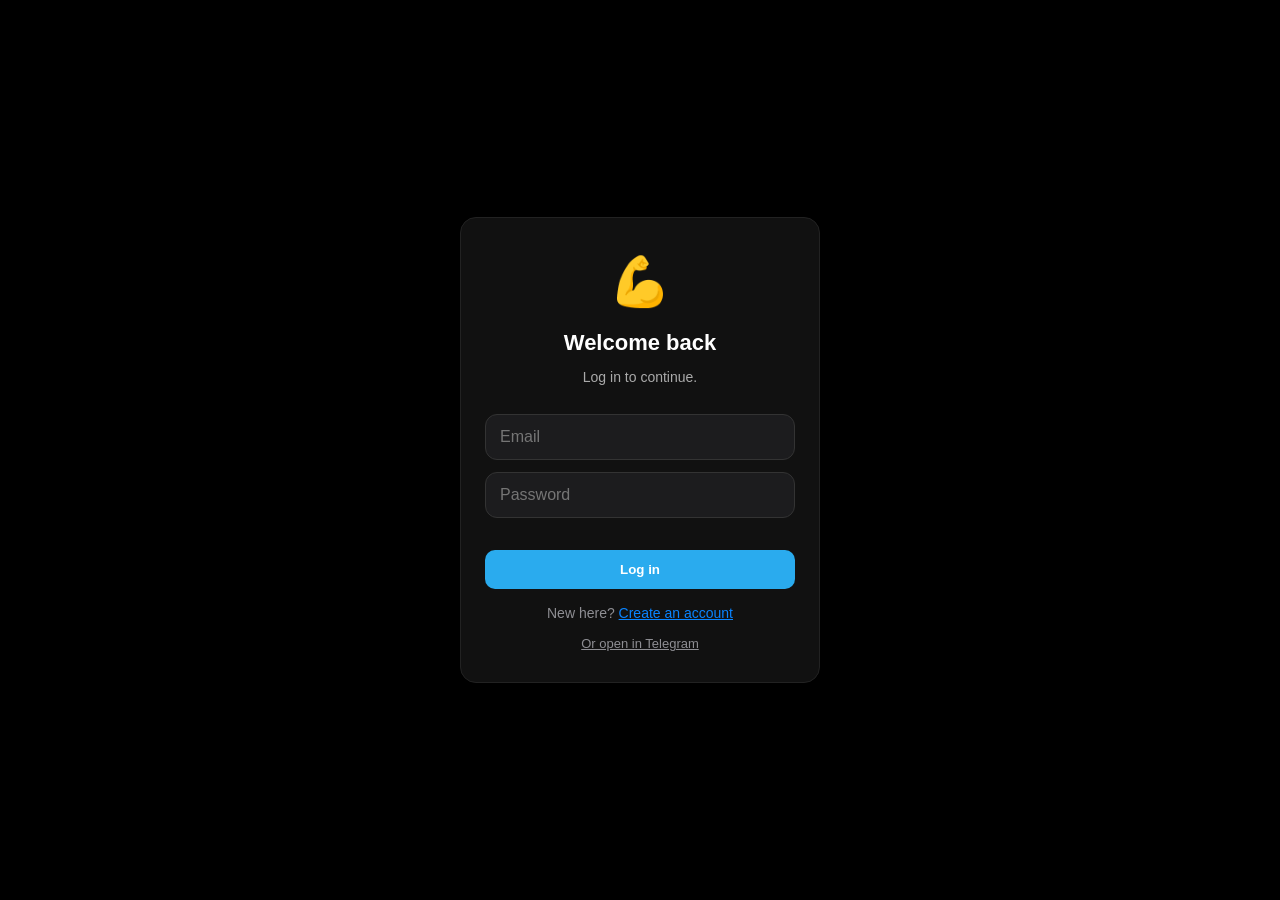
==== commit 7c4c309d: "Phase C: web-open — email/password login so the app runs without Telegram Opens the app to anyone in" ====
--- a/frontend/index.html
+++ b/frontend/index.html
@@ -7,7 +7,7 @@
 <script src="https://telegram.org/js/telegram-web-app.js"></script>
 <link rel="preconnect" href="https://fonts.googleapis.com">
 <link rel="preconnect" href="https://fonts.gstatic.com" crossorigin>
-<link rel="stylesheet" href="css/app.css?v=10">
+<link rel="stylesheet" href="css/app.css?v=12">
 </head>
 <body>
 
@@ -48,6 +48,27 @@
   </div>
 </div>
 
+<div id="webAuthOverlay" hidden>
+  <div class="tg-gate-card" style="max-width:360px">
+    <div class="tg-gate-icon">💪</div>
+    <h1 class="tg-gate-title" id="webAuthTitle">Welcome back</h1>
+    <p class="tg-gate-body" id="webAuthSubtitle">Log in to continue.</p>
+    <form id="webAuthForm" autocomplete="on">
+      <input id="webAuthEmail" type="email" autocomplete="email" placeholder="Email" required
+             style="width:100%;box-sizing:border-box;padding:13px 14px;margin:6px 0;border-radius:12px;border:1px solid #333;background:#1c1c1e;color:#fff;font-size:16px" />
+      <input id="webAuthPassword" type="password" autocomplete="current-password" placeholder="Password" required minlength="8"
+             style="width:100%;box-sizing:border-box;padding:13px 14px;margin:6px 0;border-radius:12px;border:1px solid #333;background:#1c1c1e;color:#fff;font-size:16px" />
+      <div id="webAuthError" role="alert" style="color:#FF3B30;font-size:13px;min-height:18px;margin:4px 2px"></div>
+      <button id="webAuthSubmit" type="submit" class="tg-gate-btn" style="width:100%;border:none;cursor:pointer">Log in</button>
+    </form>
+    <p style="font-size:14px;margin-top:14px;color:#8e8e93">
+      <span id="webAuthToggleText">New here?</span>
+      <a id="webAuthToggle" href="#" style="color:#0A84FF">Create an account</a>
+    </p>
+    <p style="font-size:13px;margin-top:10px"><a id="webAuthTelegram" href="https://t.me/" target="_blank" rel="noopener" style="color:#8e8e93">Or open in Telegram</a></p>
+  </div>
+</div>
+
 <!-- HEADER -->
 <div class="app-header">
   <div class="header-top">
@@ -97,6 +118,10 @@
   </button>
 
   <div class="menu-section-title">More</div>
+  <button class="menu-item" data-page="measurements" onclick="menuNavigate('measurements')">
+    <svg class="menu-icon" viewBox="0 0 24 24" fill="none" stroke="currentColor" stroke-width="2" stroke-linecap="round" stroke-linejoin="round"><path d="M2 12h4m12 0h4M12 2v4m0 12v4M4.93 4.93l2.83 2.83m8.48 8.48 2.83 2.83M4.93 19.07l2.83-2.83m8.48-8.48 2.83-2.83"/></svg>
+    <span class="menu-item-label">Measurements</span>
+  </button>
   <button class="menu-item" data-page="coach" onclick="menuNavigate('coach')">
     <span class="menu-item-icon"><svg width="16" height="16" viewBox="0 0 24 24" fill="none" stroke="currentColor" stroke-width="1.5" stroke-linecap="round" stroke-linejoin="round"><path d="M21 15a2 2 0 0 1-2 2H7l-4 4V5a2 2 0 0 1 2-2h14a2 2 0 0 1 2 2z"></path></svg></span>
     <span class="menu-item-label">Coach</span>
@@ -105,6 +130,14 @@
     <span class="menu-item-icon"><svg width="16" height="16" viewBox="0 0 24 24" fill="none" stroke="currentColor" stroke-width="1.5" stroke-linecap="round" stroke-linejoin="round"><path d="M21 15a2 2 0 0 1-2 2H7l-4 4V5a2 2 0 0 1 2-2h14a2 2 0 0 1 2 2z"></path></svg></span>
     <span class="menu-item-label">Send feedback</span>
   </button>
+  <button class="menu-item" onclick="showWeeklyReview()">
+    <span class="menu-item-icon"><svg width="16" height="16" viewBox="0 0 24 24" fill="none" stroke="currentColor" stroke-width="1.5" stroke-linecap="round" stroke-linejoin="round"><path d="M14 2H6a2 2 0 0 0-2 2v16a2 2 0 0 0 2 2h12a2 2 0 0 0 2-2V8z"/><path d="M14 2v6h6M16 13H8M16 17H8M10 9H8"/></svg></span>
+    <span class="menu-item-label">Weekly Review</span>
+  </button>
+  <button class="menu-item" onclick="shareReferral()">
+    <span class="menu-item-icon"><svg width="16" height="16" viewBox="0 0 24 24" fill="none" stroke="currentColor" stroke-width="1.5" stroke-linecap="round" stroke-linejoin="round"><path d="M16 6l-4-4-4 4M12 2v13"/><path d="M4 12v7a2 2 0 0 0 2 2h12a2 2 0 0 0 2-2v-7"/></svg></span>
+    <span class="menu-item-label">Invite friends · +7 days Pro</span>
+  </button>
 
   <div class="menu-footer">
     <div class="menu-footer-avatar" id="menuAvatar" style="background:var(--blue)">?</div>
@@ -112,6 +145,9 @@
       <div class="menu-footer-name" id="menuUserName">User</div>
       <div class="menu-footer-tier" id="menuUserTier">Bronze · Lvl 1</div>
     </div>
+  </div>
+  <div style="padding:12px 16px;font-size:10px;line-height:1.45;color:var(--text-tertiary)">
+    Not medical advice — for education only. Consult a healthcare provider before changing your exercise, diet, or supplements.
   </div>
 </nav>
 
@@ -363,7 +399,29 @@
   <div class="food-search-panel">
     <div class="food-search-header">
       <input type="text" class="food-search-input" id="foodSearchInput" placeholder="Search food..." oninput="debounceFoodSearch()">
+      <button class="food-scan-btn" onclick="toggleBarcodeScanner()" title="Scan barcode" aria-label="Scan barcode">
+        <svg width="20" height="20" viewBox="0 0 24 24" fill="none" stroke="currentColor" stroke-width="2" stroke-linecap="round" stroke-linejoin="round">
+          <path d="M3 9V6a2 2 0 012-2h3M15 4h3a2 2 0 012 2v3M21 15v3a2 2 0 01-2 2h-3M9 20H6a2 2 0 01-2-2v-3"/>
+          <line x1="7" y1="8" x2="7" y2="16"/><line x1="10" y1="8" x2="10" y2="16"/>
+          <line x1="13" y1="8" x2="13" y2="16"/><line x1="16" y1="8" x2="16" y2="13"/>
+        </svg>
+      </button>
       <button class="food-search-close" onclick="closeFoodSearch()">Cancel</button>
+    </div>
+    <div id="barcodeScanPanel" style="display:none;padding:8px 12px 4px">
+      <div id="barcodeVideoWrap" style="position:relative;width:100%;border-radius:10px;overflow:hidden;background:#000">
+        <video id="barcodeVideo" style="width:100%;height:180px;object-fit:cover;display:block" autoplay playsinline muted></video>
+        <div style="position:absolute;top:50%;left:12%;right:12%;height:2px;background:rgba(255,59,48,0.85);transform:translateY(-50%);box-shadow:0 0 8px rgba(255,59,48,0.5)"></div>
+        <div style="position:absolute;bottom:8px;left:0;right:0;text-align:center;font-size:11px;color:rgba(255,255,255,0.7)">Point camera at barcode</div>
+        <button onclick="closeBarcodeScanner()" style="position:absolute;top:8px;right:8px;background:rgba(0,0,0,0.55);border:none;color:#fff;width:26px;height:26px;border-radius:50%;cursor:pointer;font-size:13px;line-height:1">✕</button>
+      </div>
+      <div id="barcodeManualWrap" style="display:none;margin-top:8px">
+        <div style="font-size:12px;color:var(--text-secondary);margin-bottom:6px">Camera scan not supported. Enter barcode number:</div>
+        <div style="display:flex;gap:8px">
+          <input type="text" id="barcodeManualInput" class="gate-input" style="flex:1;margin:0" placeholder="e.g. 4607037797265" inputmode="numeric" pattern="[0-9]*">
+          <button class="btn btn-primary" onclick="_lookupBarcodeManual()" style="white-space:nowrap;padding:10px 14px;font-size:13px">Look up</button>
+        </div>
+      </div>
     </div>
     <div style="padding:0 12px 8px">
       <button class="btn" style="width:100%;padding:10px;background:var(--bg-tertiary);color:var(--blue);border:1px dashed var(--blue);font-size:13px" onclick="toggleCustomFoodForm()">+ Add Custom Food</button>
@@ -545,19 +603,19 @@
     </div>
     <div class="photo-hint">Stand 2 m away, full body, neutral pose. Face: natural light, no filter, head-on.</div>
     <div class="photo-grid" style="margin-top:8px">
-      <div class="photo-slot" id="slotFront" onclick="uploadPhoto('body_front')">
+      <div class="photo-slot" id="slotFront" role="button" tabindex="0" aria-label="Upload front body photo" onclick="uploadPhoto('body_front')" onkeydown="if(event.key==='Enter'||event.key===' '){event.preventDefault();uploadPhoto('body_front')}">
         <div class="photo-slot-icon"><svg width="24" height="24" viewBox="0 0 24 24" fill="none" stroke="currentColor" stroke-width="1.5" stroke-linecap="round" stroke-linejoin="round"><path d="M23 19a2 2 0 0 1-2 2H3a2 2 0 0 1-2-2V8a2 2 0 0 1 2-2h4l2-3h6l2 3h4a2 2 0 0 1 2 2z"/><circle cx="12" cy="13" r="4"/></svg></div>
         <div class="photo-slot-label">Front</div>
       </div>
-      <div class="photo-slot" id="slotSide" onclick="uploadPhoto('body_side')">
+      <div class="photo-slot" id="slotSide" role="button" tabindex="0" aria-label="Upload side body photo" onclick="uploadPhoto('body_side')" onkeydown="if(event.key==='Enter'||event.key===' '){event.preventDefault();uploadPhoto('body_side')}">
         <div class="photo-slot-icon"><svg width="24" height="24" viewBox="0 0 24 24" fill="none" stroke="currentColor" stroke-width="1.5" stroke-linecap="round" stroke-linejoin="round"><path d="M23 19a2 2 0 0 1-2 2H3a2 2 0 0 1-2-2V8a2 2 0 0 1 2-2h4l2-3h6l2 3h4a2 2 0 0 1 2 2z"/><circle cx="12" cy="13" r="4"/></svg></div>
         <div class="photo-slot-label">Side</div>
       </div>
-      <div class="photo-slot" id="slotBack" onclick="uploadPhoto('body_back')">
+      <div class="photo-slot" id="slotBack" role="button" tabindex="0" aria-label="Upload back body photo" onclick="uploadPhoto('body_back')" onkeydown="if(event.key==='Enter'||event.key===' '){event.preventDefault();uploadPhoto('body_back')}">
         <div class="photo-slot-icon"><svg width="24" height="24" viewBox="0 0 24 24" fill="none" stroke="currentColor" stroke-width="1.5" stroke-linecap="round" stroke-linejoin="round"><path d="M23 19a2 2 0 0 1-2 2H3a2 2 0 0 1-2-2V8a2 2 0 0 1 2-2h4l2-3h6l2 3h4a2 2 0 0 1 2 2z"/><circle cx="12" cy="13" r="4"/></svg></div>
         <div class="photo-slot-label">Back</div>
       </div>
-      <div class="photo-slot" id="slotFace" onclick="uploadPhoto('face')">
+      <div class="photo-slot" id="slotFace" role="button" tabindex="0" aria-label="Upload face photo" onclick="uploadPhoto('face')" onkeydown="if(event.key==='Enter'||event.key===' '){event.preventDefault();uploadPhoto('face')}">
         <div class="photo-slot-icon"><svg width="24" height="24" viewBox="0 0 24 24" fill="none" stroke="currentColor" stroke-width="1.5" stroke-linecap="round" stroke-linejoin="round"><path d="M23 19a2 2 0 0 1-2 2H3a2 2 0 0 1-2-2V8a2 2 0 0 1 2-2h4l2-3h6l2 3h4a2 2 0 0 1 2 2z"/><circle cx="12" cy="13" r="4"/></svg></div>
         <div class="photo-slot-label">Face</div>
       </div>
@@ -878,6 +936,10 @@
 
         <button class="btn btn-green" style="margin-top:24px;width:100%" onclick="saveSettings()">Save &amp; Regenerate Tasks</button>
         <button class="btn" style="margin-top:10px;width:100%;background:var(--bg-tertiary);border:1px solid var(--border);color:var(--text-secondary)" onclick="FeedbackModule.open('settings')">Send Feedback</button>
+        <div style="margin-top:24px;padding-top:20px;border-top:1px solid var(--border)">
+          <div style="font-size:12px;color:var(--text-tertiary);margin-bottom:10px">Account</div>
+          <button class="btn" style="width:100%;background:rgba(239,68,68,.08);border:1px solid rgba(239,68,68,.25);color:#ef4444" onclick="confirmResetAccount()">Reset account &amp; re-register</button>
+        </div>
       </div>
     </div>
 
@@ -896,9 +958,9 @@
         <div style="font-size:11px;color:var(--text-tertiary);margin-bottom:4px">Your sync token (paste into Shortcut):</div>
         <div style="background:var(--bg-tertiary);border-radius:8px;padding:8px 10px;font-family:monospace;font-size:11px;word-break:break-all;color:var(--text-primary)" id="syncTokenValue"></div>
       </div>
-      <button class="btn" style="width:100%;background:var(--bg-tertiary);border:1px solid var(--border);color:var(--text-primary);font-size:13px" onclick="loadShortcutToken()">Show Sync Token</button>
+      <button class="btn" style="width:100%;background:var(--bg-tertiary);border:1px solid var(--border);color:var(--text-primary);font-size:13px" onclick="loadShortcutToken()">Generate Sync Token</button>
       <div style="font-size:11px;color:var(--text-tertiary);margin-top:8px;line-height:1.5">
-        Paste the token into the iOS Shortcut. See <span style="color:var(--accent)" onclick="openWatchSetupGuide()">setup guide</span>.
+        Copy the token now — it's shown once and generating a new one replaces any previous token. Paste it into the iOS Shortcut. See <span style="color:var(--accent)" onclick="openWatchSetupGuide()">setup guide</span>.
       </div>
     </div>
 
@@ -963,6 +1025,14 @@
           </div>
         </div>
       </div>
+      <div class="ex-detail-section" id="exRpeSection">
+        <div class="ex-detail-label">How did the top set feel? (tunes your next session)</div>
+        <div class="rpe-row">
+          <button type="button" class="rpe-chip" id="rpeEasy" onclick="setRpe('easy')">Easy</button>
+          <button type="button" class="rpe-chip" id="rpeRight" onclick="setRpe('right')">Right</button>
+          <button type="button" class="rpe-chip" id="rpeBrutal" onclick="setRpe('brutal')">Brutal</button>
+        </div>
+      </div>
       <div class="ex-detail-section" id="exWeightHistory"></div>
       <div style="display:flex;gap:10px;margin-top:12px">
         <button class="btn btn-green" style="flex:1" id="exCompleteBtn" onclick="completeExercise()">Mark Complete</button>
@@ -1002,15 +1072,15 @@
   </div>
 </div>
 
-<script src="js/api.js?v=6"></script>
+<script src="js/api.js?v=9"></script>
 <script src="js/empty_state.js"></script>
 <script src="js/rings.js"></script>
 <script src="js/charts.js"></script>
 <script src="js/heatmap.js"></script>
-<script src="js/core.js"></script>
+<script src="js/core.js?v=4"></script>
 <script src="js/auth.js"></script>
 <script src="js/onboarding.js?v=3"></script>
-<script src="js/onboarding2.js?v=3"></script>
+<script src="js/onboarding2.js?v=4"></script>
 <script src="js/ui.js"></script>
 <script src="js/tasks.js"></script>
 <script src="js/camera.js"></script>
@@ -1329,6 +1399,56 @@
   }
 }
 </script>
+<!-- MEASUREMENTS PAGE -->
+<div id="pageMeasurements" class="page">
+  <div class="main-content">
+    <div style="display:flex;align-items:center;justify-content:space-between;margin-bottom:16px">
+      <div style="font-size:18px;font-weight:700">Body Measurements</div>
+      <button class="btn btn-green" style="padding:6px 14px;font-size:13px" onclick="MeasurementsModule.openWeeklyLog()">Log Weekly</button>
+    </div>
+    <div id="measurementsSections"></div>
+  </div>
+</div>
+
+<!-- MEASUREMENT LOG SHEET -->
+<div id="measLogSheet" style="display:none;position:fixed;inset:0;z-index:200;align-items:flex-end;background:rgba(0,0,0,.5)" onclick="if(event.target===this)this.classList.remove('open'),setTimeout(()=>this.style.display='none',250)">
+  <div style="background:var(--bg-secondary,#1a1a1a);border-radius:20px 20px 0 0;width:100%;max-height:80vh;overflow-y:auto;padding:20px 20px 32px;transform:translateY(100%);transition:transform .25s ease" id="measLogSheetInner">
+    <div style="width:36px;height:4px;border-radius:2px;background:#444;margin:0 auto 16px"></div>
+    <div id="measModalTitle" style="font-size:17px;font-weight:700;margin-bottom:16px"></div>
+    <div style="display:flex;gap:10px;margin-bottom:16px">
+      <div style="flex:1">
+        <div style="font-size:11px;color:#888;margin-bottom:4px">Value</div>
+        <div style="display:flex;align-items:center;gap:8px">
+          <input id="measModalInput" type="number" step="0.1" style="flex:1;padding:10px 12px;border-radius:10px;border:1px solid #444;background:#111;color:#fff;font-size:16px" placeholder="0.0">
+          <span id="measModalUnit" style="color:#888;font-size:13px;min-width:30px"></span>
+        </div>
+      </div>
+      <div style="flex:1">
+        <div style="font-size:11px;color:#888;margin-bottom:4px">Date</div>
+        <input id="measModalDate" type="date" style="width:100%;padding:10px 12px;border-radius:10px;border:1px solid #444;background:#111;color:#fff;font-size:14px">
+      </div>
+    </div>
+    <button class="btn btn-green" style="width:100%;margin-bottom:16px" onclick="MeasurementsModule.saveLog()">Save</button>
+    <div style="font-size:12px;color:#888;margin-bottom:8px">History</div>
+    <div id="measModalHistory"></div>
+  </div>
+</div>
+
+<!-- WEEKLY LOG SHEET -->
+<div id="measWeeklySheet" style="display:none;position:fixed;inset:0;z-index:200;align-items:flex-end;background:rgba(0,0,0,.5)" onclick="if(event.target===this)this.classList.remove('open'),setTimeout(()=>this.style.display='none',250)">
+  <div style="background:var(--bg-secondary,#1a1a1a);border-radius:20px 20px 0 0;width:100%;max-height:85vh;display:flex;flex-direction:column;transform:translateY(100%);transition:transform .25s ease" id="measWeeklySheetInner">
+    <div style="padding:16px 20px;border-bottom:1px solid #2a2a2a;flex-shrink:0">
+      <div style="width:36px;height:4px;border-radius:2px;background:#444;margin:0 auto 12px"></div>
+      <div style="font-size:17px;font-weight:700">Log Weekly Measurements</div>
+      <div style="font-size:12px;color:#888;margin-top:2px">Fill in any values you want to record today</div>
+    </div>
+    <div id="measWeeklyBody" style="overflow-y:auto;flex:1;padding:0 20px"></div>
+    <div style="padding:16px 20px;border-top:1px solid #2a2a2a;flex-shrink:0">
+      <button class="btn btn-green" style="width:100%" onclick="MeasurementsModule.saveWeekly()">Save All</button>
+    </div>
+  </div>
+</div>
+
 <!-- FACE TRANSFORM PAGE -->
 <div id="pageFace" class="page">
   <div class="main-content" style="display:flex;flex-direction:column;align-items:center;justify-content:center;min-height:70vh;text-align:center;padding:32px 20px">
@@ -1525,9 +1645,32 @@
         loadCycleSection(reg && reg.gender);
       }).catch(() => {});
     }
+    if (page === 'measurements') {
+      MeasurementsModule.load();
+    }
   };
 })();
+
+// Bottom-sheet open animation
+document.querySelectorAll('#measLogSheet, #measWeeklySheet').forEach(sheet => {
+  new MutationObserver(() => {
+    if (sheet.classList.contains('open')) {
+      sheet.querySelector('[id$="Inner"]').style.transform = 'translateY(0)';
+    } else {
+      sheet.querySelector('[id$="Inner"]').style.transform = 'translateY(100%)';
+    }
+  }).observe(sheet, { attributes: true, attributeFilter: ['class'] });
+});
+
+function confirmResetAccount() {
+  if (!confirm('This will clear your profile and show the registration screen again. Continue?')) return;
+  API.resetAccount().then(() => {
+    localStorage.clear();
+    location.reload();
+  }).catch(e => showToast('Error: ' + e.message));
+}
 </script>
+<script src="/js/measurements.js"></script>
 
 </body>
 </html>
--- a/frontend/css/app.css
+++ b/frontend/css/app.css
@@ -11,7 +11,7 @@
   /* ── Text ── */
   --text-primary: #EEEEF8;
   --text-secondary: #6E6E9A;
-  --text-tertiary: #42425A;
+  --text-tertiary: #7E7E9C;  /* ~4.9:1 on the dark bg — was #42425A (~2:1), failed WCAG AA (H14) */
 
   /* ── Structure ── */
   --separator: rgba(255, 255, 255, 0.07);
@@ -1606,6 +1606,24 @@
   cursor: pointer;
   flex-shrink: 0;
 }
+.food-scan-btn {
+  background: none;
+  border: none;
+  color: var(--text-secondary);
+  cursor: pointer;
+  padding: 4px 6px;
+  flex-shrink: 0;
+  display: flex;
+  align-items: center;
+  justify-content: center;
+  border-radius: 6px;
+  transition: color 0.15s, background 0.15s;
+}
+.food-scan-btn:active,
+.food-scan-btn.active {
+  color: var(--blue);
+  background: var(--bg-tertiary);
+}
 .food-search-results {
   flex: 1;
   overflow-y: auto;
@@ -2688,9 +2706,9 @@
 }
 
 /* ─── TELEGRAM GATE ────────────────────────────────────────────────────── */
-#tgGate[hidden] { display: none; }
-#tgGate {
-  position: fixed; inset: 0; z-index: 9999;
+#tgGate[hidden], #webAuthOverlay[hidden] { display: none; }
+#tgGate, #webAuthOverlay {
+  position: fixed; inset: 0; z-index: 10000;
   background: #000;
   display: flex; align-items: center; justify-content: center;
   padding: 24px;
@@ -3427,3 +3445,13 @@
   background: rgba(0,200,150,0.15);
   display: flex; align-items: center; justify-content: center;
 }
+
+/* RPE feedback chips (adaptive progression) */
+.rpe-row { display: flex; gap: 8px; }
+.rpe-chip {
+  flex: 1; padding: 10px 0; border-radius: 10px;
+  border: 1px solid var(--border); background: var(--bg-tertiary);
+  color: var(--text-secondary); font-size: 13px; font-weight: 600; cursor: pointer;
+  transition: all .15s ease;
+}
+.rpe-chip.active { border-color: var(--blue); color: var(--text-primary); background: rgba(40,110,255,0.18); }
